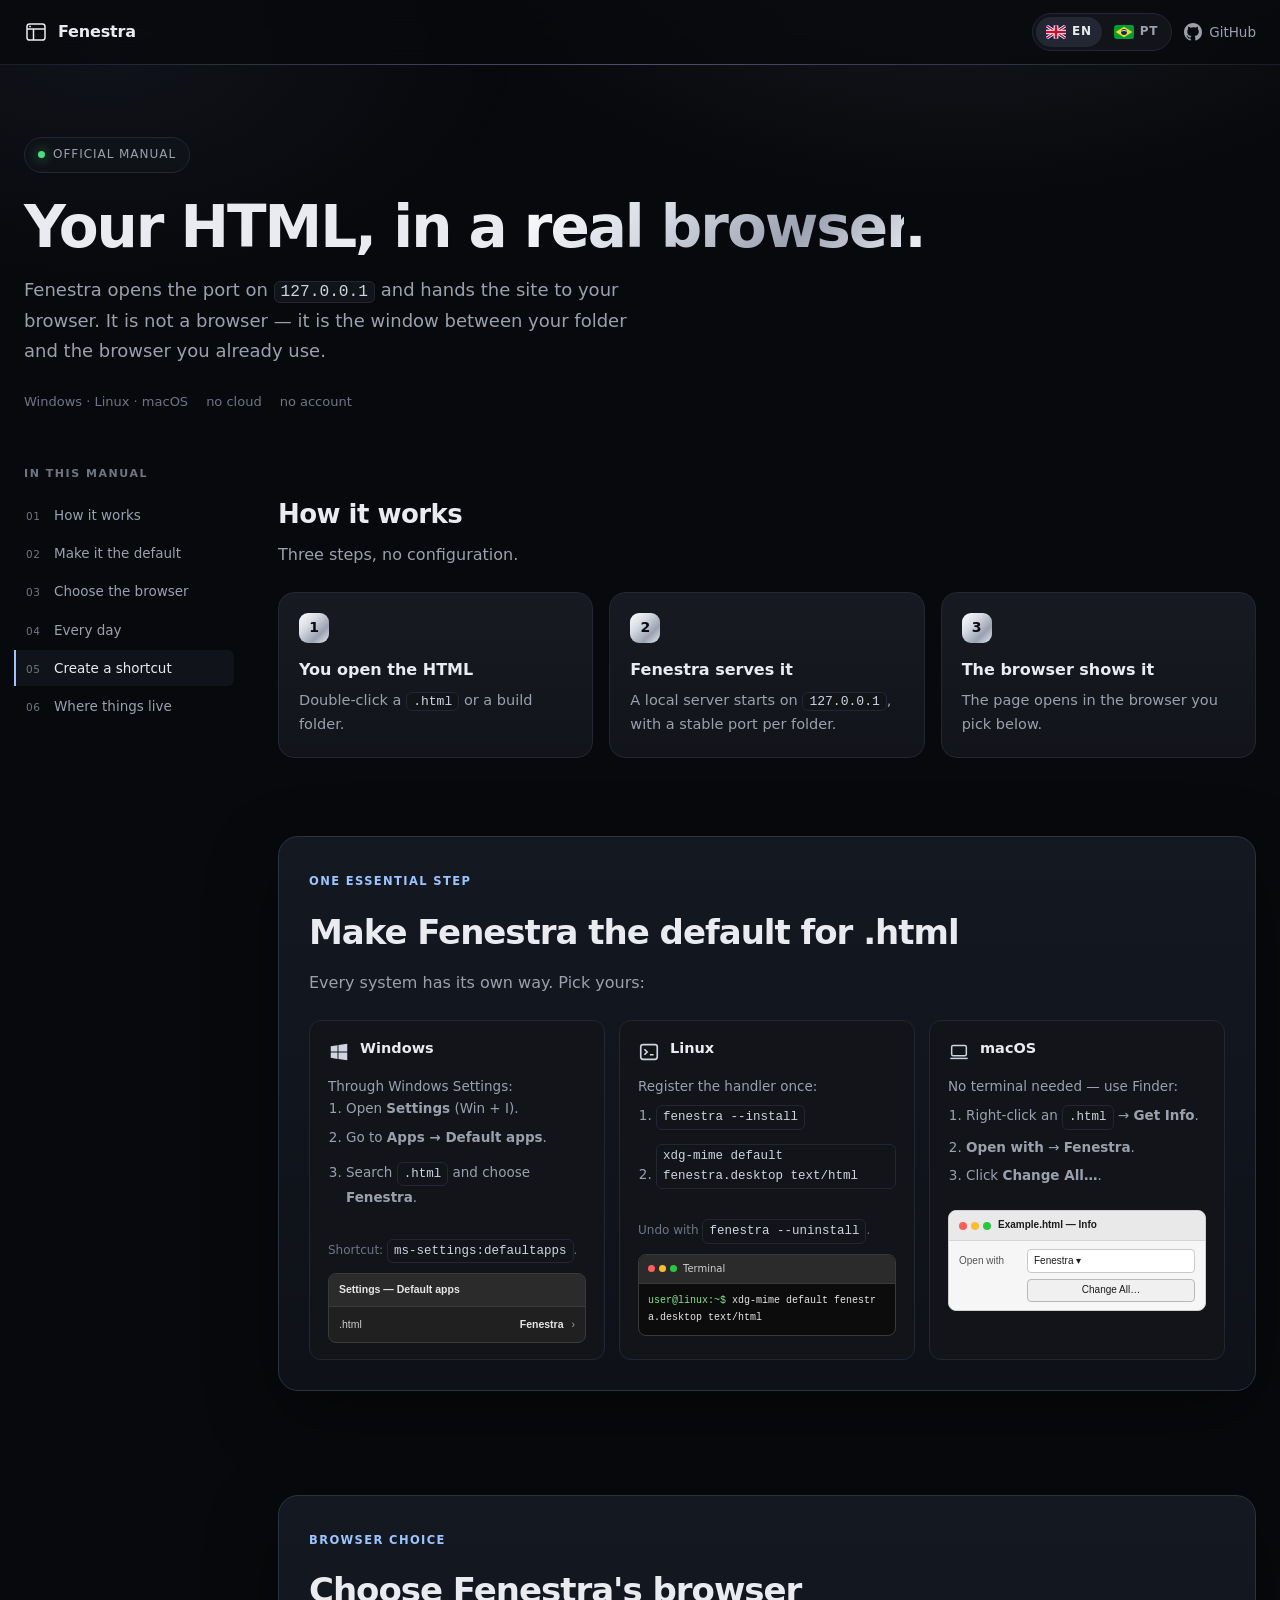
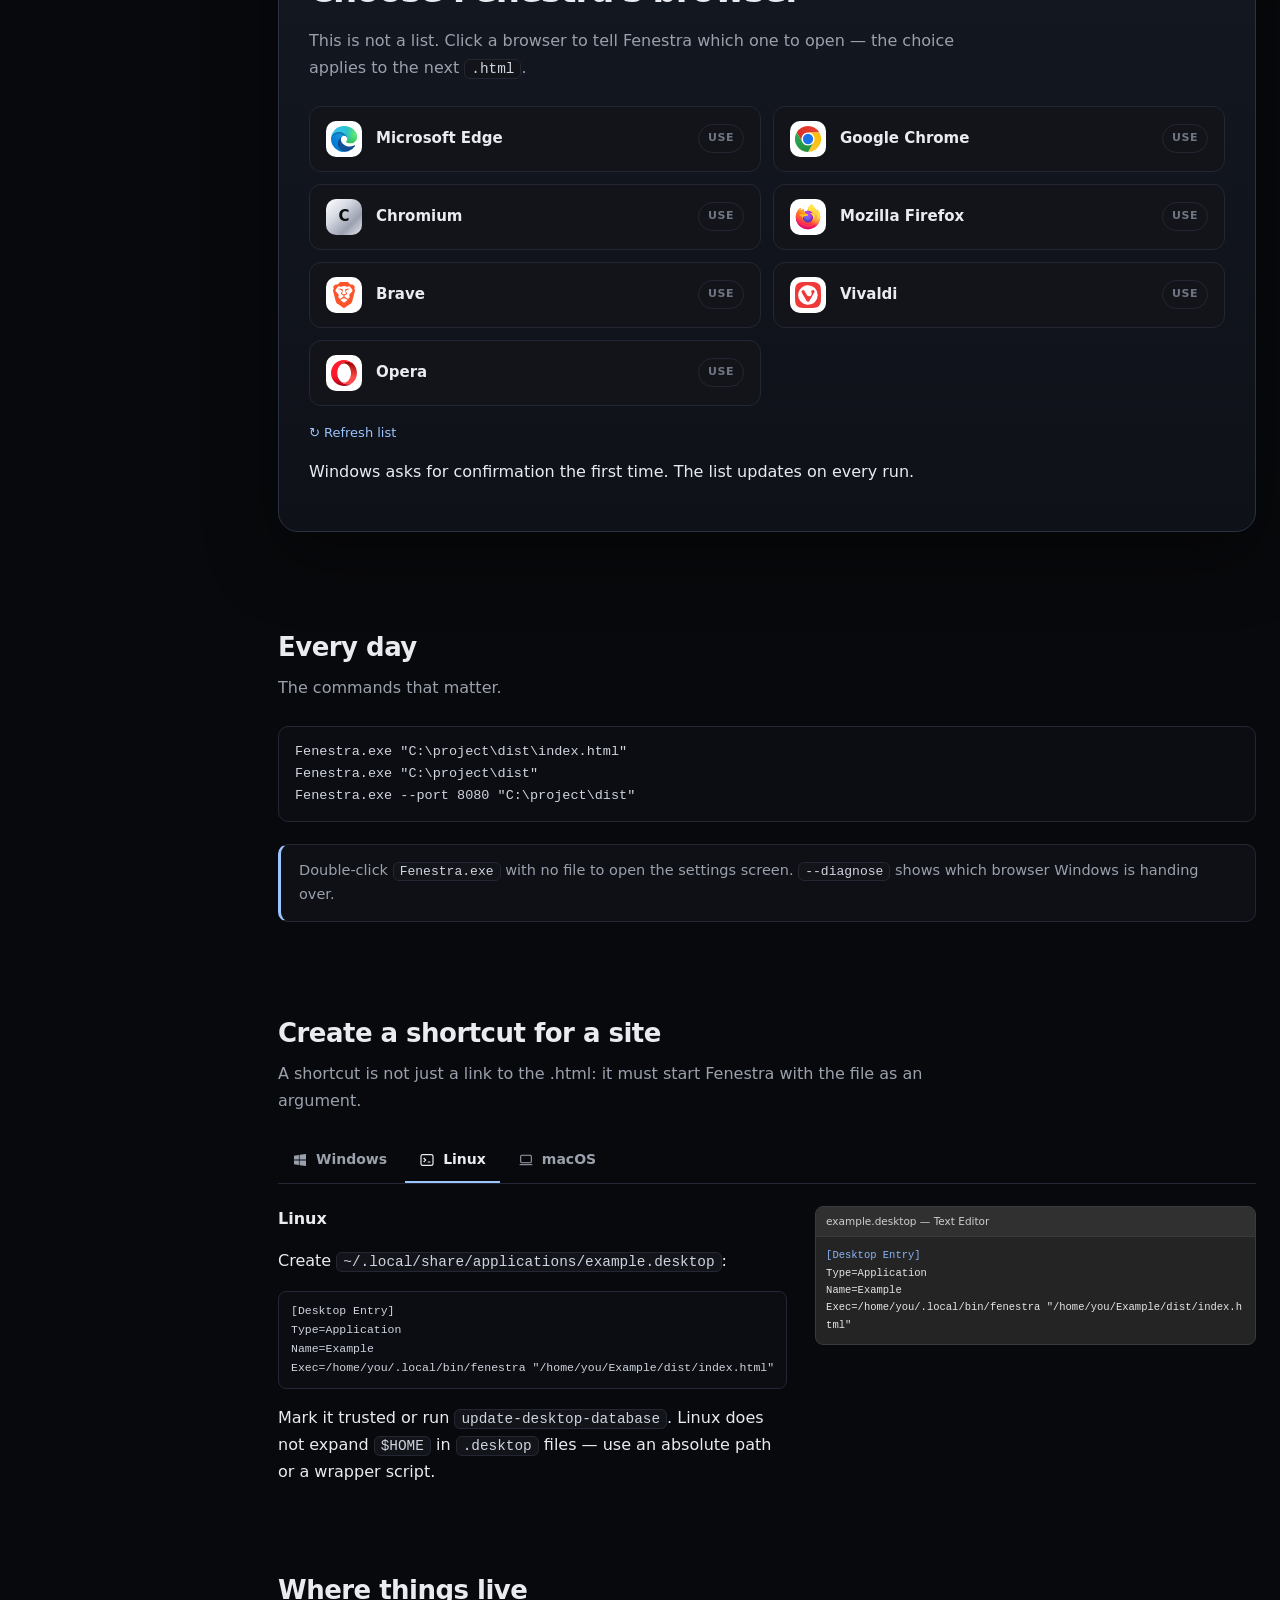
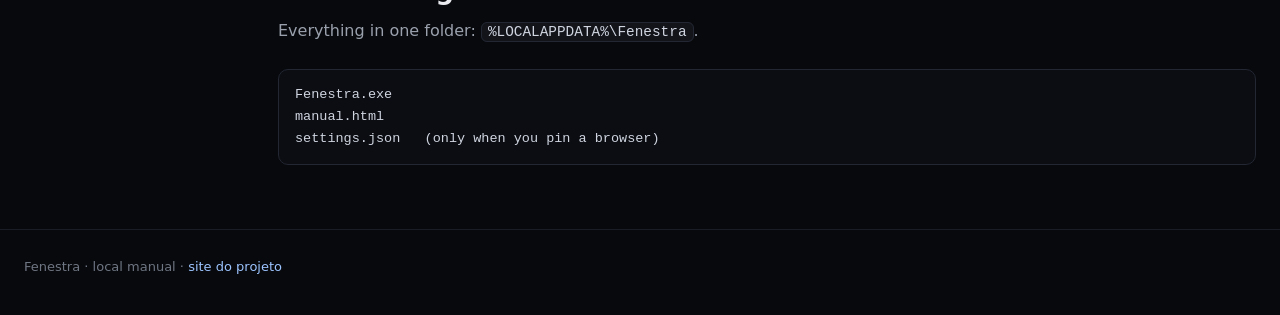
==== docs/manual.html @ c9fac0e8 "Manual: hide index button when the side index is visible" ====
<!doctype html>
<html lang="pt-BR">
<head>
<meta charset="utf-8">
<meta name="viewport" content="width=device-width, initial-scale=1">
<link rel="icon" type="image/svg+xml" href="[data-uri]">
<title>Fenestra — manual</title>
<meta name="description" content="Fenestra manual: a tiny local server that opens your HTML in a real browser.">
<link rel="canonical" href="https://benedetleandro.github.io/fenestra/manual.html">
<style>
  :root {
    --bg: #08090c; --panel: #12141a; --panel-2: #171a22;
    --line: #232733; --line-soft: #1a1d26;
    --text: #e9ebf0; --muted: #9aa1ad; --muted-2: #6f7683;
    --silver: linear-gradient(135deg, #fff 0%, #d7dbe4 35%, #9aa1b0 70%, #e6e9f0 100%);
    --ok: #4ade80; --radius: 16px;
    --sans: -apple-system, BlinkMacSystemFont, "Segoe UI", system-ui, Roboto, Helvetica, Arial, sans-serif;
    --mono: ui-monospace, "Cascadia Mono", Consolas, monospace;
  }
  * { box-sizing: border-box; }
  [hidden] { display: none !important; }
  .progress { position: fixed; top: 0; left: 0; height: 2px; width: 0; background: linear-gradient(90deg, #9db4ff, #c9b8ff); z-index: 200; }
  body {
    margin: 0; background: var(--bg); color: var(--text);
    font-family: var(--sans); font-size: 16px; line-height: 1.65;
    -webkit-font-smoothing: antialiased;
  }
  body::before {
    content: ""; position: fixed; inset: 0; pointer-events: none; z-index: 0;
    background:
      radial-gradient(900px 500px at 75% -10%, rgba(180,196,230,.10), transparent 60%),
      radial-gradient(700px 420px at 8% 5%, rgba(120,140,190,.08), transparent 60%);
  }
  a { color: inherit; text-decoration: none; }
  code { font-family: var(--mono); font-size: .9em; background: var(--panel); border: 1px solid var(--line); padding: 1px 6px; border-radius: 6px; color: #cfd4df; }
  .wrap { width: 100%; max-width: 1320px; margin: 0 auto; padding: 0 24px; position: relative; z-index: 1; }
  header { border-bottom: 1px solid var(--line-soft); background: rgba(8,9,12,.72); backdrop-filter: blur(14px); position: sticky; top: 0; z-index: 10; }
  header::after { content: ""; position: absolute; left: 0; right: 0; bottom: -1px; height: 1px; background: linear-gradient(90deg, transparent, rgba(157,180,255,.35), transparent); }
  .head { display: flex; align-items: center; height: 64px; gap: 12px; }
  .brand { display: flex; align-items: center; gap: 10px; font-weight: 650; letter-spacing: -.01em; }
  .brand svg { width: 24px; height: 24px; }
  .pill { margin-left: auto; font-size: 12px; color: var(--muted); border: 1px solid var(--line); border-radius: 999px; padding: 5px 11px; }
  .lang { display: flex; gap: 2px; padding: 3px; border: 1px solid var(--line); border-radius: 999px; background: var(--panel); }
  .lang button { display: flex; align-items: center; gap: 6px; border: 0; background: transparent; color: var(--muted); font: inherit; font-size: 12px; font-weight: 700; letter-spacing: .06em; padding: 5px 10px; border-radius: 999px; cursor: pointer; }
  .lang button:hover { color: var(--text); }
  .lang button svg { width: 20px; height: 14px; border-radius: 3px; }
  .lang button[aria-pressed="true"] { background: #232733; color: var(--text); }
  .head .lang { margin-left: auto; }
  .gh { display: flex; align-items: center; gap: 7px; color: var(--muted); font-size: 13.5px; flex: none; }
  .gh:hover { color: var(--text); }
  .gh svg { width: 18px; height: 18px; fill: currentColor; flex: none; }
  @media (max-width: 420px) { .gh span { display: none; } }
  .hero { padding: 72px 0 40px; }
  .badge { display: inline-flex; align-items: center; gap: 8px; font-size: 12px; letter-spacing: .08em; text-transform: uppercase; color: var(--muted); border: 1px solid var(--line); background: rgba(18,20,26,.7); padding: 7px 13px; border-radius: 999px; margin-bottom: 24px; }
  .badge .dot { width: 7px; height: 7px; border-radius: 50%; background: var(--ok); box-shadow: 0 0 12px rgba(74,222,128,.7); }
  h1 { font-size: clamp(38px, 5vw, 58px); line-height: 1.04; letter-spacing: -.035em; font-weight: 700; margin: 0 0 18px; }
  h1 .shine { background: var(--silver); -webkit-background-clip: text; background-clip: text; color: transparent; }
  .lead { font-size: 18px; color: var(--muted); max-width: 640px; margin: 0 0 26px; }
  section { padding: 34px 0; }
  h2 { font-size: 26px; letter-spacing: -.02em; margin: 0 0 6px; }
  .section-lead { color: var(--muted); margin: 0 0 24px; max-width: 700px; }
  .toc { display: grid; grid-template-columns: repeat(3, 1fr); gap: 12px; margin: 6px 0 14px; }
  .toc-title { grid-column: 1 / -1; font-size: 13px; letter-spacing: .12em; text-transform: uppercase; color: var(--muted-2); margin: 0 0 12px; font-weight: 700; }
  .toc-item { display: block; border: 1px solid var(--line); border-radius: 12px; padding: 14px 16px; background: var(--panel); transition: border-color .18s, background .18s, transform .18s; }
  .toc-item:hover { border-color: #3a4152; background: var(--panel-2); transform: translateY(-1px); }
  .toc-n { font-size: 11px; color: var(--muted-2); letter-spacing: .12em; }
  .toc-item strong { display: block; margin: 3px 0 2px; font-size: 14.5px; }
  .toc-item small { color: var(--muted); font-size: 12.5px; }
  section[id] { scroll-margin-top: 80px; }
  @media (max-width: 760px) { .toc { grid-template-columns: 1fr; } }
  .layout { display: grid; grid-template-columns: 210px minmax(0, 1fr); gap: 44px; align-items: start; margin-top: 6px; }
  .side-toc { position: sticky; top: 92px; padding-top: 6px; }
  .side-toc.open { display: block; position: fixed; top: 74px; left: 18px; width: 280px; max-height: calc(100vh - 100px); background: var(--panel); border: 1px solid var(--line); border-radius: 12px; padding: 18px; z-index: 130; overflow: auto; box-shadow: 0 24px 80px rgba(0,0,0,.6); }
  .st-title { font-size: 11px; letter-spacing: .14em; text-transform: uppercase; color: var(--muted-2); margin: 0 0 14px; font-weight: 700; }
  .side-toc a { display: flex; gap: 10px; align-items: baseline; padding: 7px 10px; margin: 0 0 2px -10px; border-left: 2px solid transparent; color: var(--muted); font-size: 13.5px; border-radius: 0 6px 6px 0; transition: color .15s, background .15s, border-color .15s; }
  .side-toc a:hover { color: var(--text); background: rgba(255,255,255,.03); }
  .side-toc a.active { color: var(--text); border-left-color: #9cc4ff; background: rgba(156,196,255,.06); }
  .side-toc .n { color: var(--muted-2); font-size: 10.5px; letter-spacing: .06em; min-width: 18px; }
  .idx-btn { display: inline-flex; align-items: center; gap: 7px; height: 34px; padding: 0 12px; border: 1px solid var(--line); border-radius: 999px; background: var(--panel); color: var(--muted); font: inherit; font-size: 12.5px; font-weight: 600; cursor: pointer; flex: none; }
  .idx-btn:hover { color: var(--text); border-color: #333a4a; }
  .idx-label::after { content: "Índice"; }
  html[lang^="en"] .idx-label::after { content: "Contents"; }
  @media (max-width: 420px) { .idx-label { display: none; } }
  @media (min-width: 981px) { .idx-btn { display: none; } }
  @media (max-width: 980px) {
    .layout { display: block; }
    .side-toc { display: none; }
    .side-toc.open { display: block; position: fixed; top: 70px; left: 16px; right: 16px; width: auto; max-height: 70vh; z-index: 80; background: var(--panel); border: 1px solid var(--line); border-radius: 12px; padding: 18px; overflow: auto; box-shadow: 0 24px 80px rgba(0,0,0,.6); }
    .side-toc.open a { font-size: 14px; padding: 9px 10px; }
  }
  .tabs { display: flex; gap: 4px; border-bottom: 1px solid var(--line); margin: 8px 0 22px; }
  .tab { display: inline-flex; align-items: center; gap: 8px; background: transparent; border: 0; border-bottom: 2px solid transparent; color: var(--muted); font: inherit; font-weight: 600; font-size: 14px; padding: 10px 14px; cursor: pointer; }
  .tab svg { width: 16px; height: 16px; }
  .tab:hover { color: var(--text); }
  .tab[aria-selected="true"] { color: var(--text); border-bottom-color: #9cc4ff; }
  .tab-panel { display: none; }
  .tab-panel.active { display: block; }
  .panel-grid { display: grid; grid-template-columns: 1fr 1.15fr; gap: 28px; align-items: start; }
  .panel-grid h3 { margin: 0 0 8px; font-size: 16px; }
  .panel-grid .mock-win, .panel-grid .mock-linux, .panel-grid .mock-mac { max-width: none; margin-top: 0; }
  @media (max-width: 760px) { .panel-grid { grid-template-columns: 1fr; } }
  .sc-grid { display: grid; grid-template-columns: repeat(2, 1fr); gap: 14px; }
  .sc-card.win { grid-column: 1 / -1; }
  .sc-card.win .mock-win { max-width: 640px; margin-top: 6px; }
  .sc-card { border: 1px solid var(--line); border-radius: 14px; padding: 18px; background: var(--panel); }
  .sc-card h3 { margin: 0 0 8px; font-size: 16px; }
  .sc-card ol { margin: 0 0 12px; padding-left: 18px; color: var(--muted); font-size: 13.5px; }
  .sc-card li { margin-bottom: 6px; }
  .mock-settings { background: #202020; border: 1px solid #3a3a3a; border-radius: 8px; overflow: hidden; font-family: "Segoe UI", sans-serif; font-size: 10.5px; color: #e6e6e6; margin-top: 10px; }
  .mock-settings .ms-title { background: #2b2b2b; padding: 7px 10px; border-bottom: 1px solid #3a3a3a; font-weight: 600; }
  .mock-settings .ms-row { display: flex; align-items: center; gap: 8px; padding: 9px 10px; }
  .mock-settings .ms-row .ext { color: #cfcfcf; }
  .mock-settings .ms-row strong { margin-left: auto; }
  .mock-settings .ms-row .chev { color: #9aa1ad; }
  .mock-term { background: #0c0c0c; border: 1px solid #3a3a3a; border-radius: 8px; overflow: hidden; font-family: var(--mono); font-size: 10px; color: #e6e6e6; margin-top: 10px; }
  .mock-term .mt-title { background: #2b2b2b; padding: 6px 9px; font-family: var(--sans); font-size: 10px; color: #cfcfcf; border-bottom: 1px solid #3a3a3a; display: flex; gap: 6px; align-items: center; }
  .mock-term .lights { display: inline-flex; gap: 4px; }
  .mock-term .lights i { width: 7px; height: 7px; border-radius: 50%; display: inline-block; }
  .mock-term .lights i:nth-child(1) { background: #ff5f57; }
  .mock-term .lights i:nth-child(2) { background: #febc2e; }
  .mock-term .lights i:nth-child(3) { background: #28c840; }
  .mock-term pre { margin: 0; padding: 9px; white-space: pre-wrap; word-break: break-all; }
  .mock-term .p { color: #7ee787; }
  .mock-finder { background: #f6f6f6; color: #1b1b1b; border: 1px solid #cfcfcf; border-radius: 8px; overflow: hidden; font-family: "Segoe UI", sans-serif; font-size: 10px; margin-top: 10px; }
  .mock-finder .mf-title { background: #e9e9e9; padding: 6px 10px; border-bottom: 1px solid #d6d6d6; font-weight: 600; display: flex; align-items: center; gap: 7px; }
  .mock-finder .lights { display: inline-flex; gap: 4px; }
  .mock-finder .lights i { width: 8px; height: 8px; border-radius: 50%; display: inline-block; }
  .mock-finder .lights i:nth-child(1) { background: #ff5f57; }
  .mock-finder .lights i:nth-child(2) { background: #febc2e; }
  .mock-finder .lights i:nth-child(3) { background: #28c840; }
  .mock-finder .mf-body { display: grid; grid-template-columns: 62px 1fr; gap: 6px; padding: 8px 10px; align-items: center; }
  .mock-finder .mf-label { color: #555; }
  .mock-finder .mf-select { background: #fff; border: 1px solid #c9c9c9; border-radius: 4px; padding: 3px 6px; }
  .mock-finder .mf-btn { background: #f0f0f0; border: 1px solid #b9b9b9; border-radius: 4px; padding: 2px 8px; text-align: center; }
  .mock-linux { background: #242424; border: 1px solid #3a3a3a; border-radius: 8px; overflow: hidden; font-family: var(--mono); font-size: 10.5px; color: #e6e6e6; margin-top: 6px; }
  .mock-linux .ml-title { background: #303030; padding: 6px 10px; font-family: var(--sans); font-size: 10.5px; color: #cfcfcf; border-bottom: 1px solid #3a3a3a; }
  .mock-linux pre { margin: 0; padding: 10px; white-space: pre-wrap; word-break: break-all; }
  .mock-linux .k { color: #8ab4f8; }
  .mock-mac { background: #1e1e1e; border: 1px solid #3a3a3a; border-radius: 10px; overflow: hidden; font-family: var(--mono); font-size: 10.5px; color: #e6e6e6; margin-top: 6px; }
  .mock-mac .mm-title { background: #2d2d2d; padding: 7px 10px; font-family: var(--sans); font-size: 10.5px; color: #cfcfcf; border-bottom: 1px solid #3a3a3a; display: flex; align-items: center; gap: 7px; }
  .mock-mac .lights { display: inline-flex; gap: 4px; }
  .mock-mac .lights i { width: 8px; height: 8px; border-radius: 50%; display: inline-block; }
  .mock-mac .lights i:nth-child(1) { background: #ff5f57; }
  .mock-mac .lights i:nth-child(2) { background: #febc2e; }
  .mock-mac .lights i:nth-child(3) { background: #28c840; }
  .mock-mac pre { margin: 0; padding: 10px; white-space: pre-wrap; word-break: break-all; }
  .mock-mac .term { border-top: 1px solid #3a3a3a; padding: 8px 10px; color: #9fe870; }
  .mock-win { background: #f3f3f3; color: #1b1b1b; border-radius: 8px; overflow: hidden; font-family: "Segoe UI", sans-serif; font-size: 11px; border: 1px solid #cfcfcf; }
  .mock-title { background: #e9e9e9; padding: 8px 10px; font-weight: 600; font-size: 11px; border-bottom: 1px solid #d6d6d6; }
  .mock-tabs { display: flex; gap: 2px; padding: 4px 6px 0; background: #ececec; border-bottom: 1px solid #d6d6d6; font-size: 9.5px; }
  .mock-tabs span { padding: 4px 6px; border-radius: 4px 4px 0 0; color: #555; }
  .mock-tabs .on { background: #f3f3f3; color: #111; font-weight: 600; }
  .mock-row { display: grid; grid-template-columns: 78px 1fr; gap: 8px; padding: 7px 10px; border-bottom: 1px solid #e2e2e2; align-items: center; }
  .mock-row span { color: #444; }
  .mock-row code { background: #fff; border: 1px solid #c9c9c9; border-radius: 3px; padding: 3px 5px; color: #111; font-size: 10px; white-space: normal; word-break: break-all; display: block; }
  .mock-row b { color: #0b57d0; font-weight: 600; }
  .mock-foot { padding: 8px 10px; text-align: right; background: #ececec; }
  .mock-foot i { display: inline-block; padding: 3px 10px; background: #f7f7f7; border: 1px solid #b9b9b9; border-radius: 3px; font-style: normal; font-size: 9.5px; }
  .cmd { background: #0b0d12; border: 1px solid var(--line); border-radius: 8px; padding: 10px 12px; font-family: var(--mono); font-size: 11.5px; color: #cfd4df; white-space: pre; overflow-x: auto; }
  .os-cards { display: grid; grid-template-columns: repeat(3, 1fr); gap: 14px; margin-top: 24px; }
  .os-card { border: 1px solid var(--line); border-radius: 14px; padding: 18px; background: var(--panel); display: flex; flex-direction: column; }
  .os-head { display: flex; align-items: center; gap: 10px; margin-bottom: 8px; }
  .os-head svg { width: 22px; height: 22px; color: #cfd4df; flex: none; }
  .os-head h3 { margin: 0; font-size: 16px; }
  .os-card p { margin: 0 0 10px; color: var(--muted); font-size: 13.5px; }
  .os-card ol { margin: 0 0 8px; padding-left: 18px; color: var(--muted); font-size: 13.5px; }
  .os-card li { margin-bottom: 6px; }
  .os-card .small { color: var(--muted-2); font-size: 12px; margin: 8px 0 0; }
  .cta-sm { display: inline-flex; align-items: center; gap: 8px; height: 38px; padding: 0 14px; border-radius: 8px; background: var(--silver); color: #0a0b0e; font-weight: 700; font-size: 13.5px; margin: 2px 0 12px; }
  .cta-sm:hover { transform: translateY(-1px); }
  .setup { background: linear-gradient(180deg, #141821, #0e1118); border: 1px solid #2b3242; border-radius: 20px; padding: 30px; margin: 10px 0 26px; box-shadow: 0 24px 70px rgba(0,0,0,.38); }
  .kicker { text-transform: uppercase; letter-spacing: .12em; font-size: 11.5px; font-weight: 700; color: #9cc4ff; }
  .setup h2 { font-size: clamp(26px, 3.4vw, 34px); margin: 10px 0 10px; letter-spacing: -.03em; }
  .lead2 { color: var(--muted); max-width: 660px; margin: 0 0 22px; }
  .cta { display: inline-flex; align-items: center; gap: 10px; height: 50px; padding: 0 24px; border-radius: 11px; background: var(--silver); color: #0a0b0e; font-weight: 700; font-size: 15.5px; box-shadow: 0 10px 34px rgba(200,210,235,.18); transition: transform .15s, box-shadow .15s; }
  .cta:hover { transform: translateY(-1px); box-shadow: 0 14px 42px rgba(200,210,235,.26); }
  .cta-note { display: block; color: var(--muted-2); font-size: 12.5px; margin-top: 10px; }
  .steps3 { display: grid; grid-template-columns: repeat(3, 1fr); gap: 14px; margin: 26px 0 8px; }
  .step3 { background: rgba(255,255,255,.03); border: 1px solid var(--line); border-radius: 12px; padding: 16px; }
  .step3 .n { display: inline-grid; place-items: center; width: 26px; height: 26px; border-radius: 8px; background: var(--silver); color: #0a0b0e; font-weight: 700; font-size: 13px; margin-bottom: 10px; }
  .step3 strong { display: block; font-size: 14.5px; margin-bottom: 4px; }
  .step3 p { margin: 0; color: var(--muted); font-size: 13.5px; }
  .os-grid { display: grid; grid-template-columns: repeat(2, 1fr); gap: 12px; }
  .os-card { border: 1px solid var(--line); border-radius: 12px; padding: 16px 18px; background: var(--panel); }
  .os-card h3 { margin: 0 0 6px; font-size: 14.5px; }
  .os-card p { margin: 0; color: var(--muted); font-size: 13.5px; }
  .os-card code { display: inline-block; margin-top: 8px; font-size: 12.5px; }
  .steps { display: grid; grid-template-columns: repeat(3, 1fr); gap: 16px; }
  .card { background: linear-gradient(180deg, var(--panel-2), var(--panel)); border: 1px solid var(--line); border-radius: var(--radius); padding: 20px; }
  .num { width: 30px; height: 30px; border-radius: 9px; display: grid; place-items: center; font-weight: 700; font-size: 14px; color: #0a0b0e; background: var(--silver); margin-bottom: 14px; }
  .card h3 { margin: 0 0 6px; font-size: 16px; }
  .card p { margin: 0; color: var(--muted); font-size: 14.5px; }
  .browsers { display: grid; grid-template-columns: repeat(2, 1fr); gap: 12px; margin: 24px 0; }
  .b-card { display: flex; align-items: center; gap: 14px; background: var(--panel); border: 1px solid var(--line); border-radius: 12px; padding: 14px 16px; transition: border-color .18s, background .18s, transform .18s; }
  .b-card:hover { border-color: #3a4152; background: var(--panel-2); transform: translateY(-1px); }
  .b-ico { width: 36px; height: 36px; border-radius: 10px; display: grid; place-items: center; font-weight: 700; font-size: 15px; color: #0a0b0e; background: #fff; flex: none; background-size: 26px 26px; background-position: center; background-repeat: no-repeat; }
  .b-ico.chromium { background: var(--silver); }
  .b-ico.edge { background-image: url("[data-uri]"); }
  .b-ico.chrome { background-image: url("[data-uri]"); }
  .b-ico.firefox { background-image: url("[data-uri]"); }
  .b-ico.brave { background-image: url("[data-uri]"); }
  .b-ico.vivaldi { background-image: url("[data-uri]"); }
  .b-ico.opera { background-image: url("[data-uri]"); }
  .b-txt { display: flex; align-items: center; gap: 10px; width: 100%; }
  .b-txt strong { font-size: 15px; }
  .b-use { margin-left: auto; font-size: 11px; letter-spacing: .05em; text-transform: uppercase; font-weight: 700; color: var(--muted-2); border: 1px solid var(--line); padding: 4px 9px; border-radius: 999px; }
  .b-card:hover .b-use { color: #0a0b0e; background: var(--silver); border-color: transparent; }
  html[lang^="pt"] .b-use::after { content: "usar"; }
  html[lang^="en"] .b-use::after { content: "use"; }
  .b-arrow { margin-left: auto; color: var(--muted-2); font-size: 18px; }
  .note { background: rgba(18,20,26,.7); border: 1px solid var(--line); border-left: 3px solid #9cc4ff; border-radius: 10px; padding: 14px 18px; color: var(--muted); margin: 22px 0; font-size: 14.5px; }
  .note strong { color: var(--text); }
  .code { background: #0b0d12; border: 1px solid var(--line); border-radius: 10px; padding: 14px 16px; font-family: var(--mono); font-size: 13.5px; color: #cfd4df; overflow-x: auto; white-space: pre; }
  .refresh { margin: -8px 0 0; font-size: 13px; }
  .refresh a { color: #9cc4ff; }
  .meta { display: flex; gap: 18px; flex-wrap: wrap; color: var(--muted-2); font-size: 13px; margin-top: 18px; }
  footer { border-top: 1px solid var(--line-soft); margin-top: 30px; padding: 26px 0 40px; color: var(--muted-2); font-size: 13px; }
  footer a { color: #9cc4ff; }
  @media (max-width: 760px) {
    .steps, .browsers, .steps3, .os-grid, .os-cards, .sc-grid { grid-template-columns: 1fr; }
    .hero { padding-top: 48px; }
  }
</style>
</head>
<body>

<div class="progress" id="progress"></div>

<header>
  <div class="wrap head">
    <a class="brand" href="#top">
      <svg viewBox="0 0 24 24" fill="none" stroke="currentColor" stroke-width="1.5" stroke-linejoin="round">
        <rect x="3" y="4" width="18" height="16" rx="2.6"/>
        <path d="M3 9h18M9.5 9v11"/>
        <circle cx="6" cy="6.5" r="0.9" fill="currentColor" stroke="none"/>
      </svg>
      <span>Fenestra</span>
    </a>
    <button class="idx-btn" id="tocBtn" type="button" aria-label="Contents">&#9776;<span class="idx-label"></span></button>
    <div class="lang" role="group" aria-label="Language">
      <button type="button" data-set-lang="en" aria-pressed="false">
        <svg viewBox="0 0 60 40" aria-hidden="true"><rect width="60" height="40" fill="#012169"/><path d="M0 0 60 40M60 0 0 40" stroke="#fff" stroke-width="9"/><path d="M0 0 60 40M60 0 0 40" stroke="#C8102E" stroke-width="4.5"/><path d="M30 0v40M0 20h60" stroke="#fff" stroke-width="14"/><path d="M30 0v40M0 20h60" stroke="#C8102E" stroke-width="8"/></svg>
        <span>EN</span>
      </button>
      <button type="button" data-set-lang="pt" aria-pressed="true">
        <svg viewBox="0 0 60 42" aria-hidden="true"><rect width="60" height="42" fill="#009C3B"/><path d="M30 5 55 21 30 37 5 21Z" fill="#FFDF00"/><circle cx="30" cy="21" r="9" fill="#002776"/><path d="M21.5 18.6q8.5-4.6 17 0" stroke="#fff" stroke-width="2.6" fill="none"/></svg>
        <span>PT</span>
      </button>
    </div>
    <a class="gh" href="https://github.com/benedetleandro/fenestra" target="_blank" rel="noopener">
      <svg viewBox="0 0 16 16" aria-hidden="true"><path d="M8 0C3.58 0 0 3.58 0 8c0 3.54 2.29 6.53 5.47 7.59.4.07.55-.17.55-.38 0-.19-.01-.82-.01-1.49-2.01.37-2.53-.49-2.69-.94-.09-.23-.48-.94-.82-1.13-.28-.15-.68-.52-.01-.53.63-.01 1.08.58 1.23.82.72 1.21 1.87.87 2.33.66.07-.52.28-.87.51-1.07-1.78-.2-3.64-.89-3.64-3.95 0-.87.31-1.59.82-2.15-.08-.2-.36-1.02.08-2.12 0 0 .67-.21 2.2.82a7.4 7.4 0 0 1 2-.27c.68 0 1.36.09 2 .27 1.53-1.04 2.2-.82 2.2-.82.44 1.1.16 1.92.08 2.12.51.56.82 1.27.82 2.15 0 3.07-1.87 3.75-3.65 3.95.29.25.54.73.54 1.48 0 1.07-.01 1.93-.01 2.2 0 .21.15.46.55.38A8.01 8.01 0 0 0 16 8c0-4.42-3.58-8-8-8Z"/></svg>
      <span>GitHub</span>
    </a>
  </div>
</header>

<main id="top" class="wrap">

  <div data-block="en" hidden>
    <div class="hero">
      <span class="badge"><span class="dot"></span> official manual</span>
      <h1>Your HTML, in a <span class="shine">real browser</span>.</h1>
      <p class="lead">Fenestra opens the port on <code>127.0.0.1</code> and hands the site to your browser. It is not a browser — it is the window between your folder and the browser you already use.</p>
      <div class="meta"><span>Windows · Linux · macOS</span><span>no cloud</span><span>no account</span></div>
    </div>

    <div class="layout">
      <aside class="side-toc" aria-label="In this manual">
        <p class="st-title">In this manual</p>
        <a href="#how-en"><span class="n">01</span>How it works</a>
        <a href="#default-en"><span class="n">02</span>Make it the default</a>
        <a href="#browser-en"><span class="n">03</span>Choose the browser</a>
        <a href="#usage-en"><span class="n">04</span>Every day</a>
        <a href="#shortcut-en"><span class="n">05</span>Create a shortcut</a>
        <a href="#files-en"><span class="n">06</span>Where things live</a>
      </aside>
      <div class="content">
    <section id="how-en">
      <h2>How it works</h2>
      <p class="section-lead">Three steps, no configuration.</p>
      <div class="steps">
        <div class="card"><div class="num">1</div><h3>You open the HTML</h3><p>Double-click a <code>.html</code> or a build folder.</p></div>
        <div class="card"><div class="num">2</div><h3>Fenestra serves it</h3><p>A local server starts on <code>127.0.0.1</code>, with a stable port per folder.</p></div>
        <div class="card"><div class="num">3</div><h3>The browser shows it</h3><p>The page opens in the browser you pick below.</p></div>
      </div>
    </section>

    <section id="default-en">
      <div class="setup">
        <span class="kicker">one essential step</span>
        <h2>Make Fenestra the default for .html</h2>
        <p class="lead2">Every system has its own way. Pick yours:</p>
        <div class="os-cards">
          <div class="os-card">
            <div class="os-head"><svg viewBox="0 0 24 24" fill="currentColor" aria-hidden="true"><path d="M3 5.6 10.4 4.5v6.9H3zM11.4 4.3 21 3v8.4h-9.6zM3 12.6h7.4v6.9L3 18.4zM11.4 12.6H21V21l-9.6-1.3z"/></svg><h3>Windows</h3></div>
            <p>Through Windows Settings:</p>
            <ol>
              <li>Open <strong>Settings</strong> (Win + I).</li>
              <li>Go to <strong>Apps → Default apps</strong>.</li>
              <li>Search <code>.html</code> and choose <strong>Fenestra</strong>.</li>
            </ol>
            <p class="small">Shortcut: <code>ms-settings:defaultapps</code>.</p>
            <div class="mock-settings">
              <div class="ms-title">Settings — Default apps</div>
              <div class="ms-row"><span class="ext">.html</span><strong>Fenestra</strong><span class="chev">›</span></div>
            </div>
          </div>
          <div class="os-card">
            <div class="os-head"><svg viewBox="0 0 24 24" fill="none" stroke="currentColor" stroke-width="1.8" aria-hidden="true"><rect x="3" y="4" width="18" height="16" rx="2.5"/><path d="m7 9 3 3-3 3M13 15h4"/></svg><h3>Linux</h3></div>
            <p>Register the handler once:</p>
            <ol>
              <li><code>fenestra --install</code></li>
              <li><code>xdg-mime default fenestra.desktop text/html</code></li>
            </ol>
            <p class="small">Undo with <code>fenestra --uninstall</code>.</p>
            <div class="mock-term">
              <div class="mt-title"><span class="lights"><i></i><i></i><i></i></span> Terminal</div>
              <pre><span class="p">user@linux:~$</span> xdg-mime default fenestra.desktop text/html</pre>
            </div>
          </div>
          <div class="os-card">
            <div class="os-head"><svg viewBox="0 0 24 24" fill="none" stroke="currentColor" stroke-width="1.6" aria-hidden="true"><rect x="4" y="5" width="16" height="11" rx="1.6"/><path d="M2.5 19h19"/></svg><h3>macOS</h3></div>
            <p>No terminal needed — use Finder:</p>
            <ol>
              <li>Right-click an <code>.html</code> → <strong>Get Info</strong>.</li>
              <li><strong>Open with</strong> → <strong>Fenestra</strong>.</li>
              <li>Click <strong>Change All…</strong>.</li>
            </ol>
            <div class="mock-finder">
              <div class="mf-title"><span class="lights"><i></i><i></i><i></i></span> Example.html — Info</div>
              <div class="mf-body">
                <div class="mf-label">Open with</div><div class="mf-select">Fenestra ▾</div>
                <div></div><div class="mf-btn">Change All…</div>
              </div>
            </div>
          </div>
        </div>
      </div>
    </section>

    <section id="browser-en">
      <div class="setup picker">
        <span class="kicker">browser choice</span>
        <h2>Choose Fenestra's browser</h2>
        <p class="lead2">This is not a list. Click a browser to tell Fenestra which one to open — the choice applies to the next <code>.html</code>.</p>
        <div class="browsers"><a class="b-card" href="fenestra://browser/edge"><span class="b-ico edge"></span><span class="b-txt"><strong>Microsoft Edge</strong><span class="b-use"></span></span></a><a class="b-card" href="fenestra://browser/chrome"><span class="b-ico chrome"></span><span class="b-txt"><strong>Google Chrome</strong><span class="b-use"></span></span></a><a class="b-card" href="fenestra://browser/chromium"><span class="b-ico chromium">C</span><span class="b-txt"><strong>Chromium</strong><span class="b-use"></span></span></a><a class="b-card" href="fenestra://browser/firefox"><span class="b-ico firefox"></span><span class="b-txt"><strong>Mozilla Firefox</strong><span class="b-use"></span></span></a><a class="b-card" href="fenestra://browser/brave"><span class="b-ico brave"></span><span class="b-txt"><strong>Brave</strong><span class="b-use"></span></span></a><a class="b-card" href="fenestra://browser/vivaldi"><span class="b-ico vivaldi"></span><span class="b-txt"><strong>Vivaldi</strong><span class="b-use"></span></span></a><a class="b-card" href="fenestra://browser/opera"><span class="b-ico opera"></span><span class="b-txt"><strong>Opera</strong><span class="b-use"></span></span></a></div>
        <p class="refresh"><a href="fenestra://manual">&#8635; Refresh list</a></p>
        <p class="small">Windows asks for confirmation the first time. The list updates on every run.</p>
      </div>
    </section>

    <section id="usage-en">
      <h2>Every day</h2>
      <p class="section-lead">The commands that matter.</p>
      <div class="code">Fenestra.exe "C:\project\dist\index.html"
Fenestra.exe "C:\project\dist"
Fenestra.exe --port 8080 "C:\project\dist"</div>
      <div class="note">Double-click <code>Fenestra.exe</code> with no file to open the settings screen. <code>--diagnose</code> shows which browser Windows is handing over.</div>
    </section>

    <section id="shortcut-en">
      <h2>Create a shortcut for a site</h2>
      <p class="section-lead">A shortcut is not just a link to the .html: it must start Fenestra with the file as an argument.</p>
      <div class="tabs" role="tablist"><button class="tab" data-tab="win" role="tab" aria-selected="false"><svg viewBox="0 0 24 24" fill="currentColor" aria-hidden="true"><path d="M3 5.6 10.4 4.5v6.9H3zM11.4 4.3 21 3v8.4h-9.6zM3 12.6h7.4v6.9L3 18.4zM11.4 12.6H21V21l-9.6-1.3z"/></svg>Windows</button><button class="tab" data-tab="linux" role="tab" aria-selected="false"><svg viewBox="0 0 24 24" fill="none" stroke="currentColor" stroke-width="1.8" aria-hidden="true"><rect x="3" y="4" width="18" height="16" rx="2.5"/><path d="m7 9 3 3-3 3M13 15h4"/></svg>Linux</button><button class="tab" data-tab="mac" role="tab" aria-selected="false"><svg viewBox="0 0 24 24" fill="none" stroke="currentColor" stroke-width="1.6" aria-hidden="true"><rect x="4" y="5" width="16" height="11" rx="1.6"/><path d="M2.5 19h19"/></svg>macOS</button></div>
      <div class="tab-panels">
        <div class="tab-panel" data-panel="win" role="tabpanel">
          <div class="panel-grid">
            <div>
              <h3>Windows</h3>
              <ol>
                <li>Right-click the Desktop → <strong>New → Shortcut</strong>.</li>
                <li>In “Type the location of the item”, paste:<br>
                  <code>%LOCALAPPDATA%\Fenestra\Fenestra.exe "%USERPROFILE%\Documents\Example\dist\index.html"</code></li>
                <li>Click <strong>Next</strong>, name it <em>Example</em>, and finish.</li>
                <li>Optional: <strong>Properties → Start in</strong> = the <code>dist</code> folder.</li>
                <li>Double-click it to test.</li>
              </ol>
              <p class="small">Windows expands <code>%LOCALAPPDATA%</code> and <code>%USERPROFILE%</code>. Keep the quotes around the .html path.</p>
            </div>
            <div class="mock-win">
              <div class="mock-title">Example Properties</div>
              <div class="mock-tabs"><span>General</span><span class="on">Shortcut</span><span>Details</span></div>
              <div class="mock-row"><span>Target</span><code>%LOCALAPPDATA%\Fenestra\Fenestra.exe "%USERPROFILE%\Documents\Example\dist\index.html"</code></div>
              <div class="mock-row"><span>Start in</span><code>C:\...\dist</code></div>
              <div class="mock-row"><span>Run</span><code>Normal window</code></div>
              <div class="mock-foot"><i>OK</i></div>
            </div>
          </div>
        </div>
        <div class="tab-panel" data-panel="linux" role="tabpanel">
          <div class="panel-grid">
            <div>
              <h3>Linux</h3>
              <p>Create <code>~/.local/share/applications/example.desktop</code>:</p>
              <div class="cmd">[Desktop Entry]
Type=Application
Name=Example
Exec=/home/you/.local/bin/fenestra "/home/you/Example/dist/index.html"</div>
              <p class="small">Mark it trusted or run <code>update-desktop-database</code>. Linux does not expand <code>$HOME</code> in <code>.desktop</code> files — use an absolute path or a wrapper script.</p>
            </div>
            <div class="mock-linux">
              <div class="ml-title">example.desktop — Text Editor</div>
              <pre><span class="k">[Desktop Entry]</span>
Type=Application
Name=Example
Exec=/home/you/.local/bin/fenestra "/home/you/Example/dist/index.html"</pre>
            </div>
          </div>
        </div>
        <div class="tab-panel" data-panel="mac" role="tabpanel">
          <div class="panel-grid">
            <div>
              <h3>macOS</h3>
              <p>Save <code>Example.command</code>:</p>
              <div class="cmd">#!/bin/sh
exec "$HOME/Applications/fenestra" \
  "$HOME/Example/dist/index.html"</div>
              <p class="small">Run <code>chmod +x Example.command</code> once, then double-click it.</p>
            </div>
            <div class="mock-mac">
              <div class="mm-title"><span class="lights"><i></i><i></i><i></i></span> Example.command</div>
              <pre>#!/bin/sh
exec "$HOME/Applications/fenestra" \
  "$HOME/Example/dist/index.html"</pre>
              <div class="term">$ chmod +x Example.command</div>
            </div>
          </div>
        </div>
      </div>
    </section>

    <section id="files-en">
      <h2>Where things live</h2>
      <p class="section-lead">Everything in one folder: <code>%LOCALAPPDATA%\Fenestra</code>.</p>
      <div class="code">Fenestra.exe
manual.html
settings.json   (only when you pin a browser)</div>
    </section>
      </div>
    </div>
  </div>

  <div data-block="pt">
    <div class="hero">
      <span class="badge"><span class="dot"></span> manual oficial</span>
      <h1>Seu HTML, no <span class="shine">navegador de verdade</span>.</h1>
      <p class="lead">O Fenestra abre a porta em <code>127.0.0.1</code> e entrega o site para o seu navegador. Ele não é um navegador — é a janela entre a sua pasta e o navegador que você já usa.</p>
      <div class="meta"><span>Windows · Linux · macOS</span><span>sem nuvem</span><span>sem conta</span></div>
    </div>

    <div class="layout">
      <aside class="side-toc" aria-label="Neste manual">
        <p class="st-title">Neste manual</p>
        <a href="#how-pt"><span class="n">01</span>Como funciona</a>
        <a href="#default-pt"><span class="n">02</span>Torne o Fenestra o padrão</a>
        <a href="#browser-pt"><span class="n">03</span>Escolha o navegador</a>
        <a href="#usage-pt"><span class="n">04</span>No dia a dia</a>
        <a href="#shortcut-pt"><span class="n">05</span>Crie um atalho</a>
        <a href="#files-pt"><span class="n">06</span>Onde ficam as coisas</a>
      </aside>
      <div class="content">
    <section id="how-pt">
      <h2>Como funciona</h2>
      <p class="section-lead">Três passos, sem configuração.</p>
      <div class="steps">
        <div class="card"><div class="num">1</div><h3>Você abre o HTML</h3><p>Duplo clique em um <code>.html</code> ou em uma pasta de build.</p></div>
        <div class="card"><div class="num">2</div><h3>O Fenestra serve</h3><p>Um servidor local sobe em <code>127.0.0.1</code>, com porta estável por pasta.</p></div>
        <div class="card"><div class="num">3</div><h3>O navegador mostra</h3><p>A página abre no navegador que você escolher aqui embaixo.</p></div>
      </div>
    </section>

    <section id="default-pt">
      <div class="setup">
        <span class="kicker">um passo essencial</span>
        <h2>Torne o Fenestra o padrão para .html</h2>
        <p class="lead2">Cada sistema tem o seu jeito. Escolha o seu:</p>
        <div class="os-cards">
          <div class="os-card">
            <div class="os-head"><svg viewBox="0 0 24 24" fill="currentColor" aria-hidden="true"><path d="M3 5.6 10.4 4.5v6.9H3zM11.4 4.3 21 3v8.4h-9.6zM3 12.6h7.4v6.9L3 18.4zM11.4 12.6H21V21l-9.6-1.3z"/></svg><h3>Windows</h3></div>
            <p>Pelas Configurações do Windows:</p>
            <ol>
              <li>Abra <strong>Configurações</strong> (Win + I).</li>
              <li>Vá em <strong>Aplicativos → Aplicativos padrão</strong>.</li>
              <li>Procure <code>.html</code> e escolha <strong>Fenestra</strong>.</li>
            </ol>
            <p class="small">Atalho: <code>ms-settings:defaultapps</code>.</p>
            <div class="mock-settings">
              <div class="ms-title">Configurações — Aplicativos padrão</div>
              <div class="ms-row"><span class="ext">.html</span><strong>Fenestra</strong><span class="chev">›</span></div>
            </div>
          </div>
          <div class="os-card">
            <div class="os-head"><svg viewBox="0 0 24 24" fill="none" stroke="currentColor" stroke-width="1.8" aria-hidden="true"><rect x="3" y="4" width="18" height="16" rx="2.5"/><path d="m7 9 3 3-3 3M13 15h4"/></svg><h3>Linux</h3></div>
            <p>Registre o handler uma vez:</p>
            <ol>
              <li><code>fenestra --install</code></li>
              <li><code>xdg-mime default fenestra.desktop text/html</code></li>
            </ol>
            <p class="small">Desfaça com <code>fenestra --uninstall</code>.</p>
            <div class="mock-term">
              <div class="mt-title"><span class="lights"><i></i><i></i><i></i></span> Terminal</div>
              <pre><span class="p">voce@linux:~$</span> xdg-mime default fenestra.desktop text/html</pre>
            </div>
          </div>
          <div class="os-card">
            <div class="os-head"><svg viewBox="0 0 24 24" fill="none" stroke="currentColor" stroke-width="1.6" aria-hidden="true"><rect x="4" y="5" width="16" height="11" rx="1.6"/><path d="M2.5 19h19"/></svg><h3>macOS</h3></div>
            <p>Sem terminal — pelo Finder:</p>
            <ol>
              <li>Botão direito no <code>.html</code> → <strong>Obter informações</strong>.</li>
              <li><strong>Abrir com</strong> → <strong>Fenestra</strong>.</li>
              <li>Clique em <strong>Alterar tudo…</strong>.</li>
            </ol>
            <div class="mock-finder">
              <div class="mf-title"><span class="lights"><i></i><i></i><i></i></span> Exemplo.html — Informações</div>
              <div class="mf-body">
                <div class="mf-label">Abrir com</div><div class="mf-select">Fenestra ▾</div>
                <div></div><div class="mf-btn">Alterar tudo…</div>
              </div>
            </div>
          </div>
        </div>
      </div>
    </section>

    <section id="browser-pt">
      <div class="setup picker">
        <span class="kicker">escolha do navegador</span>
        <h2>Escolha o navegador do Fenestra</h2>
        <p class="lead2">Isto não é uma lista. Clique em um navegador para dizer ao Fenestra qual abrir — a escolha vale no próximo <code>.html</code>.</p>
        <div class="browsers"><a class="b-card" href="fenestra://browser/edge"><span class="b-ico edge"></span><span class="b-txt"><strong>Microsoft Edge</strong><span class="b-use"></span></span></a><a class="b-card" href="fenestra://browser/chrome"><span class="b-ico chrome"></span><span class="b-txt"><strong>Google Chrome</strong><span class="b-use"></span></span></a><a class="b-card" href="fenestra://browser/chromium"><span class="b-ico chromium">C</span><span class="b-txt"><strong>Chromium</strong><span class="b-use"></span></span></a><a class="b-card" href="fenestra://browser/firefox"><span class="b-ico firefox"></span><span class="b-txt"><strong>Mozilla Firefox</strong><span class="b-use"></span></span></a><a class="b-card" href="fenestra://browser/brave"><span class="b-ico brave"></span><span class="b-txt"><strong>Brave</strong><span class="b-use"></span></span></a><a class="b-card" href="fenestra://browser/vivaldi"><span class="b-ico vivaldi"></span><span class="b-txt"><strong>Vivaldi</strong><span class="b-use"></span></span></a><a class="b-card" href="fenestra://browser/opera"><span class="b-ico opera"></span><span class="b-txt"><strong>Opera</strong><span class="b-use"></span></span></a></div>
        <p class="refresh"><a href="fenestra://manual">&#8635; Atualizar lista</a></p>
        <p class="small">O Windows pede confirmação na primeira vez. A lista é atualizada a cada execução.</p>
      </div>
    </section>

    <section id="usage-pt">
      <h2>No dia a dia</h2>
      <p class="section-lead">Os comandos que importam.</p>
      <div class="code">Fenestra.exe "C:\projeto\dist\index.html"
Fenestra.exe "C:\projeto\dist"
Fenestra.exe --port 8080 "C:\projeto\dist"</div>
      <div class="note">Duplo clique no <code>Fenestra.exe</code> sem arquivo abre a tela de configuração. O <code>--diagnose</code> mostra qual navegador o Windows está entregando.</div>
    </section>

    <section id="shortcut-pt">
      <h2>Crie um atalho para um site</h2>
      <p class="section-lead">Atalho não é só um link para o .html: ele precisa iniciar o Fenestra com o arquivo como argumento.</p>
      <div class="tabs" role="tablist"><button class="tab" data-tab="win" role="tab" aria-selected="false"><svg viewBox="0 0 24 24" fill="currentColor" aria-hidden="true"><path d="M3 5.6 10.4 4.5v6.9H3zM11.4 4.3 21 3v8.4h-9.6zM3 12.6h7.4v6.9L3 18.4zM11.4 12.6H21V21l-9.6-1.3z"/></svg>Windows</button><button class="tab" data-tab="linux" role="tab" aria-selected="false"><svg viewBox="0 0 24 24" fill="none" stroke="currentColor" stroke-width="1.8" aria-hidden="true"><rect x="3" y="4" width="18" height="16" rx="2.5"/><path d="m7 9 3 3-3 3M13 15h4"/></svg>Linux</button><button class="tab" data-tab="mac" role="tab" aria-selected="false"><svg viewBox="0 0 24 24" fill="none" stroke="currentColor" stroke-width="1.6" aria-hidden="true"><rect x="4" y="5" width="16" height="11" rx="1.6"/><path d="M2.5 19h19"/></svg>macOS</button></div>
      <div class="tab-panels">
        <div class="tab-panel" data-panel="win" role="tabpanel">
          <div class="panel-grid">
            <div>
              <h3>Windows</h3>
              <ol>
                <li>Botão direito na Área de Trabalho → <strong>Novo → Atalho</strong>.</li>
                <li>Em “Digite o local do item”, cole:<br>
                  <code>%LOCALAPPDATA%\Fenestra\Fenestra.exe "%USERPROFILE%\Documents\Exemplo\dist\index.html"</code></li>
                <li>Clique em <strong>Avançar</strong>, dê o nome <em>Exemplo</em> e conclua.</li>
                <li>Opcional: <strong>Propriedades → Executar em</strong> = a pasta <code>dist</code>.</li>
                <li>Dê duplo clique para testar.</li>
              </ol>
              <p class="small">O Windows expande <code>%LOCALAPPDATA%</code> e <code>%USERPROFILE%</code>. Mantenha as aspas no caminho do .html.</p>
            </div>
            <div class="mock-win">
              <div class="mock-title">Propriedades de Exemplo</div>
              <div class="mock-tabs"><span>Geral</span><span class="on">Atalho</span><span>Detalhes</span></div>
              <div class="mock-row"><span>Destino</span><code>%LOCALAPPDATA%\Fenestra\Fenestra.exe "%USERPROFILE%\Documents\Exemplo\dist\index.html"</code></div>
              <div class="mock-row"><span>Executar em</span><code>C:\...\dist</code></div>
              <div class="mock-row"><span>Executar</span><code>Janela normal</code></div>
              <div class="mock-foot"><i>OK</i></div>
            </div>
          </div>
        </div>
        <div class="tab-panel" data-panel="linux" role="tabpanel">
          <div class="panel-grid">
            <div>
              <h3>Linux</h3>
              <p>Crie <code>~/.local/share/applications/exemplo.desktop</code>:</p>
              <div class="cmd">[Desktop Entry]
Type=Application
Name=Exemplo
Exec=/home/voce/.local/bin/fenestra "/home/voce/Exemplo/dist/index.html"</div>
              <p class="small">Marque como confiável ou rode <code>update-desktop-database</code>. O Linux não expande <code>$HOME</code> em <code>.desktop</code> — use caminho absoluto ou um script wrapper.</p>
            </div>
            <div class="mock-linux">
              <div class="ml-title">exemplo.desktop — Text Editor</div>
              <pre><span class="k">[Desktop Entry]</span>
Type=Application
Name=Exemplo
Exec=/home/voce/.local/bin/fenestra "/home/voce/Exemplo/dist/index.html"</pre>
            </div>
          </div>
        </div>
        <div class="tab-panel" data-panel="mac" role="tabpanel">
          <div class="panel-grid">
            <div>
              <h3>macOS</h3>
              <p>Salve <code>Exemplo.command</code>:</p>
              <div class="cmd">#!/bin/sh
exec "$HOME/Applications/fenestra" \
  "$HOME/Exemplo/dist/index.html"</div>
              <p class="small">Rode <code>chmod +x Exemplo.command</code> uma vez e dê duplo clique.</p>
            </div>
            <div class="mock-mac">
              <div class="mm-title"><span class="lights"><i></i><i></i><i></i></span> Exemplo.command</div>
              <pre>#!/bin/sh
exec "$HOME/Applications/fenestra" \
  "$HOME/Exemplo/dist/index.html"</pre>
              <div class="term">$ chmod +x Exemplo.command</div>
            </div>
          </div>
        </div>
      </div>
    </section>

    <section id="files-pt">
      <h2>Onde ficam as coisas</h2>
      <p class="section-lead">Tudo em uma pasta só: <code>%LOCALAPPDATA%\Fenestra</code>.</p>
      <div class="code">Fenestra.exe
manual.html
settings.json   (só quando você fixa um navegador)</div>
    </section>
      </div>
    </div>
  </div>

</main>

<footer>
  <div class="wrap">
    Fenestra · <span id="foot">manual local</span> · <a href="https://benedetleandro.github.io/fenestra/">site do projeto</a>
  </div>
</footer>

<script>
(function () {
  var params = new URLSearchParams(location.search);
  var saved = null;
  try { saved = localStorage.getItem("fenestra-manual-lang"); } catch (e) {}
  var lang = params.get("lang") || saved ||
    ((navigator.language || "en").toLowerCase().indexOf("pt") === 0 ? "pt" : "en");

  function apply(l) {
    document.documentElement.lang = l === "pt" ? "pt-BR" : "en";
    var blocks = document.querySelectorAll("[data-block]");
    for (var i = 0; i < blocks.length; i++) {
      blocks[i].hidden = blocks[i].getAttribute("data-block") !== l;
    }
    var buttons = document.querySelectorAll("[data-set-lang]");
    for (var j = 0; j < buttons.length; j++) {
      buttons[j].setAttribute("aria-pressed", buttons[j].getAttribute("data-set-lang") === l ? "true" : "false");
    }
    document.getElementById("foot").textContent = l === "pt" ? "manual local" : "local manual";
    try { localStorage.setItem("fenestra-manual-lang", l); } catch (e) {}
  }

  var buttons = document.querySelectorAll("[data-set-lang]");
  for (var k = 0; k < buttons.length; k++) {
    buttons[k].addEventListener("click", function () { apply(this.getAttribute("data-set-lang")); });
  }
  apply(lang);
})();
</script>

<script>
(function () {
  var tabs = document.querySelectorAll(".tabs");
  for (var t = 0; t < tabs.length; t++) {
    (function (bar) {
      var section = bar.parentElement;
      var buttons = bar.querySelectorAll(".tab");
      var panels = section.querySelectorAll(".tab-panel");
      function select(name) {
        for (var i = 0; i < buttons.length; i++) {
          buttons[i].setAttribute("aria-selected", buttons[i].getAttribute("data-tab") === name ? "true" : "false");
        }
        for (var j = 0; j < panels.length; j++) {
          panels[j].className = "tab-panel" + (panels[j].getAttribute("data-panel") === name ? " active" : "");
        }
      }
      for (var b = 0; b < buttons.length; b++) {
        buttons[b].addEventListener("click", function () { select(this.getAttribute("data-tab")); });
      }
      var ua = navigator.userAgent;
      select(/Mac/i.test(ua) ? "mac" : /Linux/i.test(ua) ? "linux" : "win");
    })(tabs[t]);
  }
})();
</script>
<script>
(function () {
  var tocs = document.querySelectorAll(".side-toc");
  for (var t = 0; t < tocs.length; t++) {
    (function (toc) {
      var links = toc.querySelectorAll("a");
      var map = {};
      for (var i = 0; i < links.length; i++) {
        var id = links[i].getAttribute("href").slice(1);
        var sec = document.getElementById(id);
        if (sec) map[id] = links[i];
      }
      if ("IntersectionObserver" in window) {
        var obs = new IntersectionObserver(function (entries) {
          for (var e = 0; e < entries.length; e++) {
            if (!entries[e].isIntersecting) continue;
            for (var l = 0; l < links.length; l++) links[l].classList.remove("active");
            var a = map[entries[e].target.id];
            if (a) a.classList.add("active");
          }
        }, { rootMargin: "-15% 0px -70% 0px", threshold: 0 });
        for (var id in map) obs.observe(document.getElementById(id));
        if (!toc.querySelector("a.active") && links.length) links[0].classList.add("active");
      }
      for (var k = 0; k < links.length; k++) {
        links[k].addEventListener("click", function () { toc.classList.remove("open"); });
      }
    })(tocs[t]);
  }
  var btn = document.getElementById("tocBtn");
  function visibleToc() {
    var block = document.querySelector("[data-block]:not([hidden])");
    return block && block.querySelector(".side-toc");
  }
  if (btn) {
    btn.addEventListener("click", function (e) {
      e.stopPropagation();
      var toc = visibleToc();
      if (toc) toc.classList.toggle("open");
    });
    document.addEventListener("click", function (e) {
      var toc = visibleToc();
      if (toc && !toc.contains(e.target) && e.target !== btn) toc.classList.remove("open");
    });
    document.addEventListener("keydown", function (e) {
      if (e.key === "Escape") {
        var toc = visibleToc();
        if (toc) toc.classList.remove("open");
      }
    });
    window.addEventListener("resize", function () {
      if (window.innerWidth > 980) {
        var toc = visibleToc();
        if (toc) toc.classList.remove("open");
      }
    });
  }
})();
</script>
<script>
(function () {
  var bar = document.getElementById("progress");
  function paint() {
    var doc = document.documentElement;
    var max = doc.scrollHeight - doc.clientHeight;
    var ratio = max > 0 ? doc.scrollTop / max : 0;
    if (bar) bar.style.width = (ratio * 100).toFixed(2) + "%";
  }
  window.addEventListener("scroll", paint, { passive: true });
  window.addEventListener("resize", paint);
  paint();
})();
</script>
</body>
</html>
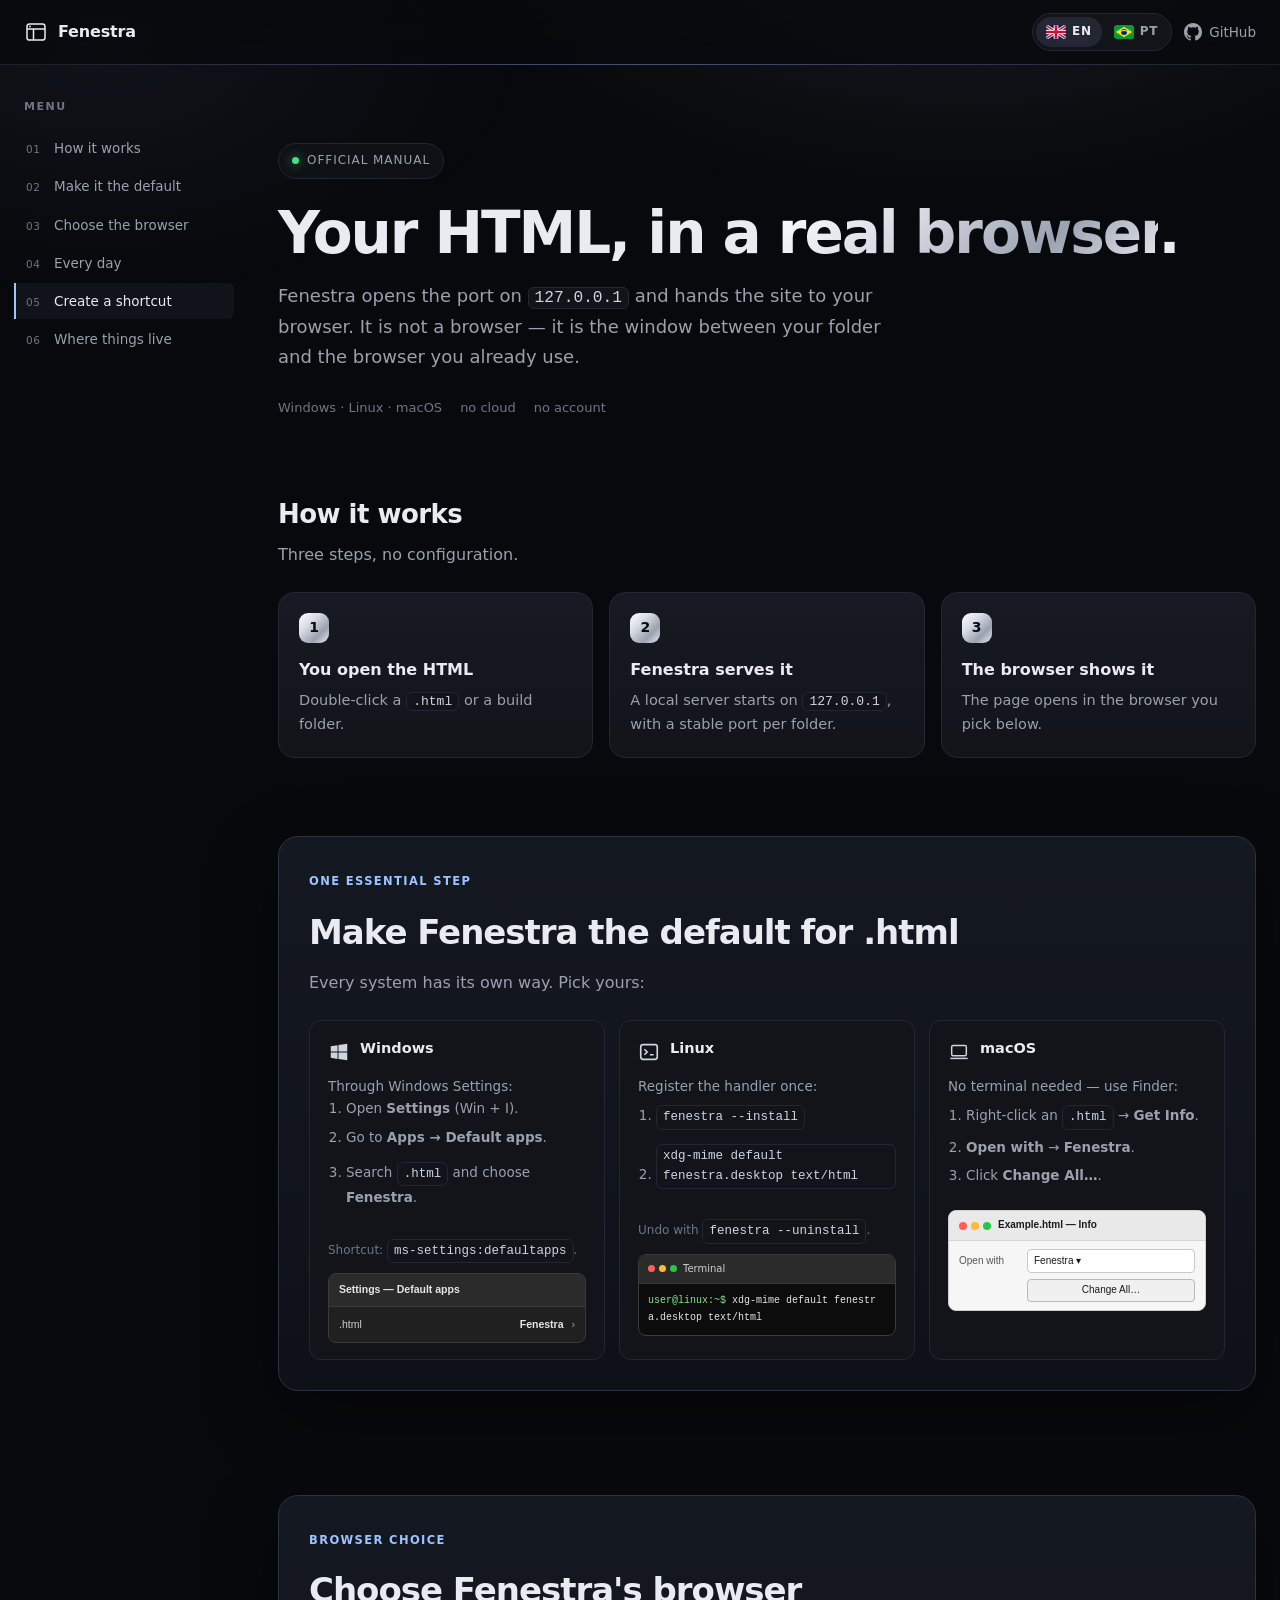
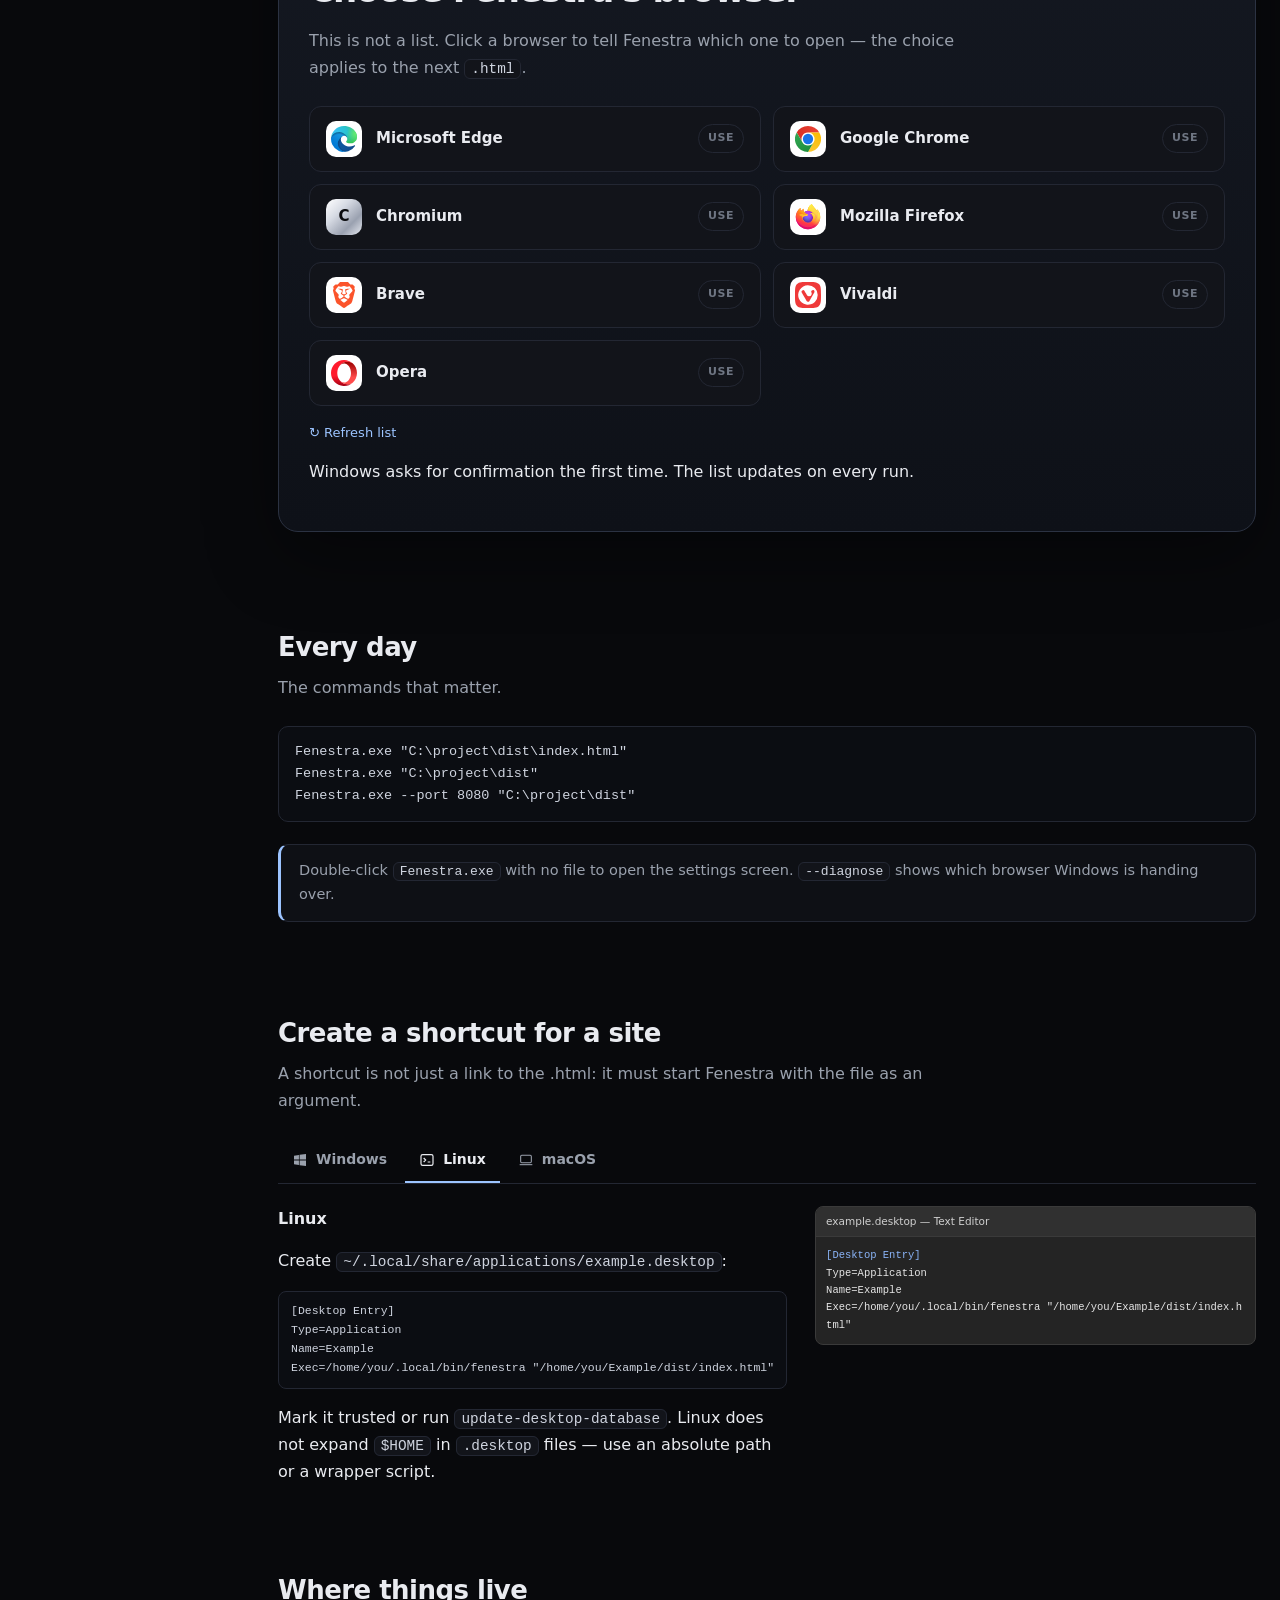
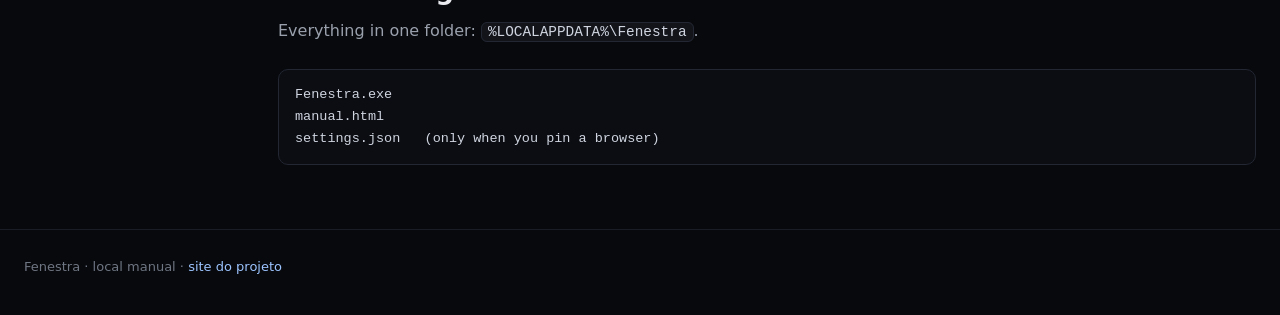
==== commit 61c75f32: "Manual: menu starts at the top; rename Index to Menu" ====
--- a/docs/manual.html
+++ b/docs/manual.html
@@ -78,8 +78,8 @@
   .side-toc .n { color: var(--muted-2); font-size: 10.5px; letter-spacing: .06em; min-width: 18px; }
   .idx-btn { display: inline-flex; align-items: center; gap: 7px; height: 34px; padding: 0 12px; border: 1px solid var(--line); border-radius: 999px; background: var(--panel); color: var(--muted); font: inherit; font-size: 12.5px; font-weight: 600; cursor: pointer; flex: none; }
   .idx-btn:hover { color: var(--text); border-color: #333a4a; }
-  .idx-label::after { content: "Índice"; }
-  html[lang^="en"] .idx-label::after { content: "Contents"; }
+  .idx-label::after { content: "Menu"; }
+  html[lang^="en"] .idx-label::after { content: "Menu"; }
   @media (max-width: 420px) { .idx-label { display: none; } }
   @media (min-width: 981px) { .idx-btn { display: none; } }
   @media (max-width: 980px) {
@@ -257,16 +257,11 @@
 <main id="top" class="wrap">
 
   <div data-block="en" hidden>
-    <div class="hero">
-      <span class="badge"><span class="dot"></span> official manual</span>
-      <h1>Your HTML, in a <span class="shine">real browser</span>.</h1>
-      <p class="lead">Fenestra opens the port on <code>127.0.0.1</code> and hands the site to your browser. It is not a browser — it is the window between your folder and the browser you already use.</p>
-      <div class="meta"><span>Windows · Linux · macOS</span><span>no cloud</span><span>no account</span></div>
-    </div>
+    
 
     <div class="layout">
       <aside class="side-toc" aria-label="In this manual">
-        <p class="st-title">In this manual</p>
+        <p class="st-title">Menu</p>
         <a href="#how-en"><span class="n">01</span>How it works</a>
         <a href="#default-en"><span class="n">02</span>Make it the default</a>
         <a href="#browser-en"><span class="n">03</span>Choose the browser</a>
@@ -275,6 +270,12 @@
         <a href="#files-en"><span class="n">06</span>Where things live</a>
       </aside>
       <div class="content">
+      <div class="hero">
+      <span class="badge"><span class="dot"></span> official manual</span>
+      <h1>Your HTML, in a <span class="shine">real browser</span>.</h1>
+      <p class="lead">Fenestra opens the port on <code>127.0.0.1</code> and hands the site to your browser. It is not a browser — it is the window between your folder and the browser you already use.</p>
+      <div class="meta"><span>Windows · Linux · macOS</span><span>no cloud</span><span>no account</span></div>
+    </div>
     <section id="how-en">
       <h2>How it works</h2>
       <p class="section-lead">Three steps, no configuration.</p>
@@ -441,16 +442,11 @@
   </div>
 
   <div data-block="pt">
-    <div class="hero">
-      <span class="badge"><span class="dot"></span> manual oficial</span>
-      <h1>Seu HTML, no <span class="shine">navegador de verdade</span>.</h1>
-      <p class="lead">O Fenestra abre a porta em <code>127.0.0.1</code> e entrega o site para o seu navegador. Ele não é um navegador — é a janela entre a sua pasta e o navegador que você já usa.</p>
-      <div class="meta"><span>Windows · Linux · macOS</span><span>sem nuvem</span><span>sem conta</span></div>
-    </div>
+    
 
     <div class="layout">
       <aside class="side-toc" aria-label="Neste manual">
-        <p class="st-title">Neste manual</p>
+        <p class="st-title">Menu</p>
         <a href="#how-pt"><span class="n">01</span>Como funciona</a>
         <a href="#default-pt"><span class="n">02</span>Torne o Fenestra o padrão</a>
         <a href="#browser-pt"><span class="n">03</span>Escolha o navegador</a>
@@ -459,6 +455,12 @@
         <a href="#files-pt"><span class="n">06</span>Onde ficam as coisas</a>
       </aside>
       <div class="content">
+      <div class="hero">
+      <span class="badge"><span class="dot"></span> manual oficial</span>
+      <h1>Seu HTML, no <span class="shine">navegador de verdade</span>.</h1>
+      <p class="lead">O Fenestra abre a porta em <code>127.0.0.1</code> e entrega o site para o seu navegador. Ele não é um navegador — é a janela entre a sua pasta e o navegador que você já usa.</p>
+      <div class="meta"><span>Windows · Linux · macOS</span><span>sem nuvem</span><span>sem conta</span></div>
+    </div>
     <section id="how-pt">
       <h2>Como funciona</h2>
       <p class="section-lead">Três passos, sem configuração.</p>
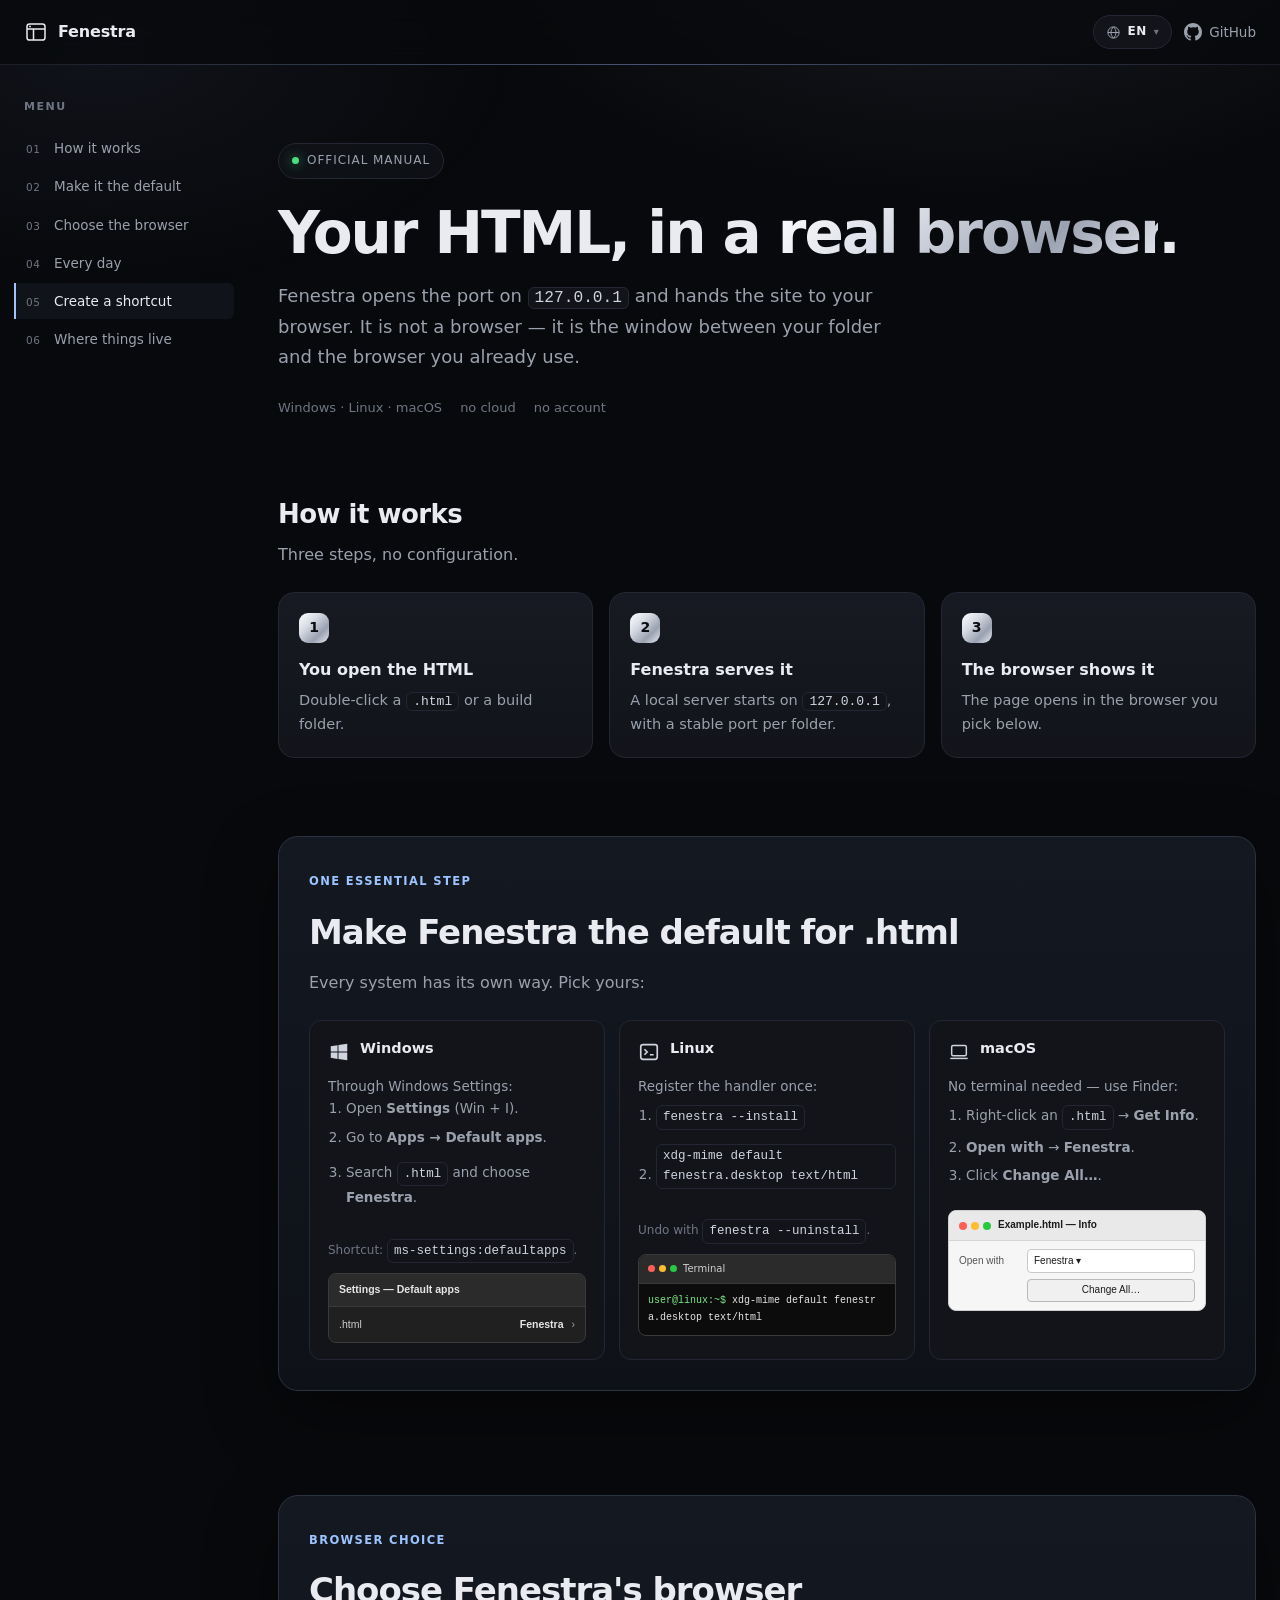
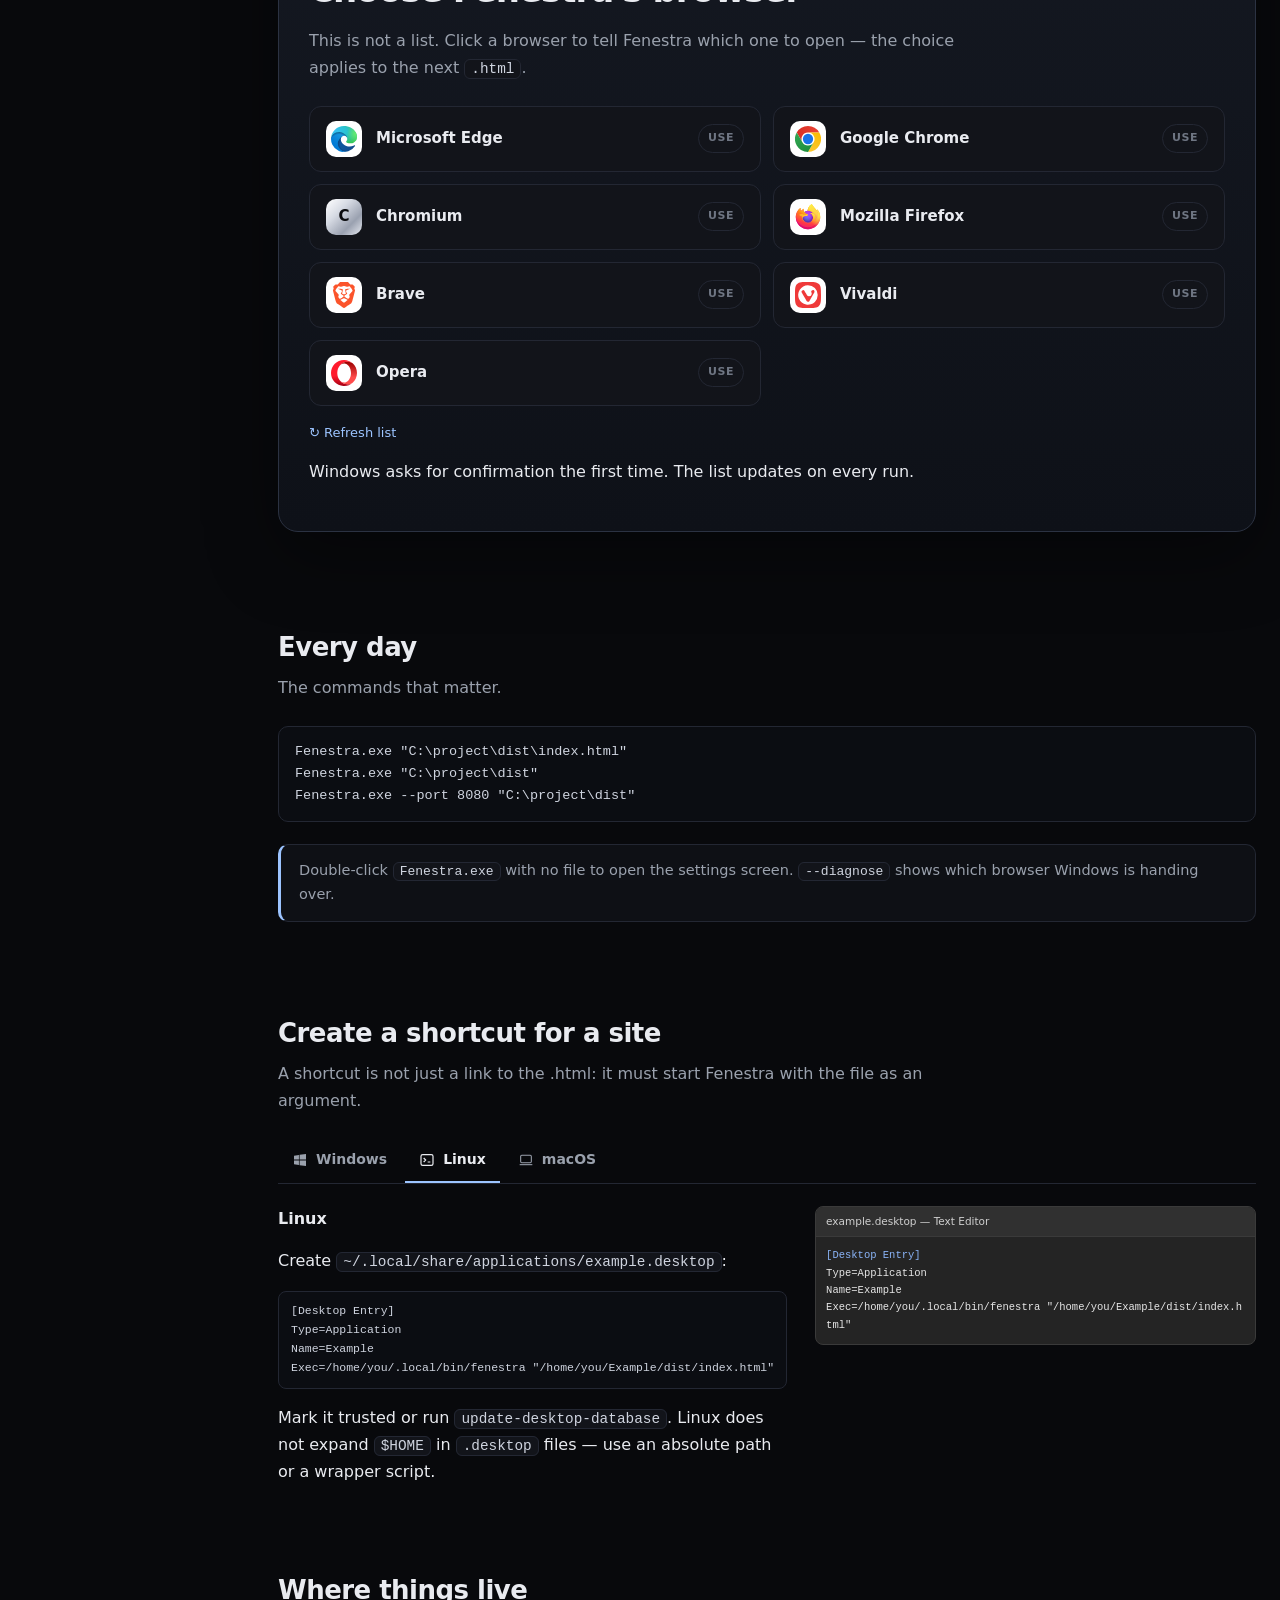
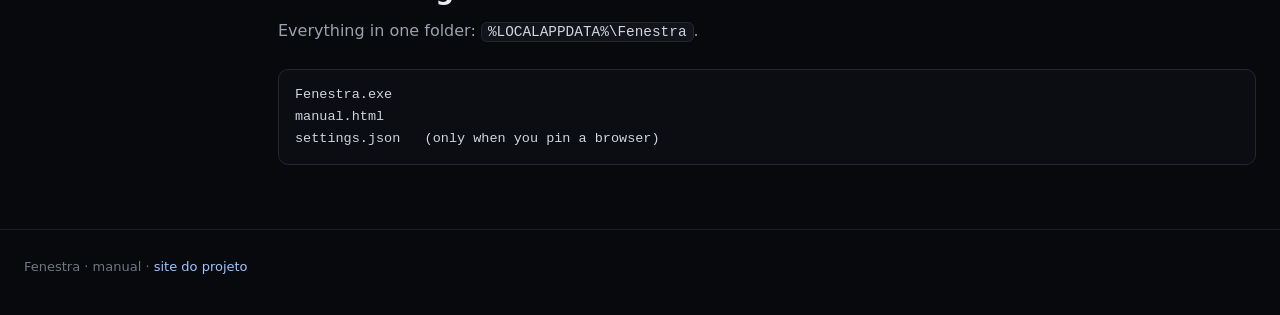
==== commit 40d928c2: "Manual: ES/FR/DE/IT/NL translations and compact language menu" ====
--- a/docs/manual.html
+++ b/docs/manual.html
@@ -50,6 +50,19 @@
   .gh:hover { color: var(--text); }
   .gh svg { width: 18px; height: 18px; fill: currentColor; flex: none; }
   @media (max-width: 420px) { .gh span { display: none; } }
+
+  .head .lang-menu { margin-left: auto; }
+  .lang-menu { position: relative; }
+  .lang-btn { display: inline-flex; align-items: center; gap: 7px; height: 34px; padding: 0 12px; border: 1px solid var(--line); border-radius: 999px; background: var(--panel); color: var(--text); font: inherit; font-size: 12px; font-weight: 700; letter-spacing: .04em; cursor: pointer; }
+  .lang-btn:hover { border-color: #333a4a; }
+  .lang-btn .globe { width: 15px; height: 15px; color: var(--muted); }
+  .lang-chev { color: var(--muted-2); font-size: 10px; }
+  .lang-pop { display: none; position: absolute; top: 42px; right: 0; min-width: 168px; padding: 6px; background: var(--panel); border: 1px solid var(--line); border-radius: 10px; box-shadow: 0 18px 50px rgba(0,0,0,.55); z-index: 140; }
+  .lang-pop.open { display: block; }
+  .lang-pop button { display: block; width: 100%; text-align: left; padding: 8px 10px; border: 0; border-radius: 6px; background: transparent; color: var(--muted); font: inherit; font-size: 13.5px; cursor: pointer; }
+  .lang-pop button:hover { color: var(--text); background: rgba(255,255,255,.05); }
+  .lang-pop button[aria-selected="true"] { color: var(--text); background: rgba(156,196,255,.08); }
+  @media (max-width: 560px) { .lang-pop { right: auto; left: 0; } }
   .hero { padding: 72px 0 40px; }
   .badge { display: inline-flex; align-items: center; gap: 8px; font-size: 12px; letter-spacing: .08em; text-transform: uppercase; color: var(--muted); border: 1px solid var(--line); background: rgba(18,20,26,.7); padding: 7px 13px; border-radius: 999px; margin-bottom: 24px; }
   .badge .dot { width: 7px; height: 7px; border-radius: 50%; background: var(--ok); box-shadow: 0 0 12px rgba(74,222,128,.7); }
@@ -237,15 +250,21 @@
       <span>Fenestra</span>
     </a>
     <button class="idx-btn" id="tocBtn" type="button" aria-label="Contents">&#9776;<span class="idx-label"></span></button>
-    <div class="lang" role="group" aria-label="Language">
-      <button type="button" data-set-lang="en" aria-pressed="false">
-        <svg viewBox="0 0 60 40" aria-hidden="true"><rect width="60" height="40" fill="#012169"/><path d="M0 0 60 40M60 0 0 40" stroke="#fff" stroke-width="9"/><path d="M0 0 60 40M60 0 0 40" stroke="#C8102E" stroke-width="4.5"/><path d="M30 0v40M0 20h60" stroke="#fff" stroke-width="14"/><path d="M30 0v40M0 20h60" stroke="#C8102E" stroke-width="8"/></svg>
-        <span>EN</span>
+    <div class="lang-menu">
+      <button class="lang-btn" id="langBtn" type="button" aria-haspopup="listbox" aria-expanded="false" aria-label="Language">
+        <svg class="globe" viewBox="0 0 24 24" fill="none" stroke="currentColor" stroke-width="1.6" aria-hidden="true"><circle cx="12" cy="12" r="9"/><path d="M3 12h18M12 3c2.6 2.4 4 5.7 4 9s-1.4 6.6-4 9c-2.6-2.4-4-5.7-4-9s1.4-6.6 4-9Z"/></svg>
+        <span id="langCode">PT</span>
+        <span class="lang-chev">&#9662;</span>
       </button>
-      <button type="button" data-set-lang="pt" aria-pressed="true">
-        <svg viewBox="0 0 60 42" aria-hidden="true"><rect width="60" height="42" fill="#009C3B"/><path d="M30 5 55 21 30 37 5 21Z" fill="#FFDF00"/><circle cx="30" cy="21" r="9" fill="#002776"/><path d="M21.5 18.6q8.5-4.6 17 0" stroke="#fff" stroke-width="2.6" fill="none"/></svg>
-        <span>PT</span>
-      </button>
+      <div class="lang-pop" id="langPop" role="listbox" aria-label="Language">
+        <button type="button" data-set-lang="en">English</button>
+        <button type="button" data-set-lang="pt">Português</button>
+        <button type="button" data-set-lang="es">Español</button>
+        <button type="button" data-set-lang="fr">Français</button>
+        <button type="button" data-set-lang="de">Deutsch</button>
+        <button type="button" data-set-lang="it">Italiano</button>
+        <button type="button" data-set-lang="nl">Nederlands</button>
+      </div>
     </div>
     <a class="gh" href="https://github.com/benedetleandro/fenestra" target="_blank" rel="noopener">
       <svg viewBox="0 0 16 16" aria-hidden="true"><path d="M8 0C3.58 0 0 3.58 0 8c0 3.54 2.29 6.53 5.47 7.59.4.07.55-.17.55-.38 0-.19-.01-.82-.01-1.49-2.01.37-2.53-.49-2.69-.94-.09-.23-.48-.94-.82-1.13-.28-.15-.68-.52-.01-.53.63-.01 1.08.58 1.23.82.72 1.21 1.87.87 2.33.66.07-.52.28-.87.51-1.07-1.78-.2-3.64-.89-3.64-3.95 0-.87.31-1.59.82-2.15-.08-.2-.36-1.02.08-2.12 0 0 .67-.21 2.2.82a7.4 7.4 0 0 1 2-.27c.68 0 1.36.09 2 .27 1.53-1.04 2.2-.82 2.2-.82.44 1.1.16 1.92.08 2.12.51.56.82 1.27.82 2.15 0 3.07-1.87 3.75-3.65 3.95.29.25.54.73.54 1.48 0 1.07-.01 1.93-.01 2.2 0 .21.15.46.55.38A8.01 8.01 0 0 0 16 8c0-4.42-3.58-8-8-8Z"/></svg>
@@ -626,6 +645,931 @@
     </div>
   </div>
 
+  <div data-block="es" hidden>
+    
+
+    <div class="layout">
+      <aside class="side-toc" aria-label="En este manual">
+        <p class="st-title">Menú</p>
+        <a href="#how-es"><span class="n">01</span>Cómo funciona</a>
+        <a href="#default-es"><span class="n">02</span>Hazlo predeterminado</a>
+        <a href="#browser-es"><span class="n">03</span>Elige el navegador</a>
+        <a href="#usage-es"><span class="n">04</span>El día a día</a>
+        <a href="#shortcut-es"><span class="n">05</span>Crea un acceso directo</a>
+        <a href="#files-es"><span class="n">06</span>Dónde se guarda todo</a>
+      </aside>
+      <div class="content">
+      <div class="hero">
+      <span class="badge"><span class="dot"></span> manual oficial</span>
+      <h1>Tu HTML, en un <span class="shine">navegador de verdad</span>.</h1>
+      <p class="lead">Fenestra abre el puerto en <code>127.0.0.1</code> y le pasa el sitio a tu navegador. No es un navegador: es la ventana entre tu carpeta y el navegador que ya usas.</p>
+      <div class="meta"><span>Windows · Linux · macOS</span><span>sin nube</span><span>sin cuenta</span></div>
+    </div>
+    <section id="how-es">
+      <h2>Cómo funciona</h2>
+      <p class="section-lead">Tres pasos, sin configuración.</p>
+      <div class="steps">
+        <div class="card"><div class="num">1</div><h3>Tú abres el HTML</h3><p>Haz doble clic en un <code>.html</code> o en una carpeta de compilación.</p></div>
+        <div class="card"><div class="num">2</div><h3>Fenestra lo sirve</h3><p>Se inicia un servidor local en <code>127.0.0.1</code>, con un puerto estable para cada carpeta.</p></div>
+        <div class="card"><div class="num">3</div><h3>El navegador lo muestra</h3><p>La página se abre en el navegador que elijas más abajo.</p></div>
+      </div>
+    </section>
+
+    <section id="default-es">
+      <div class="setup">
+        <span class="kicker">un paso imprescindible</span>
+        <h2>Haz que Fenestra sea el predeterminado para .html</h2>
+        <p class="lead2">Cada sistema tiene su propio método. Elige el tuyo:</p>
+        <div class="os-cards">
+          <div class="os-card">
+            <div class="os-head"><svg viewBox="0 0 24 24" fill="currentColor" aria-hidden="true"><path d="M3 5.6 10.4 4.5v6.9H3zM11.4 4.3 21 3v8.4h-9.6zM3 12.6h7.4v6.9L3 18.4zM11.4 12.6H21V21l-9.6-1.3z"/></svg><h3>Windows</h3></div>
+            <p>Desde la configuración de Windows:</p>
+            <ol>
+              <li>Abre <strong>Configuración</strong> (Win + I).</li>
+              <li>Ve a <strong>Aplicaciones → Aplicaciones predeterminadas</strong>.</li>
+              <li>Busca <code>.html</code> y elige <strong>Fenestra</strong>.</li>
+            </ol>
+            <p class="small">Atajo: <code>ms-settings:defaultapps</code>.</p>
+            <div class="mock-settings">
+              <div class="ms-title">Configuración — Aplicaciones predeterminadas</div>
+              <div class="ms-row"><span class="ext">.html</span><strong>Fenestra</strong><span class="chev">›</span></div>
+            </div>
+          </div>
+          <div class="os-card">
+            <div class="os-head"><svg viewBox="0 0 24 24" fill="none" stroke="currentColor" stroke-width="1.8" aria-hidden="true"><rect x="3" y="4" width="18" height="16" rx="2.5"/><path d="m7 9 3 3-3 3M13 15h4"/></svg><h3>Linux</h3></div>
+            <p>Registra el controlador una sola vez:</p>
+            <ol>
+              <li><code>fenestra --install</code></li>
+              <li><code>xdg-mime default fenestra.desktop text/html</code></li>
+            </ol>
+            <p class="small">Deshazlo con <code>fenestra --uninstall</code>.</p>
+            <div class="mock-term">
+              <div class="mt-title"><span class="lights"><i></i><i></i><i></i></span> Terminal</div>
+              <pre><span class="p">user@linux:~$</span> xdg-mime default fenestra.desktop text/html</pre>
+            </div>
+          </div>
+          <div class="os-card">
+            <div class="os-head"><svg viewBox="0 0 24 24" fill="none" stroke="currentColor" stroke-width="1.6" aria-hidden="true"><rect x="4" y="5" width="16" height="11" rx="1.6"/><path d="M2.5 19h19"/></svg><h3>macOS</h3></div>
+            <p>No hace falta la terminal; usa Finder:</p>
+            <ol>
+              <li>Haz clic derecho en un <code>.html</code> → <strong>Obtener información</strong>.</li>
+              <li><strong>Abrir con</strong> → <strong>Fenestra</strong>.</li>
+              <li>Haz clic en <strong>Cambiar todo…</strong>.</li>
+            </ol>
+            <div class="mock-finder">
+              <div class="mf-title"><span class="lights"><i></i><i></i><i></i></span> Example.html — Información</div>
+              <div class="mf-body">
+                <div class="mf-label">Abrir con</div><div class="mf-select">Fenestra ▾</div>
+                <div></div><div class="mf-btn">Cambiar todo…</div>
+              </div>
+            </div>
+          </div>
+        </div>
+      </div>
+    </section>
+
+    <section id="browser-es">
+      <div class="setup picker">
+        <span class="kicker">elección de navegador</span>
+        <h2>Elige el navegador de Fenestra</h2>
+        <p class="lead2">Esto no es una lista. Haz clic en un navegador para indicarle a Fenestra cuál debe abrir: la elección se aplica al siguiente <code>.html</code>.</p>
+        <div class="browsers"><a class="b-card" href="fenestra://browser/edge"><span class="b-ico edge"></span><span class="b-txt"><strong>Microsoft Edge</strong><span class="b-use"></span></span></a><a class="b-card" href="fenestra://browser/chrome"><span class="b-ico chrome"></span><span class="b-txt"><strong>Google Chrome</strong><span class="b-use"></span></span></a><a class="b-card" href="fenestra://browser/chromium"><span class="b-ico chromium">C</span><span class="b-txt"><strong>Chromium</strong><span class="b-use"></span></span></a><a class="b-card" href="fenestra://browser/firefox"><span class="b-ico firefox"></span><span class="b-txt"><strong>Mozilla Firefox</strong><span class="b-use"></span></span></a><a class="b-card" href="fenestra://browser/brave"><span class="b-ico brave"></span><span class="b-txt"><strong>Brave</strong><span class="b-use"></span></span></a><a class="b-card" href="fenestra://browser/vivaldi"><span class="b-ico vivaldi"></span><span class="b-txt"><strong>Vivaldi</strong><span class="b-use"></span></span></a><a class="b-card" href="fenestra://browser/opera"><span class="b-ico opera"></span><span class="b-txt"><strong>Opera</strong><span class="b-use"></span></span></a></div>
+        <p class="refresh"><a href="fenestra://manual">&#8635; Actualizar la lista</a></p>
+        <p class="small">Windows pide confirmación la primera vez. La lista se actualiza en cada ejecución.</p>
+      </div>
+    </section>
+
+    <section id="usage-es">
+      <h2>El día a día</h2>
+      <p class="section-lead">Los comandos que importan.</p>
+      <div class="code">Fenestra.exe "C:\project\dist\index.html"
+Fenestra.exe "C:\project\dist"
+Fenestra.exe --port 8080 "C:\project\dist"</div>
+      <div class="note">Haz doble clic en <code>Fenestra.exe</code> sin ningún archivo para abrir la pantalla de ajustes. <code>--diagnose</code> muestra a qué navegador está pasando Windows el archivo.</div>
+    </section>
+
+    <section id="shortcut-es">
+      <h2>Crea un acceso directo para un sitio</h2>
+      <p class="section-lead">Un acceso directo no es solo un enlace al .html: debe iniciar Fenestra con el archivo como argumento.</p>
+      <div class="tabs" role="tablist"><button class="tab" data-tab="win" role="tab" aria-selected="false"><svg viewBox="0 0 24 24" fill="currentColor" aria-hidden="true"><path d="M3 5.6 10.4 4.5v6.9H3zM11.4 4.3 21 3v8.4h-9.6zM3 12.6h7.4v6.9L3 18.4zM11.4 12.6H21V21l-9.6-1.3z"/></svg>Windows</button><button class="tab" data-tab="linux" role="tab" aria-selected="false"><svg viewBox="0 0 24 24" fill="none" stroke="currentColor" stroke-width="1.8" aria-hidden="true"><rect x="3" y="4" width="18" height="16" rx="2.5"/><path d="m7 9 3 3-3 3M13 15h4"/></svg>Linux</button><button class="tab" data-tab="mac" role="tab" aria-selected="false"><svg viewBox="0 0 24 24" fill="none" stroke="currentColor" stroke-width="1.6" aria-hidden="true"><rect x="4" y="5" width="16" height="11" rx="1.6"/><path d="M2.5 19h19"/></svg>macOS</button></div>
+      <div class="tab-panels">
+        <div class="tab-panel" data-panel="win" role="tabpanel">
+          <div class="panel-grid">
+            <div>
+              <h3>Windows</h3>
+              <ol>
+                <li>Haz clic derecho en el escritorio → <strong>Nuevo → Acceso directo</strong>.</li>
+                <li>En «Escribe la ubicación del elemento», pega:<br>
+                  <code>%LOCALAPPDATA%\Fenestra\Fenestra.exe "%USERPROFILE%\Documents\Example\dist\index.html"</code></li>
+                <li>Haz clic en <strong>Siguiente</strong>, ponle el nombre <em>Example</em> y termina.</li>
+                <li>Opcional: <strong>Propiedades → Iniciar en</strong> = la carpeta <code>dist</code>.</li>
+                <li>Haz doble clic para probarlo.</li>
+              </ol>
+              <p class="small">Windows expande <code>%LOCALAPPDATA%</code> y <code>%USERPROFILE%</code>. Mantén las comillas alrededor de la ruta del .html.</p>
+            </div>
+            <div class="mock-win">
+              <div class="mock-title">Propiedades de Example</div>
+              <div class="mock-tabs"><span>General</span><span class="on">Acceso directo</span><span>Detalles</span></div>
+              <div class="mock-row"><span>Destino</span><code>%LOCALAPPDATA%\Fenestra\Fenestra.exe "%USERPROFILE%\Documents\Example\dist\index.html"</code></div>
+              <div class="mock-row"><span>Iniciar en</span><code>C:\...\dist</code></div>
+              <div class="mock-row"><span>Ejecutar</span><code>Ventana normal</code></div>
+              <div class="mock-foot"><i>Aceptar</i></div>
+            </div>
+          </div>
+        </div>
+        <div class="tab-panel" data-panel="linux" role="tabpanel">
+          <div class="panel-grid">
+            <div>
+              <h3>Linux</h3>
+              <p>Crea <code>~/.local/share/applications/example.desktop</code>:</p>
+              <div class="cmd">[Desktop Entry]
+Type=Application
+Name=Example
+Exec=/home/you/.local/bin/fenestra "/home/you/Example/dist/index.html"</div>
+              <p class="small">Márcalo como de confianza o ejecuta <code>update-desktop-database</code>. Linux no expande <code>$HOME</code> en los archivos <code>.desktop</code>: usa una ruta absoluta o un script envoltorio.</p>
+            </div>
+            <div class="mock-linux">
+              <div class="ml-title">example.desktop — Editor de texto</div>
+              <pre><span class="k">[Desktop Entry]</span>
+Type=Application
+Name=Example
+Exec=/home/you/.local/bin/fenestra "/home/you/Example/dist/index.html"</pre>
+            </div>
+          </div>
+        </div>
+        <div class="tab-panel" data-panel="mac" role="tabpanel">
+          <div class="panel-grid">
+            <div>
+              <h3>macOS</h3>
+              <p>Guarda <code>Example.command</code>:</p>
+              <div class="cmd">#!/bin/sh
+exec "$HOME/Applications/fenestra" \
+  "$HOME/Example/dist/index.html"</div>
+              <p class="small">Ejecuta <code>chmod +x Example.command</code> una vez y luego haz doble clic en él.</p>
+            </div>
+            <div class="mock-mac">
+              <div class="mm-title"><span class="lights"><i></i><i></i><i></i></span> Example.command</div>
+              <pre>#!/bin/sh
+exec "$HOME/Applications/fenestra" \
+  "$HOME/Example/dist/index.html"</pre>
+              <div class="term">$ chmod +x Example.command</div>
+            </div>
+          </div>
+        </div>
+      </div>
+    </section>
+
+    <section id="files-es">
+      <h2>Dónde se guarda todo</h2>
+      <p class="section-lead">Todo en una sola carpeta: <code>%LOCALAPPDATA%\Fenestra</code>.</p>
+      <div class="code">Fenestra.exe
+manual.html
+settings.json   (solo cuando fijas un navegador)</div>
+    </section>
+      </div>
+    </div>
+  </div>
+
+  <div data-block="fr" hidden>
+    
+
+    <div class="layout">
+      <aside class="side-toc" aria-label="Dans ce manuel">
+        <p class="st-title">Menu</p>
+        <a href="#how-fr"><span class="n">01</span>Comment ça marche</a>
+        <a href="#default-fr"><span class="n">02</span>En faire le navigateur par défaut</a>
+        <a href="#browser-fr"><span class="n">03</span>Choisir le navigateur</a>
+        <a href="#usage-fr"><span class="n">04</span>Au quotidien</a>
+        <a href="#shortcut-fr"><span class="n">05</span>Créer un raccourci</a>
+        <a href="#files-fr"><span class="n">06</span>Où vivent les fichiers</a>
+      </aside>
+      <div class="content">
+      <div class="hero">
+      <span class="badge"><span class="dot"></span> manuel officiel</span>
+      <h1>Votre HTML, dans un <span class="shine">vrai navigateur</span>.</h1>
+      <p class="lead">Fenestra ouvre le port sur <code>127.0.0.1</code> et confie le site à votre navigateur. Ce n'est pas un navigateur — c'est la fenêtre entre votre dossier et le navigateur que vous utilisez déjà.</p>
+      <div class="meta"><span>Windows · Linux · macOS</span><span>sans cloud</span><span>sans compte</span></div>
+    </div>
+    <section id="how-fr">
+      <h2>Comment ça marche</h2>
+      <p class="section-lead">Trois étapes, aucune configuration.</p>
+      <div class="steps">
+        <div class="card"><div class="num">1</div><h3>Vous ouvrez le HTML</h3><p>Double-cliquez sur un <code>.html</code> ou sur un dossier de build.</p></div>
+        <div class="card"><div class="num">2</div><h3>Fenestra le sert</h3><p>Un serveur local démarre sur <code>127.0.0.1</code>, avec un port stable par dossier.</p></div>
+        <div class="card"><div class="num">3</div><h3>Le navigateur l'affiche</h3><p>La page s'ouvre dans le navigateur que vous choisissez ci-dessous.</p></div>
+      </div>
+    </section>
+
+    <section id="default-fr">
+      <div class="setup">
+        <span class="kicker">une étape essentielle</span>
+        <h2>Faire de Fenestra le programme par défaut pour .html</h2>
+        <p class="lead2">Chaque système a sa propre méthode. Choisissez la vôtre :</p>
+        <div class="os-cards">
+          <div class="os-card">
+            <div class="os-head"><svg viewBox="0 0 24 24" fill="currentColor" aria-hidden="true"><path d="M3 5.6 10.4 4.5v6.9H3zM11.4 4.3 21 3v8.4h-9.6zM3 12.6h7.4v6.9L3 18.4zM11.4 12.6H21V21l-9.6-1.3z"/></svg><h3>Windows</h3></div>
+            <p>Via les paramètres de Windows :</p>
+            <ol>
+              <li>Ouvrez <strong>Paramètres</strong> (Win + I).</li>
+              <li>Allez dans <strong>Applications → Applications par défaut</strong>.</li>
+              <li>Recherchez <code>.html</code> et choisissez <strong>Fenestra</strong>.</li>
+            </ol>
+            <p class="small">Raccourci : <code>ms-settings:defaultapps</code>.</p>
+            <div class="mock-settings">
+              <div class="ms-title">Paramètres — Applications par défaut</div>
+              <div class="ms-row"><span class="ext">.html</span><strong>Fenestra</strong><span class="chev">›</span></div>
+            </div>
+          </div>
+          <div class="os-card">
+            <div class="os-head"><svg viewBox="0 0 24 24" fill="none" stroke="currentColor" stroke-width="1.8" aria-hidden="true"><rect x="3" y="4" width="18" height="16" rx="2.5"/><path d="m7 9 3 3-3 3M13 15h4"/></svg><h3>Linux</h3></div>
+            <p>Enregistrez le gestionnaire une seule fois :</p>
+            <ol>
+              <li><code>fenestra --install</code></li>
+              <li><code>xdg-mime default fenestra.desktop text/html</code></li>
+            </ol>
+            <p class="small">Annulez avec <code>fenestra --uninstall</code>.</p>
+            <div class="mock-term">
+              <div class="mt-title"><span class="lights"><i></i><i></i><i></i></span> Terminal</div>
+              <pre><span class="p">user@linux:~$</span> xdg-mime default fenestra.desktop text/html</pre>
+            </div>
+          </div>
+          <div class="os-card">
+            <div class="os-head"><svg viewBox="0 0 24 24" fill="none" stroke="currentColor" stroke-width="1.6" aria-hidden="true"><rect x="4" y="5" width="16" height="11" rx="1.6"/><path d="M2.5 19h19"/></svg><h3>macOS</h3></div>
+            <p>Aucun terminal nécessaire — passez par le Finder :</p>
+            <ol>
+              <li>Clic droit sur un <code>.html</code> → <strong>Lire les informations</strong>.</li>
+              <li><strong>Ouvrir avec</strong> → <strong>Fenestra</strong>.</li>
+              <li>Cliquez sur <strong>Tout modifier…</strong>.</li>
+            </ol>
+            <div class="mock-finder">
+              <div class="mf-title"><span class="lights"><i></i><i></i><i></i></span> Example.html — Informations</div>
+              <div class="mf-body">
+                <div class="mf-label">Ouvrir avec</div><div class="mf-select">Fenestra ▾</div>
+                <div></div><div class="mf-btn">Tout modifier…</div>
+              </div>
+            </div>
+          </div>
+        </div>
+      </div>
+    </section>
+
+    <section id="browser-fr">
+      <div class="setup picker">
+        <span class="kicker">choix du navigateur</span>
+        <h2>Choisir le navigateur de Fenestra</h2>
+        <p class="lead2">Ce n'est pas une liste. Cliquez sur un navigateur pour indiquer à Fenestra lequel ouvrir — le choix s'applique au prochain <code>.html</code>.</p>
+        <div class="browsers"><a class="b-card" href="fenestra://browser/edge"><span class="b-ico edge"></span><span class="b-txt"><strong>Microsoft Edge</strong><span class="b-use"></span></span></a><a class="b-card" href="fenestra://browser/chrome"><span class="b-ico chrome"></span><span class="b-txt"><strong>Google Chrome</strong><span class="b-use"></span></span></a><a class="b-card" href="fenestra://browser/chromium"><span class="b-ico chromium">C</span><span class="b-txt"><strong>Chromium</strong><span class="b-use"></span></span></a><a class="b-card" href="fenestra://browser/firefox"><span class="b-ico firefox"></span><span class="b-txt"><strong>Mozilla Firefox</strong><span class="b-use"></span></span></a><a class="b-card" href="fenestra://browser/brave"><span class="b-ico brave"></span><span class="b-txt"><strong>Brave</strong><span class="b-use"></span></span></a><a class="b-card" href="fenestra://browser/vivaldi"><span class="b-ico vivaldi"></span><span class="b-txt"><strong>Vivaldi</strong><span class="b-use"></span></span></a><a class="b-card" href="fenestra://browser/opera"><span class="b-ico opera"></span><span class="b-txt"><strong>Opera</strong><span class="b-use"></span></span></a></div>
+        <p class="refresh"><a href="fenestra://manual">&#8635; Actualiser la liste</a></p>
+        <p class="small">Windows demande une confirmation la première fois. La liste est mise à jour à chaque exécution.</p>
+      </div>
+    </section>
+
+    <section id="usage-fr">
+      <h2>Au quotidien</h2>
+      <p class="section-lead">Les commandes qui comptent.</p>
+      <div class="code">Fenestra.exe "C:\project\dist\index.html"
+Fenestra.exe "C:\project\dist"
+Fenestra.exe --port 8080 "C:\project\dist"</div>
+      <div class="note">Double-cliquez sur <code>Fenestra.exe</code> sans fichier pour ouvrir l'écran des paramètres. <code>--diagnose</code> indique à quel navigateur Windows transmet la page.</div>
+    </section>
+
+    <section id="shortcut-fr">
+      <h2>Créer un raccourci pour un site</h2>
+      <p class="section-lead">Un raccourci n'est pas un simple lien vers le .html : il doit lancer Fenestra avec le fichier en argument.</p>
+      <div class="tabs" role="tablist"><button class="tab" data-tab="win" role="tab" aria-selected="false"><svg viewBox="0 0 24 24" fill="currentColor" aria-hidden="true"><path d="M3 5.6 10.4 4.5v6.9H3zM11.4 4.3 21 3v8.4h-9.6zM3 12.6h7.4v6.9L3 18.4zM11.4 12.6H21V21l-9.6-1.3z"/></svg>Windows</button><button class="tab" data-tab="linux" role="tab" aria-selected="false"><svg viewBox="0 0 24 24" fill="none" stroke="currentColor" stroke-width="1.8" aria-hidden="true"><rect x="3" y="4" width="18" height="16" rx="2.5"/><path d="m7 9 3 3-3 3M13 15h4"/></svg>Linux</button><button class="tab" data-tab="mac" role="tab" aria-selected="false"><svg viewBox="0 0 24 24" fill="none" stroke="currentColor" stroke-width="1.6" aria-hidden="true"><rect x="4" y="5" width="16" height="11" rx="1.6"/><path d="M2.5 19h19"/></svg>macOS</button></div>
+      <div class="tab-panels">
+        <div class="tab-panel" data-panel="win" role="tabpanel">
+          <div class="panel-grid">
+            <div>
+              <h3>Windows</h3>
+              <ol>
+                <li>Clic droit sur le Bureau → <strong>Nouveau → Raccourci</strong>.</li>
+                <li>Dans « Entrez l'emplacement de l'élément », collez :<br>
+                  <code>%LOCALAPPDATA%\Fenestra\Fenestra.exe "%USERPROFILE%\Documents\Example\dist\index.html"</code></li>
+                <li>Cliquez sur <strong>Suivant</strong>, nommez-le <em>Example</em>, puis terminez.</li>
+                <li>Facultatif : <strong>Propriétés → Démarrer dans</strong> = le dossier <code>dist</code>.</li>
+                <li>Double-cliquez dessus pour tester.</li>
+              </ol>
+              <p class="small">Windows développe <code>%LOCALAPPDATA%</code> et <code>%USERPROFILE%</code>. Conservez les guillemets autour du chemin du .html.</p>
+            </div>
+            <div class="mock-win">
+              <div class="mock-title">Propriétés de Example</div>
+              <div class="mock-tabs"><span>Général</span><span class="on">Raccourci</span><span>Détails</span></div>
+              <div class="mock-row"><span>Cible</span><code>%LOCALAPPDATA%\Fenestra\Fenestra.exe "%USERPROFILE%\Documents\Example\dist\index.html"</code></div>
+              <div class="mock-row"><span>Démarrer dans</span><code>C:\...\dist</code></div>
+              <div class="mock-row"><span>Exécuter</span><code>Fenêtre normale</code></div>
+              <div class="mock-foot"><i>OK</i></div>
+            </div>
+          </div>
+        </div>
+        <div class="tab-panel" data-panel="linux" role="tabpanel">
+          <div class="panel-grid">
+            <div>
+              <h3>Linux</h3>
+              <p>Créez <code>~/.local/share/applications/example.desktop</code> :</p>
+              <div class="cmd">[Desktop Entry]
+Type=Application
+Name=Example
+Exec=/home/you/.local/bin/fenestra "/home/you/Example/dist/index.html"</div>
+              <p class="small">Marquez-le comme fiable ou exécutez <code>update-desktop-database</code>. Linux ne développe pas <code>$HOME</code> dans les fichiers <code>.desktop</code> — utilisez un chemin absolu ou un script d'enveloppe.</p>
+            </div>
+            <div class="mock-linux">
+              <div class="ml-title">example.desktop — Éditeur de texte</div>
+              <pre><span class="k">[Desktop Entry]</span>
+Type=Application
+Name=Example
+Exec=/home/you/.local/bin/fenestra "/home/you/Example/dist/index.html"</pre>
+            </div>
+          </div>
+        </div>
+        <div class="tab-panel" data-panel="mac" role="tabpanel">
+          <div class="panel-grid">
+            <div>
+              <h3>macOS</h3>
+              <p>Enregistrez <code>Example.command</code> :</p>
+              <div class="cmd">#!/bin/sh
+exec "$HOME/Applications/fenestra" \
+  "$HOME/Example/dist/index.html"</div>
+              <p class="small">Exécutez <code>chmod +x Example.command</code> une fois, puis double-cliquez dessus.</p>
+            </div>
+            <div class="mock-mac">
+              <div class="mm-title"><span class="lights"><i></i><i></i><i></i></span> Example.command</div>
+              <pre>#!/bin/sh
+exec "$HOME/Applications/fenestra" \
+  "$HOME/Example/dist/index.html"</pre>
+              <div class="term">$ chmod +x Example.command</div>
+            </div>
+          </div>
+        </div>
+      </div>
+    </section>
+
+    <section id="files-fr">
+      <h2>Où vivent les fichiers</h2>
+      <p class="section-lead">Tout dans un seul dossier : <code>%LOCALAPPDATA%\Fenestra</code>.</p>
+      <div class="code">Fenestra.exe
+manual.html
+settings.json   (only when you pin a browser)</div>
+    </section>
+      </div>
+    </div>
+  </div>
+
+  <div data-block="de" hidden>
+    
+
+    <div class="layout">
+      <aside class="side-toc" aria-label="In diesem Handbuch">
+        <p class="st-title">Menü</p>
+        <a href="#how-de"><span class="n">01</span>So funktioniert es</a>
+        <a href="#default-de"><span class="n">02</span>Zum Standard machen</a>
+        <a href="#browser-de"><span class="n">03</span>Browser auswählen</a>
+        <a href="#usage-de"><span class="n">04</span>Im Alltag</a>
+        <a href="#shortcut-de"><span class="n">05</span>Verknüpfung erstellen</a>
+        <a href="#files-de"><span class="n">06</span>Speicherorte</a>
+      </aside>
+      <div class="content">
+      <div class="hero">
+      <span class="badge"><span class="dot"></span> offizielles Handbuch</span>
+      <h1>Ihr HTML, in einem <span class="shine">echten Browser</span>.</h1>
+      <p class="lead">Fenestra öffnet den Port auf <code>127.0.0.1</code> und übergibt die Seite an Ihren Browser. Es ist kein Browser — es ist das Fenster zwischen Ihrem Ordner und dem Browser, den Sie bereits verwenden.</p>
+      <div class="meta"><span>Windows · Linux · macOS</span><span>keine Cloud</span><span>kein Konto</span></div>
+    </div>
+    <section id="how-de">
+      <h2>So funktioniert es</h2>
+      <p class="section-lead">Drei Schritte, keine Konfiguration.</p>
+      <div class="steps">
+        <div class="card"><div class="num">1</div><h3>Sie öffnen das HTML</h3><p>Doppelklicken Sie auf eine <code>.html</code> oder einen Build-Ordner.</p></div>
+        <div class="card"><div class="num">2</div><h3>Fenestra stellt es bereit</h3><p>Ein lokaler Server startet auf <code>127.0.0.1</code>, mit einem festen Port pro Ordner.</p></div>
+        <div class="card"><div class="num">3</div><h3>Der Browser zeigt es an</h3><p>Die Seite öffnet sich in dem Browser, den Sie unten auswählen.</p></div>
+      </div>
+    </section>
+
+    <section id="default-de">
+      <div class="setup">
+        <span class="kicker">ein wesentlicher Schritt</span>
+        <h2>Fenestra zum Standard für .html machen</h2>
+        <p class="lead2">Jedes System hat seinen eigenen Weg. Wählen Sie Ihren:</p>
+        <div class="os-cards">
+          <div class="os-card">
+            <div class="os-head"><svg viewBox="0 0 24 24" fill="currentColor" aria-hidden="true"><path d="M3 5.6 10.4 4.5v6.9H3zM11.4 4.3 21 3v8.4h-9.6zM3 12.6h7.4v6.9L3 18.4zM11.4 12.6H21V21l-9.6-1.3z"/></svg><h3>Windows</h3></div>
+            <p>Über die Windows-Einstellungen:</p>
+            <ol>
+              <li>Öffnen Sie <strong>Einstellungen</strong> (Win + I).</li>
+              <li>Gehen Sie zu <strong>Apps → Standard-Apps</strong>.</li>
+              <li>Suchen Sie nach <code>.html</code> und wählen Sie <strong>Fenestra</strong>.</li>
+            </ol>
+            <p class="small">Abkürzung: <code>ms-settings:defaultapps</code>.</p>
+            <div class="mock-settings">
+              <div class="ms-title">Einstellungen — Standard-Apps</div>
+              <div class="ms-row"><span class="ext">.html</span><strong>Fenestra</strong><span class="chev">›</span></div>
+            </div>
+          </div>
+          <div class="os-card">
+            <div class="os-head"><svg viewBox="0 0 24 24" fill="none" stroke="currentColor" stroke-width="1.8" aria-hidden="true"><rect x="3" y="4" width="18" height="16" rx="2.5"/><path d="m7 9 3 3-3 3M13 15h4"/></svg><h3>Linux</h3></div>
+            <p>Registrieren Sie den Handler einmalig:</p>
+            <ol>
+              <li><code>fenestra --install</code></li>
+              <li><code>xdg-mime default fenestra.desktop text/html</code></li>
+            </ol>
+            <p class="small">Rückgängig machen mit <code>fenestra --uninstall</code>.</p>
+            <div class="mock-term">
+              <div class="mt-title"><span class="lights"><i></i><i></i><i></i></span> Terminal</div>
+              <pre><span class="p">user@linux:~$</span> xdg-mime default fenestra.desktop text/html</pre>
+            </div>
+          </div>
+          <div class="os-card">
+            <div class="os-head"><svg viewBox="0 0 24 24" fill="none" stroke="currentColor" stroke-width="1.6" aria-hidden="true"><rect x="4" y="5" width="16" height="11" rx="1.6"/><path d="M2.5 19h19"/></svg><h3>macOS</h3></div>
+            <p>Kein Terminal nötig — verwenden Sie den Finder:</p>
+            <ol>
+              <li>Klicken Sie mit der rechten Maustaste auf eine <code>.html</code> → <strong>Informationen</strong>.</li>
+              <li><strong>Öffnen mit</strong> → <strong>Fenestra</strong>.</li>
+              <li>Klicken Sie auf <strong>Alle ändern …</strong>.</li>
+            </ol>
+            <div class="mock-finder">
+              <div class="mf-title"><span class="lights"><i></i><i></i><i></i></span> Example.html — Informationen</div>
+              <div class="mf-body">
+                <div class="mf-label">Öffnen mit</div><div class="mf-select">Fenestra ▾</div>
+                <div></div><div class="mf-btn">Alle ändern …</div>
+              </div>
+            </div>
+          </div>
+        </div>
+      </div>
+    </section>
+
+    <section id="browser-de">
+      <div class="setup picker">
+        <span class="kicker">Browser-Auswahl</span>
+        <h2>Fenestras Browser auswählen</h2>
+        <p class="lead2">Dies ist keine Liste. Klicken Sie auf einen Browser, um festzulegen, welchen Fenestra öffnen soll — die Auswahl gilt für die nächste <code>.html</code>.</p>
+        <div class="browsers"><a class="b-card" href="fenestra://browser/edge"><span class="b-ico edge"></span><span class="b-txt"><strong>Microsoft Edge</strong><span class="b-use"></span></span></a><a class="b-card" href="fenestra://browser/chrome"><span class="b-ico chrome"></span><span class="b-txt"><strong>Google Chrome</strong><span class="b-use"></span></span></a><a class="b-card" href="fenestra://browser/chromium"><span class="b-ico chromium">C</span><span class="b-txt"><strong>Chromium</strong><span class="b-use"></span></span></a><a class="b-card" href="fenestra://browser/firefox"><span class="b-ico firefox"></span><span class="b-txt"><strong>Mozilla Firefox</strong><span class="b-use"></span></span></a><a class="b-card" href="fenestra://browser/brave"><span class="b-ico brave"></span><span class="b-txt"><strong>Brave</strong><span class="b-use"></span></span></a><a class="b-card" href="fenestra://browser/vivaldi"><span class="b-ico vivaldi"></span><span class="b-txt"><strong>Vivaldi</strong><span class="b-use"></span></span></a><a class="b-card" href="fenestra://browser/opera"><span class="b-ico opera"></span><span class="b-txt"><strong>Opera</strong><span class="b-use"></span></span></a></div>
+        <p class="refresh"><a href="fenestra://manual">&#8635; Liste aktualisieren</a></p>
+        <p class="small">Windows fragt beim ersten Mal nach einer Bestätigung. Die Liste wird bei jedem Start aktualisiert.</p>
+      </div>
+    </section>
+
+    <section id="usage-de">
+      <h2>Im Alltag</h2>
+      <p class="section-lead">Die Befehle, auf die es ankommt.</p>
+      <div class="code">Fenestra.exe "C:\project\dist\index.html"
+Fenestra.exe "C:\project\dist"
+Fenestra.exe --port 8080 "C:\project\dist"</div>
+      <div class="note">Doppelklicken Sie <code>Fenestra.exe</code> ohne Datei, um den Einstellungsbildschirm zu öffnen. <code>--diagnose</code> zeigt, welchen Browser Windows übergibt.</div>
+    </section>
+
+    <section id="shortcut-de">
+      <h2>Eine Verknüpfung für eine Website erstellen</h2>
+      <p class="section-lead">Eine Verknüpfung ist nicht nur ein Link zur .html: Sie muss Fenestra mit der Datei als Argument starten.</p>
+      <div class="tabs" role="tablist"><button class="tab" data-tab="win" role="tab" aria-selected="false"><svg viewBox="0 0 24 24" fill="currentColor" aria-hidden="true"><path d="M3 5.6 10.4 4.5v6.9H3zM11.4 4.3 21 3v8.4h-9.6zM3 12.6h7.4v6.9L3 18.4zM11.4 12.6H21V21l-9.6-1.3z"/></svg>Windows</button><button class="tab" data-tab="linux" role="tab" aria-selected="false"><svg viewBox="0 0 24 24" fill="none" stroke="currentColor" stroke-width="1.8" aria-hidden="true"><rect x="3" y="4" width="18" height="16" rx="2.5"/><path d="m7 9 3 3-3 3M13 15h4"/></svg>Linux</button><button class="tab" data-tab="mac" role="tab" aria-selected="false"><svg viewBox="0 0 24 24" fill="none" stroke="currentColor" stroke-width="1.6" aria-hidden="true"><rect x="4" y="5" width="16" height="11" rx="1.6"/><path d="M2.5 19h19"/></svg>macOS</button></div>
+      <div class="tab-panels">
+        <div class="tab-panel" data-panel="win" role="tabpanel">
+          <div class="panel-grid">
+            <div>
+              <h3>Windows</h3>
+              <ol>
+                <li>Klicken Sie mit der rechten Maustaste auf den Desktop → <strong>Neu → Verknüpfung</strong>.</li>
+                <li>Fügen Sie unter „Geben Sie den Speicherort des Elements ein“ Folgendes ein:<br>
+                  <code>%LOCALAPPDATA%\Fenestra\Fenestra.exe "%USERPROFILE%\Documents\Example\dist\index.html"</code></li>
+                <li>Klicken Sie auf <strong>Weiter</strong>, geben Sie <em>Example</em> als Namen ein und schließen Sie ab.</li>
+                <li>Optional: <strong>Eigenschaften → Ausführen in</strong> = der Ordner <code>dist</code>.</li>
+                <li>Doppelklicken Sie zum Testen darauf.</li>
+              </ol>
+              <p class="small">Windows erweitert <code>%LOCALAPPDATA%</code> und <code>%USERPROFILE%</code>. Behalten Sie die Anführungszeichen um den .html-Pfad bei.</p>
+            </div>
+            <div class="mock-win">
+              <div class="mock-title">Eigenschaften von Example</div>
+              <div class="mock-tabs"><span>Allgemein</span><span class="on">Verknüpfung</span><span>Details</span></div>
+              <div class="mock-row"><span>Ziel</span><code>%LOCALAPPDATA%\Fenestra\Fenestra.exe "%USERPROFILE%\Documents\Example\dist\index.html"</code></div>
+              <div class="mock-row"><span>Ausführen in</span><code>C:\...\dist</code></div>
+              <div class="mock-row"><span>Ausführen</span><code>Normales Fenster</code></div>
+              <div class="mock-foot"><i>OK</i></div>
+            </div>
+          </div>
+        </div>
+        <div class="tab-panel" data-panel="linux" role="tabpanel">
+          <div class="panel-grid">
+            <div>
+              <h3>Linux</h3>
+              <p>Erstellen Sie <code>~/.local/share/applications/example.desktop</code>:</p>
+              <div class="cmd">[Desktop Entry]
+Type=Application
+Name=Example
+Exec=/home/you/.local/bin/fenestra "/home/you/Example/dist/index.html"</div>
+              <p class="small">Markieren Sie die Datei als vertrauenswürdig oder führen Sie <code>update-desktop-database</code> aus. Linux erweitert <code>$HOME</code> in <code>.desktop</code>-Dateien nicht — verwenden Sie einen absoluten Pfad oder ein Wrapper-Skript.</p>
+            </div>
+            <div class="mock-linux">
+              <div class="ml-title">example.desktop — Texteditor</div>
+              <pre><span class="k">[Desktop Entry]</span>
+Type=Application
+Name=Example
+Exec=/home/you/.local/bin/fenestra "/home/you/Example/dist/index.html"</pre>
+            </div>
+          </div>
+        </div>
+        <div class="tab-panel" data-panel="mac" role="tabpanel">
+          <div class="panel-grid">
+            <div>
+              <h3>macOS</h3>
+              <p>Speichern Sie <code>Example.command</code>:</p>
+              <div class="cmd">#!/bin/sh
+exec "$HOME/Applications/fenestra" \
+  "$HOME/Example/dist/index.html"</div>
+              <p class="small">Führen Sie <code>chmod +x Example.command</code> einmal aus und doppelklicken Sie dann darauf.</p>
+            </div>
+            <div class="mock-mac">
+              <div class="mm-title"><span class="lights"><i></i><i></i><i></i></span> Example.command</div>
+              <pre>#!/bin/sh
+exec "$HOME/Applications/fenestra" \
+  "$HOME/Example/dist/index.html"</pre>
+              <div class="term">$ chmod +x Example.command</div>
+            </div>
+          </div>
+        </div>
+      </div>
+    </section>
+
+    <section id="files-de">
+      <h2>Speicherorte</h2>
+      <p class="section-lead">Alles in einem Ordner: <code>%LOCALAPPDATA%\Fenestra</code>.</p>
+      <div class="code">Fenestra.exe
+manual.html
+settings.json   (nur wenn Sie einen Browser festlegen)</div>
+    </section>
+      </div>
+    </div>
+  </div>
+
+  <div data-block="it" hidden>
+    
+
+    <div class="layout">
+      <aside class="side-toc" aria-label="In questo manuale">
+        <p class="st-title">Menu</p>
+        <a href="#how-it"><span class="n">01</span>Come funziona</a>
+        <a href="#default-it"><span class="n">02</span>Rendilo predefinito</a>
+        <a href="#browser-it"><span class="n">03</span>Scegli il browser</a>
+        <a href="#usage-it"><span class="n">04</span>Ogni giorno</a>
+        <a href="#shortcut-it"><span class="n">05</span>Crea una scorciatoia</a>
+        <a href="#files-it"><span class="n">06</span>Dove si trovano i file</a>
+      </aside>
+      <div class="content">
+      <div class="hero">
+      <span class="badge"><span class="dot"></span> manuale ufficiale</span>
+      <h1>Il tuo HTML, in un <span class="shine">browser vero</span>.</h1>
+      <p class="lead">Fenestra apre la porta su <code>127.0.0.1</code> e consegna il sito al tuo browser. Non è un browser — è la finestra tra la tua cartella e il browser che usi già.</p>
+      <div class="meta"><span>Windows · Linux · macOS</span><span>nessun cloud</span><span>nessun account</span></div>
+    </div>
+    <section id="how-it">
+      <h2>Come funziona</h2>
+      <p class="section-lead">Tre passaggi, nessuna configurazione.</p>
+      <div class="steps">
+        <div class="card"><div class="num">1</div><h3>Apri l'HTML</h3><p>Fai doppio clic su un file <code>.html</code> o su una cartella di build.</p></div>
+        <div class="card"><div class="num">2</div><h3>Fenestra lo serve</h3><p>Un server locale si avvia su <code>127.0.0.1</code>, con una porta stabile per ogni cartella.</p></div>
+        <div class="card"><div class="num">3</div><h3>Il browser lo mostra</h3><p>La pagina si apre nel browser che scegli qui sotto.</p></div>
+      </div>
+    </section>
+
+    <section id="default-it">
+      <div class="setup">
+        <span class="kicker">un passaggio essenziale</span>
+        <h2>Rendi Fenestra il predefinito per .html</h2>
+        <p class="lead2">Ogni sistema ha il suo modo. Scegli il tuo:</p>
+        <div class="os-cards">
+          <div class="os-card">
+            <div class="os-head"><svg viewBox="0 0 24 24" fill="currentColor" aria-hidden="true"><path d="M3 5.6 10.4 4.5v6.9H3zM11.4 4.3 21 3v8.4h-9.6zM3 12.6h7.4v6.9L3 18.4zM11.4 12.6H21V21l-9.6-1.3z"/></svg><h3>Windows</h3></div>
+            <p>Dalle Impostazioni di Windows:</p>
+            <ol>
+              <li>Apri <strong>Impostazioni</strong> (Win + I).</li>
+              <li>Vai su <strong>App → App predefinite</strong>.</li>
+              <li>Cerca <code>.html</code> e scegli <strong>Fenestra</strong>.</li>
+            </ol>
+            <p class="small">Scorciatoia: <code>ms-settings:defaultapps</code>.</p>
+            <div class="mock-settings">
+              <div class="ms-title">Impostazioni — App predefinite</div>
+              <div class="ms-row"><span class="ext">.html</span><strong>Fenestra</strong><span class="chev">›</span></div>
+            </div>
+          </div>
+          <div class="os-card">
+            <div class="os-head"><svg viewBox="0 0 24 24" fill="none" stroke="currentColor" stroke-width="1.8" aria-hidden="true"><rect x="3" y="4" width="18" height="16" rx="2.5"/><path d="m7 9 3 3-3 3M13 15h4"/></svg><h3>Linux</h3></div>
+            <p>Registra il gestore una sola volta:</p>
+            <ol>
+              <li><code>fenestra --install</code></li>
+              <li><code>xdg-mime default fenestra.desktop text/html</code></li>
+            </ol>
+            <p class="small">Annulla con <code>fenestra --uninstall</code>.</p>
+            <div class="mock-term">
+              <div class="mt-title"><span class="lights"><i></i><i></i><i></i></span> Terminale</div>
+              <pre><span class="p">user@linux:~$</span> xdg-mime default fenestra.desktop text/html</pre>
+            </div>
+          </div>
+          <div class="os-card">
+            <div class="os-head"><svg viewBox="0 0 24 24" fill="none" stroke="currentColor" stroke-width="1.6" aria-hidden="true"><rect x="4" y="5" width="16" height="11" rx="1.6"/><path d="M2.5 19h19"/></svg><h3>macOS</h3></div>
+            <p>Nessun terminale necessario — usa Finder:</p>
+            <ol>
+              <li>Fai clic destro su un <code>.html</code> → <strong>Ottieni informazioni</strong>.</li>
+              <li><strong>Apri con</strong> → <strong>Fenestra</strong>.</li>
+              <li>Fai clic su <strong>Cambia tutto…</strong>.</li>
+            </ol>
+            <div class="mock-finder">
+              <div class="mf-title"><span class="lights"><i></i><i></i><i></i></span> Example.html — Informazioni</div>
+              <div class="mf-body">
+                <div class="mf-label">Apri con</div><div class="mf-select">Fenestra ▾</div>
+                <div></div><div class="mf-btn">Cambia tutto…</div>
+              </div>
+            </div>
+          </div>
+        </div>
+      </div>
+    </section>
+
+    <section id="browser-it">
+      <div class="setup picker">
+        <span class="kicker">scelta del browser</span>
+        <h2>Scegli il browser di Fenestra</h2>
+        <p class="lead2">Questa non è una lista. Fai clic su un browser per dire a Fenestra quale aprire — la scelta vale per il prossimo <code>.html</code>.</p>
+        <div class="browsers"><a class="b-card" href="fenestra://browser/edge"><span class="b-ico edge"></span><span class="b-txt"><strong>Microsoft Edge</strong><span class="b-use"></span></span></a><a class="b-card" href="fenestra://browser/chrome"><span class="b-ico chrome"></span><span class="b-txt"><strong>Google Chrome</strong><span class="b-use"></span></span></a><a class="b-card" href="fenestra://browser/chromium"><span class="b-ico chromium">C</span><span class="b-txt"><strong>Chromium</strong><span class="b-use"></span></span></a><a class="b-card" href="fenestra://browser/firefox"><span class="b-ico firefox"></span><span class="b-txt"><strong>Mozilla Firefox</strong><span class="b-use"></span></span></a><a class="b-card" href="fenestra://browser/brave"><span class="b-ico brave"></span><span class="b-txt"><strong>Brave</strong><span class="b-use"></span></span></a><a class="b-card" href="fenestra://browser/vivaldi"><span class="b-ico vivaldi"></span><span class="b-txt"><strong>Vivaldi</strong><span class="b-use"></span></span></a><a class="b-card" href="fenestra://browser/opera"><span class="b-ico opera"></span><span class="b-txt"><strong>Opera</strong><span class="b-use"></span></span></a></div>
+        <p class="refresh"><a href="fenestra://manual">&#8635; Aggiorna l'elenco</a></p>
+        <p class="small">Windows chiede conferma la prima volta. L'elenco si aggiorna a ogni avvio.</p>
+      </div>
+    </section>
+
+    <section id="usage-it">
+      <h2>Ogni giorno</h2>
+      <p class="section-lead">I comandi che contano.</p>
+      <div class="code">Fenestra.exe "C:\project\dist\index.html"
+Fenestra.exe "C:\project\dist"
+Fenestra.exe --port 8080 "C:\project\dist"</div>
+      <div class="note">Fai doppio clic su <code>Fenestra.exe</code> senza file per aprire la schermata delle impostazioni. <code>--diagnose</code> mostra a quale browser Windows sta passando il file.</div>
+    </section>
+
+    <section id="shortcut-it">
+      <h2>Crea una scorciatoia per un sito</h2>
+      <p class="section-lead">Una scorciatoia non è solo un collegamento all'.html: deve avviare Fenestra con il file come argomento.</p>
+      <div class="tabs" role="tablist"><button class="tab" data-tab="win" role="tab" aria-selected="false"><svg viewBox="0 0 24 24" fill="currentColor" aria-hidden="true"><path d="M3 5.6 10.4 4.5v6.9H3zM11.4 4.3 21 3v8.4h-9.6zM3 12.6h7.4v6.9L3 18.4zM11.4 12.6H21V21l-9.6-1.3z"/></svg>Windows</button><button class="tab" data-tab="linux" role="tab" aria-selected="false"><svg viewBox="0 0 24 24" fill="none" stroke="currentColor" stroke-width="1.8" aria-hidden="true"><rect x="3" y="4" width="18" height="16" rx="2.5"/><path d="m7 9 3 3-3 3M13 15h4"/></svg>Linux</button><button class="tab" data-tab="mac" role="tab" aria-selected="false"><svg viewBox="0 0 24 24" fill="none" stroke="currentColor" stroke-width="1.6" aria-hidden="true"><rect x="4" y="5" width="16" height="11" rx="1.6"/><path d="M2.5 19h19"/></svg>macOS</button></div>
+      <div class="tab-panels">
+        <div class="tab-panel" data-panel="win" role="tabpanel">
+          <div class="panel-grid">
+            <div>
+              <h3>Windows</h3>
+              <ol>
+                <li>Fai clic destro sul desktop → <strong>Nuovo → Collegamento</strong>.</li>
+                <li>In “Digita il percorso dell'elemento”, incolla:<br>
+                  <code>%LOCALAPPDATA%\Fenestra\Fenestra.exe "%USERPROFILE%\Documents\Example\dist\index.html"</code></li>
+                <li>Fai clic su <strong>Avanti</strong>, chiamala <em>Example</em> e completa.</li>
+                <li>Facoltativo: <strong>Proprietà → Esegui in</strong> = la cartella <code>dist</code>.</li>
+                <li>Fai doppio clic per provarla.</li>
+              </ol>
+              <p class="small">Windows espande <code>%LOCALAPPDATA%</code> e <code>%USERPROFILE%</code>. Mantieni le virgolette attorno al percorso dell'.html.</p>
+            </div>
+            <div class="mock-win">
+              <div class="mock-title">Proprietà di Example</div>
+              <div class="mock-tabs"><span>Generale</span><span class="on">Collegamento</span><span>Dettagli</span></div>
+              <div class="mock-row"><span>Destinazione</span><code>%LOCALAPPDATA%\Fenestra\Fenestra.exe "%USERPROFILE%\Documents\Example\dist\index.html"</code></div>
+              <div class="mock-row"><span>Esegui in</span><code>C:\...\dist</code></div>
+              <div class="mock-row"><span>Esegui</span><code>Finestra normale</code></div>
+              <div class="mock-foot"><i>OK</i></div>
+            </div>
+          </div>
+        </div>
+        <div class="tab-panel" data-panel="linux" role="tabpanel">
+          <div class="panel-grid">
+            <div>
+              <h3>Linux</h3>
+              <p>Crea <code>~/.local/share/applications/example.desktop</code>:</p>
+              <div class="cmd">[Desktop Entry]
+Type=Application
+Name=Example
+Exec=/home/you/.local/bin/fenestra "/home/you/Example/dist/index.html"</div>
+              <p class="small">Rendilo attendibile o esegui <code>update-desktop-database</code>. Linux non espande <code>$HOME</code> nei file <code>.desktop</code> — usa un percorso assoluto o uno script wrapper.</p>
+            </div>
+            <div class="mock-linux">
+              <div class="ml-title">example.desktop — Editor di testo</div>
+              <pre><span class="k">[Desktop Entry]</span>
+Type=Application
+Name=Example
+Exec=/home/you/.local/bin/fenestra "/home/you/Example/dist/index.html"</pre>
+            </div>
+          </div>
+        </div>
+        <div class="tab-panel" data-panel="mac" role="tabpanel">
+          <div class="panel-grid">
+            <div>
+              <h3>macOS</h3>
+              <p>Salva <code>Example.command</code>:</p>
+              <div class="cmd">#!/bin/sh
+exec "$HOME/Applications/fenestra" \
+  "$HOME/Example/dist/index.html"</div>
+              <p class="small">Esegui <code>chmod +x Example.command</code> una volta, poi fai doppio clic.</p>
+            </div>
+            <div class="mock-mac">
+              <div class="mm-title"><span class="lights"><i></i><i></i><i></i></span> Example.command</div>
+              <pre>#!/bin/sh
+exec "$HOME/Applications/fenestra" \
+  "$HOME/Example/dist/index.html"</pre>
+              <div class="term">$ chmod +x Example.command</div>
+            </div>
+          </div>
+        </div>
+      </div>
+    </section>
+
+    <section id="files-it">
+      <h2>Dove si trovano i file</h2>
+      <p class="section-lead">Tutto in una cartella: <code>%LOCALAPPDATA%\Fenestra</code>.</p>
+      <div class="code">Fenestra.exe
+manual.html
+settings.json   (solo quando fissi un browser)</div>
+    </section>
+      </div>
+    </div>
+  </div>
+
+  <div data-block="nl" hidden>
+    
+
+    <div class="layout">
+      <aside class="side-toc" aria-label="In deze handleiding">
+        <p class="st-title">Menu</p>
+        <a href="#how-nl"><span class="n">01</span>Hoe het werkt</a>
+        <a href="#default-nl"><span class="n">02</span>Maak het de standaard</a>
+        <a href="#browser-nl"><span class="n">03</span>Kies de browser</a>
+        <a href="#usage-nl"><span class="n">04</span>Elke dag</a>
+        <a href="#shortcut-nl"><span class="n">05</span>Maak een snelkoppeling</a>
+        <a href="#files-nl"><span class="n">06</span>Waar alles staat</a>
+      </aside>
+      <div class="content">
+      <div class="hero">
+      <span class="badge"><span class="dot"></span> officiële handleiding</span>
+      <h1>Je HTML, in een <span class="shine">echte browser</span>.</h1>
+      <p class="lead">Fenestra opent de poort op <code>127.0.0.1</code> en geeft de site aan je browser. Het is geen browser — het is het venster tussen je map en de browser die je al gebruikt.</p>
+      <div class="meta"><span>Windows · Linux · macOS</span><span>geen cloud</span><span>geen account</span></div>
+    </div>
+    <section id="how-nl">
+      <h2>Hoe het werkt</h2>
+      <p class="section-lead">Drie stappen, geen configuratie.</p>
+      <div class="steps">
+        <div class="card"><div class="num">1</div><h3>Je opent de HTML</h3><p>Dubbelklik op een <code>.html</code> of een buildmap.</p></div>
+        <div class="card"><div class="num">2</div><h3>Fenestra serveert het</h3><p>Een lokale server start op <code>127.0.0.1</code>, met een vaste poort per map.</p></div>
+        <div class="card"><div class="num">3</div><h3>De browser toont het</h3><p>De pagina opent in de browser die je hieronder kiest.</p></div>
+      </div>
+    </section>
+
+    <section id="default-nl">
+      <div class="setup">
+        <span class="kicker">één essentiële stap</span>
+        <h2>Maak Fenestra de standaard voor .html</h2>
+        <p class="lead2">Elk systeem heeft zijn eigen aanpak. Kies de jouwe:</p>
+        <div class="os-cards">
+          <div class="os-card">
+            <div class="os-head"><svg viewBox="0 0 24 24" fill="currentColor" aria-hidden="true"><path d="M3 5.6 10.4 4.5v6.9H3zM11.4 4.3 21 3v8.4h-9.6zM3 12.6h7.4v6.9L3 18.4zM11.4 12.6H21V21l-9.6-1.3z"/></svg><h3>Windows</h3></div>
+            <p>Via de Instellingen van Windows:</p>
+            <ol>
+              <li>Open <strong>Instellingen</strong> (Win + I).</li>
+              <li>Ga naar <strong>Apps → Standaard-apps</strong>.</li>
+              <li>Zoek <code>.html</code> en kies <strong>Fenestra</strong>.</li>
+            </ol>
+            <p class="small">Snelkoppeling: <code>ms-settings:defaultapps</code>.</p>
+            <div class="mock-settings">
+              <div class="ms-title">Instellingen — Standaard-apps</div>
+              <div class="ms-row"><span class="ext">.html</span><strong>Fenestra</strong><span class="chev">›</span></div>
+            </div>
+          </div>
+          <div class="os-card">
+            <div class="os-head"><svg viewBox="0 0 24 24" fill="none" stroke="currentColor" stroke-width="1.8" aria-hidden="true"><rect x="3" y="4" width="18" height="16" rx="2.5"/><path d="m7 9 3 3-3 3M13 15h4"/></svg><h3>Linux</h3></div>
+            <p>Registreer de handler één keer:</p>
+            <ol>
+              <li><code>fenestra --install</code></li>
+              <li><code>xdg-mime default fenestra.desktop text/html</code></li>
+            </ol>
+            <p class="small">Ongedaan maken met <code>fenestra --uninstall</code>.</p>
+            <div class="mock-term">
+              <div class="mt-title"><span class="lights"><i></i><i></i><i></i></span> Terminal</div>
+              <pre><span class="p">user@linux:~$</span> xdg-mime default fenestra.desktop text/html</pre>
+            </div>
+          </div>
+          <div class="os-card">
+            <div class="os-head"><svg viewBox="0 0 24 24" fill="none" stroke="currentColor" stroke-width="1.6" aria-hidden="true"><rect x="4" y="5" width="16" height="11" rx="1.6"/><path d="M2.5 19h19"/></svg><h3>macOS</h3></div>
+            <p>Geen terminal nodig — gebruik Finder:</p>
+            <ol>
+              <li>Rechtsklik op een <code>.html</code> → <strong>Toon info</strong>.</li>
+              <li><strong>Open met</strong> → <strong>Fenestra</strong>.</li>
+              <li>Klik op <strong>Wijzig alles…</strong>.</li>
+            </ol>
+            <div class="mock-finder">
+              <div class="mf-title"><span class="lights"><i></i><i></i><i></i></span> Example.html — Info</div>
+              <div class="mf-body">
+                <div class="mf-label">Open met</div><div class="mf-select">Fenestra ▾</div>
+                <div></div><div class="mf-btn">Wijzig alles…</div>
+              </div>
+            </div>
+          </div>
+        </div>
+      </div>
+    </section>
+
+    <section id="browser-nl">
+      <div class="setup picker">
+        <span class="kicker">browserkeuze</span>
+        <h2>Kies de browser van Fenestra</h2>
+        <p class="lead2">Dit is geen lijst. Klik op een browser om Fenestra te laten weten welke hij moet openen — de keuze geldt voor de volgende <code>.html</code>.</p>
+        <div class="browsers"><a class="b-card" href="fenestra://browser/edge"><span class="b-ico edge"></span><span class="b-txt"><strong>Microsoft Edge</strong><span class="b-use"></span></span></a><a class="b-card" href="fenestra://browser/chrome"><span class="b-ico chrome"></span><span class="b-txt"><strong>Google Chrome</strong><span class="b-use"></span></span></a><a class="b-card" href="fenestra://browser/chromium"><span class="b-ico chromium">C</span><span class="b-txt"><strong>Chromium</strong><span class="b-use"></span></span></a><a class="b-card" href="fenestra://browser/firefox"><span class="b-ico firefox"></span><span class="b-txt"><strong>Mozilla Firefox</strong><span class="b-use"></span></span></a><a class="b-card" href="fenestra://browser/brave"><span class="b-ico brave"></span><span class="b-txt"><strong>Brave</strong><span class="b-use"></span></span></a><a class="b-card" href="fenestra://browser/vivaldi"><span class="b-ico vivaldi"></span><span class="b-txt"><strong>Vivaldi</strong><span class="b-use"></span></span></a><a class="b-card" href="fenestra://browser/opera"><span class="b-ico opera"></span><span class="b-txt"><strong>Opera</strong><span class="b-use"></span></span></a></div>
+        <p class="refresh"><a href="fenestra://manual">&#8635; Lijst vernieuwen</a></p>
+        <p class="small">Windows vraagt de eerste keer om bevestiging. De lijst wordt bij elke uitvoering bijgewerkt.</p>
+      </div>
+    </section>
+
+    <section id="usage-nl">
+      <h2>Elke dag</h2>
+      <p class="section-lead">De commando's die ertoe doen.</p>
+      <div class="code">Fenestra.exe "C:\project\dist\index.html"
+Fenestra.exe "C:\project\dist"
+Fenestra.exe --port 8080 "C:\project\dist"</div>
+      <div class="note">Dubbelklik op <code>Fenestra.exe</code> zonder bestand om het instellingenscherm te openen. <code>--diagnose</code> laat zien welke browser Windows doorgeeft.</div>
+    </section>
+
+    <section id="shortcut-nl">
+      <h2>Maak een snelkoppeling voor een site</h2>
+      <p class="section-lead">Een snelkoppeling is niet zomaar een link naar de .html: hij moet Fenestra starten met het bestand als argument.</p>
+      <div class="tabs" role="tablist"><button class="tab" data-tab="win" role="tab" aria-selected="false"><svg viewBox="0 0 24 24" fill="currentColor" aria-hidden="true"><path d="M3 5.6 10.4 4.5v6.9H3zM11.4 4.3 21 3v8.4h-9.6zM3 12.6h7.4v6.9L3 18.4zM11.4 12.6H21V21l-9.6-1.3z"/></svg>Windows</button><button class="tab" data-tab="linux" role="tab" aria-selected="false"><svg viewBox="0 0 24 24" fill="none" stroke="currentColor" stroke-width="1.8" aria-hidden="true"><rect x="3" y="4" width="18" height="16" rx="2.5"/><path d="m7 9 3 3-3 3M13 15h4"/></svg>Linux</button><button class="tab" data-tab="mac" role="tab" aria-selected="false"><svg viewBox="0 0 24 24" fill="none" stroke="currentColor" stroke-width="1.6" aria-hidden="true"><rect x="4" y="5" width="16" height="11" rx="1.6"/><path d="M2.5 19h19"/></svg>macOS</button></div>
+      <div class="tab-panels">
+        <div class="tab-panel" data-panel="win" role="tabpanel">
+          <div class="panel-grid">
+            <div>
+              <h3>Windows</h3>
+              <ol>
+                <li>Rechtsklik op het bureaublad → <strong>Nieuw → Snelkoppeling</strong>.</li>
+                <li>Plak bij “Typ de locatie van het item” het volgende:<br>
+                  <code>%LOCALAPPDATA%\Fenestra\Fenestra.exe "%USERPROFILE%\Documents\Example\dist\index.html"</code></li>
+                <li>Klik op <strong>Volgende</strong>, noem het <em>Example</em> en rond af.</li>
+                <li>Optioneel: <strong>Eigenschappen → Uitvoeren in</strong> = de map <code>dist</code>.</li>
+                <li>Dubbelklik erop om te testen.</li>
+              </ol>
+              <p class="small">Windows vult <code>%LOCALAPPDATA%</code> en <code>%USERPROFILE%</code> in. Houd de aanhalingstekens rond het pad naar de .html.</p>
+            </div>
+            <div class="mock-win">
+              <div class="mock-title">Eigenschappen van Example</div>
+              <div class="mock-tabs"><span>Algemeen</span><span class="on">Snelkoppeling</span><span>Details</span></div>
+              <div class="mock-row"><span>Doel</span><code>%LOCALAPPDATA%\Fenestra\Fenestra.exe "%USERPROFILE%\Documents\Example\dist\index.html"</code></div>
+              <div class="mock-row"><span>Uitvoeren in</span><code>C:\...\dist</code></div>
+              <div class="mock-row"><span>Uitvoeren</span><code>Normaal venster</code></div>
+              <div class="mock-foot"><i>OK</i></div>
+            </div>
+          </div>
+        </div>
+        <div class="tab-panel" data-panel="linux" role="tabpanel">
+          <div class="panel-grid">
+            <div>
+              <h3>Linux</h3>
+              <p>Maak <code>~/.local/share/applications/example.desktop</code> aan:</p>
+              <div class="cmd">[Desktop Entry]
+Type=Application
+Name=Example
+Exec=/home/you/.local/bin/fenestra "/home/you/Example/dist/index.html"</div>
+              <p class="small">Markeer het als vertrouwd of voer <code>update-desktop-database</code> uit. Linux vult <code>$HOME</code> niet in bij <code>.desktop</code>-bestanden — gebruik een absoluut pad of een wrapper-script.</p>
+            </div>
+            <div class="mock-linux">
+              <div class="ml-title">example.desktop — Teksteditor</div>
+              <pre><span class="k">[Desktop Entry]</span>
+Type=Application
+Name=Example
+Exec=/home/you/.local/bin/fenestra "/home/you/Example/dist/index.html"</pre>
+            </div>
+          </div>
+        </div>
+        <div class="tab-panel" data-panel="mac" role="tabpanel">
+          <div class="panel-grid">
+            <div>
+              <h3>macOS</h3>
+              <p>Sla <code>Example.command</code> op:</p>
+              <div class="cmd">#!/bin/sh
+exec "$HOME/Applications/fenestra" \
+  "$HOME/Example/dist/index.html"</div>
+              <p class="small">Voer <code>chmod +x Example.command</code> één keer uit en dubbelklik er daarna op.</p>
+            </div>
+            <div class="mock-mac">
+              <div class="mm-title"><span class="lights"><i></i><i></i><i></i></span> Example.command</div>
+              <pre>#!/bin/sh
+exec "$HOME/Applications/fenestra" \
+  "$HOME/Example/dist/index.html"</pre>
+              <div class="term">$ chmod +x Example.command</div>
+            </div>
+          </div>
+        </div>
+      </div>
+    </section>
+
+    <section id="files-nl">
+      <h2>Waar alles staat</h2>
+      <p class="section-lead">Alles in één map: <code>%LOCALAPPDATA%\Fenestra</code>.</p>
+      <div class="code">Fenestra.exe
+manual.html
+settings.json   (alleen wanneer je een browser vastzet)</div>
+    </section>
+      </div>
+    </div>
+  </div>
+
 </main>
 
 <footer>
@@ -639,26 +1583,59 @@
   var params = new URLSearchParams(location.search);
   var saved = null;
   try { saved = localStorage.getItem("fenestra-manual-lang"); } catch (e) {}
-  var lang = params.get("lang") || saved ||
-    ((navigator.language || "en").toLowerCase().indexOf("pt") === 0 ? "pt" : "en");
+  var SUPPORTED = ["en", "pt", "es", "fr", "de", "it", "nl"];
+  var TAGS = { en: "en", pt: "pt-BR", es: "es", fr: "fr", de: "de", it: "it", nl: "nl" };
+  var nav = ((navigator.language || "en").toLowerCase().split("-")[0]);
+  var lang = params.get("lang");
+  if (!lang || SUPPORTED.indexOf(lang) < 0) {
+    lang = (saved && SUPPORTED.indexOf(saved) >= 0) ? saved
+      : (SUPPORTED.indexOf(nav) >= 0 ? nav : "en");
+  }
 
   function apply(l) {
-    document.documentElement.lang = l === "pt" ? "pt-BR" : "en";
+    document.documentElement.lang = TAGS[l] || l;
     var blocks = document.querySelectorAll("[data-block]");
     for (var i = 0; i < blocks.length; i++) {
       blocks[i].hidden = blocks[i].getAttribute("data-block") !== l;
     }
-    var buttons = document.querySelectorAll("[data-set-lang]");
+    var buttons = document.querySelectorAll("#langPop [data-set-lang]");
     for (var j = 0; j < buttons.length; j++) {
-      buttons[j].setAttribute("aria-pressed", buttons[j].getAttribute("data-set-lang") === l ? "true" : "false");
+      buttons[j].setAttribute("aria-selected", buttons[j].getAttribute("data-set-lang") === l ? "true" : "false");
     }
-    document.getElementById("foot").textContent = l === "pt" ? "manual local" : "local manual";
+    var code = document.getElementById("langCode");
+    if (code) code.textContent = l.toUpperCase();
+    var foot = document.getElementById("foot");
+    if (foot) foot.textContent = "manual";
     try { localStorage.setItem("fenestra-manual-lang", l); } catch (e) {}
   }
 
-  var buttons = document.querySelectorAll("[data-set-lang]");
-  for (var k = 0; k < buttons.length; k++) {
-    buttons[k].addEventListener("click", function () { apply(this.getAttribute("data-set-lang")); });
+  var langBtn = document.getElementById("langBtn");
+  var langPop = document.getElementById("langPop");
+  if (langBtn && langPop) {
+    langBtn.addEventListener("click", function (e) {
+      e.stopPropagation();
+      langPop.classList.toggle("open");
+      langBtn.setAttribute("aria-expanded", langPop.classList.contains("open") ? "true" : "false");
+    });
+    langPop.querySelectorAll("[data-set-lang]").forEach(function (btn) {
+      btn.addEventListener("click", function () {
+        apply(btn.getAttribute("data-set-lang"));
+        langPop.classList.remove("open");
+        langBtn.setAttribute("aria-expanded", "false");
+      });
+    });
+    document.addEventListener("click", function (e) {
+      if (!langPop.contains(e.target) && e.target !== langBtn) {
+        langPop.classList.remove("open");
+        langBtn.setAttribute("aria-expanded", "false");
+      }
+    });
+    document.addEventListener("keydown", function (e) {
+      if (e.key === "Escape") {
+        langPop.classList.remove("open");
+        langBtn.setAttribute("aria-expanded", "false");
+      }
+    });
   }
   apply(lang);
 })();
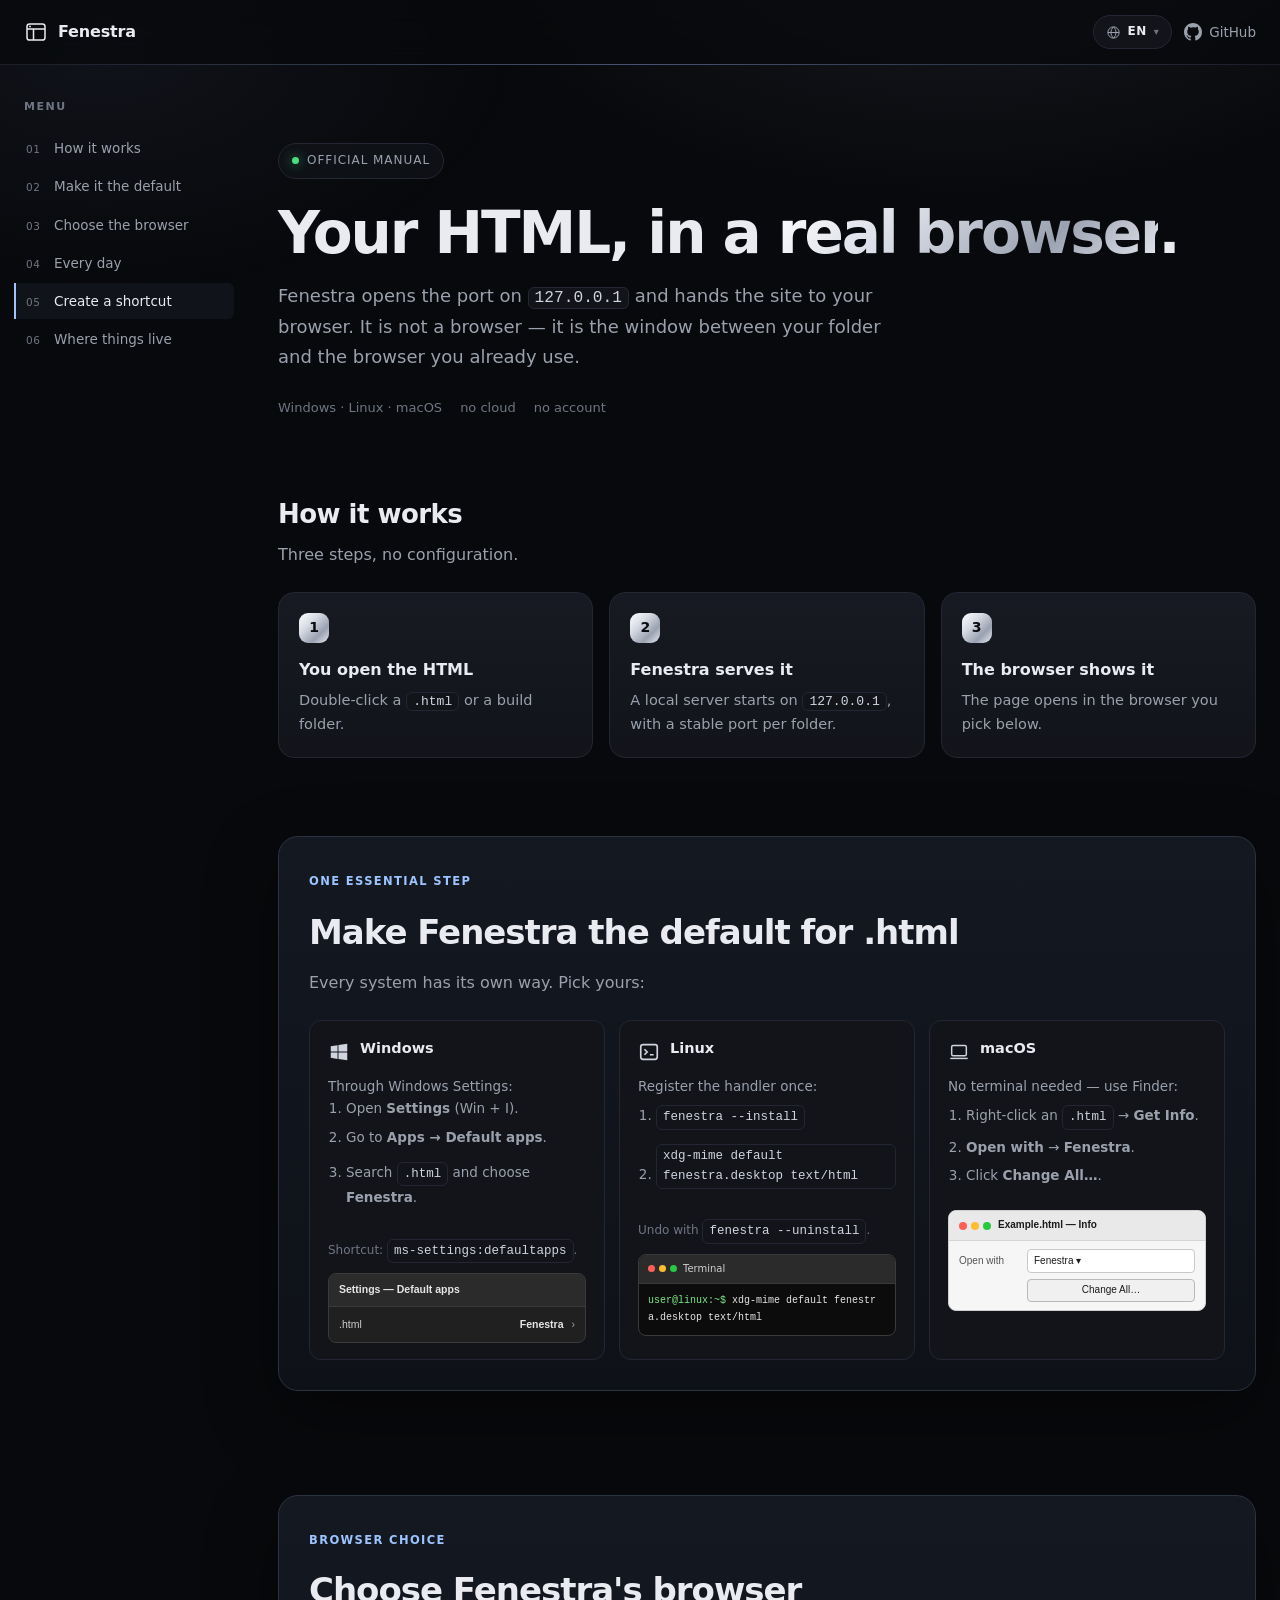
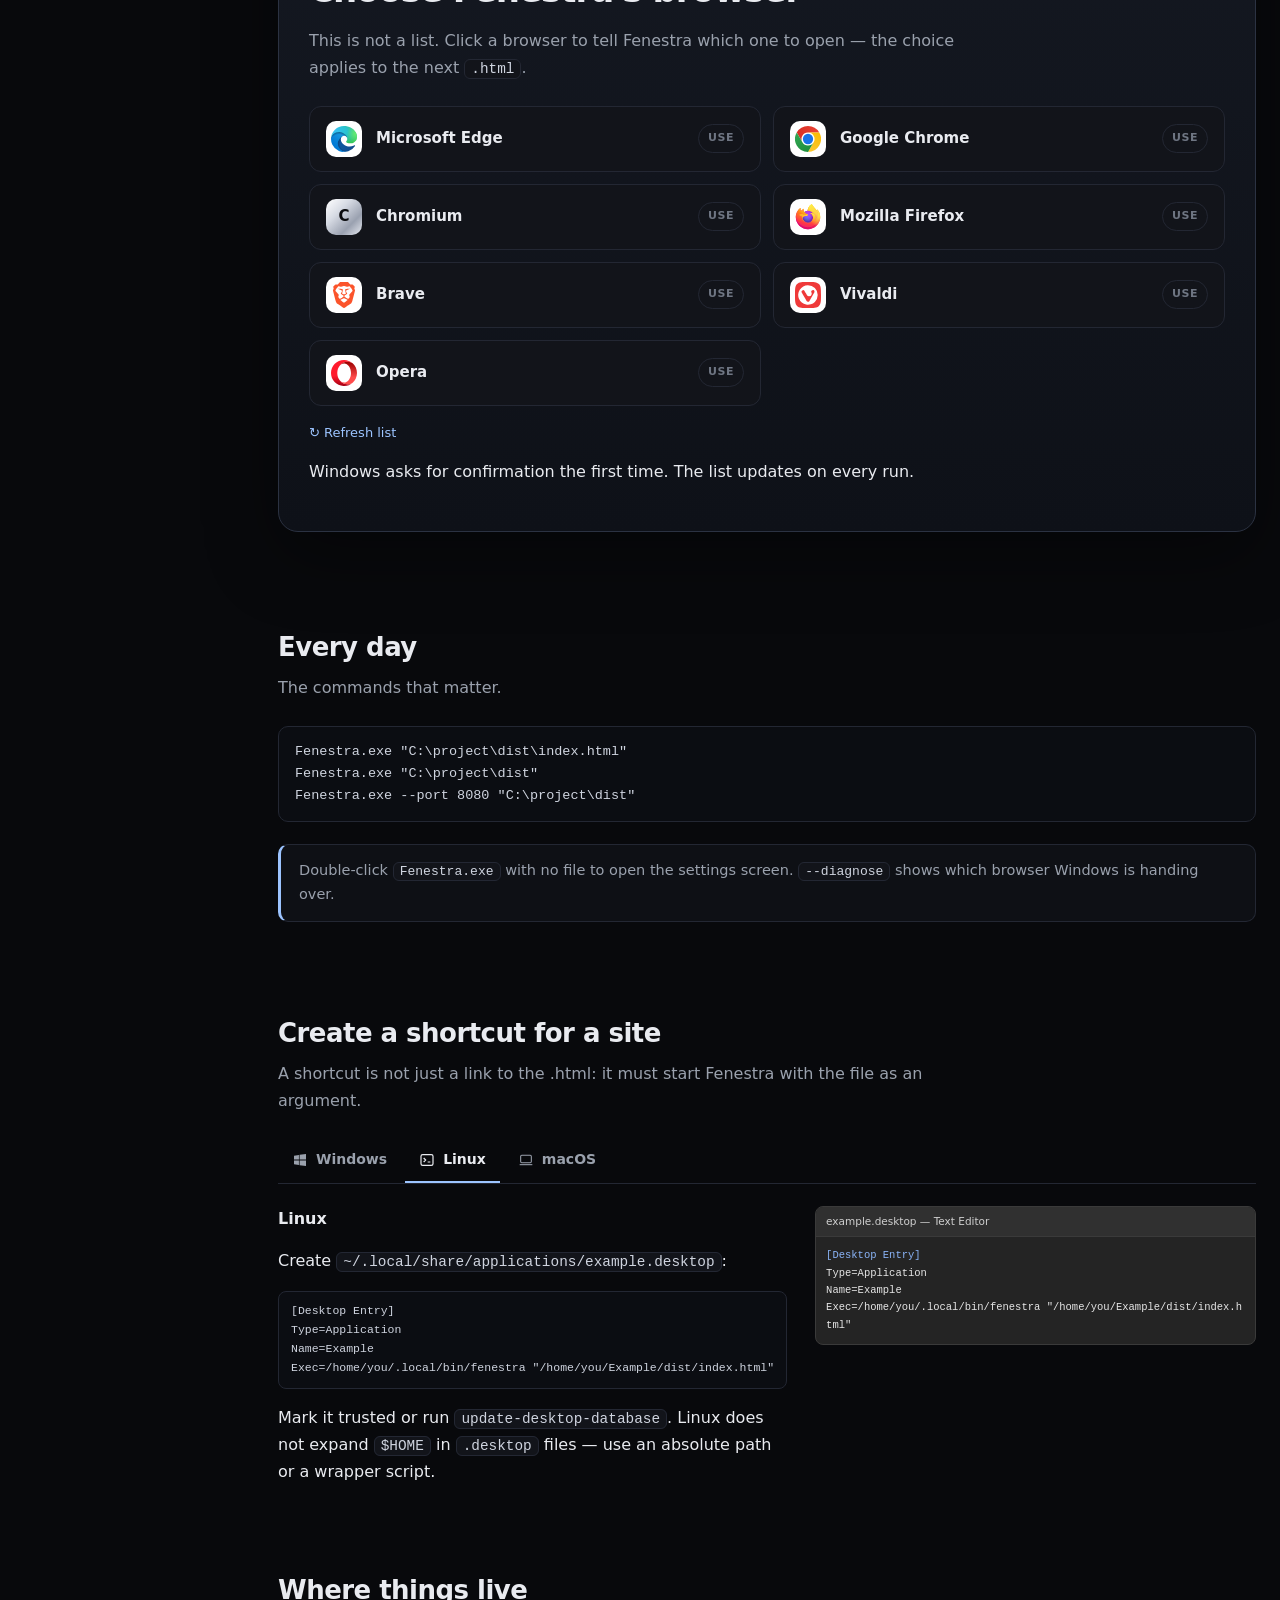
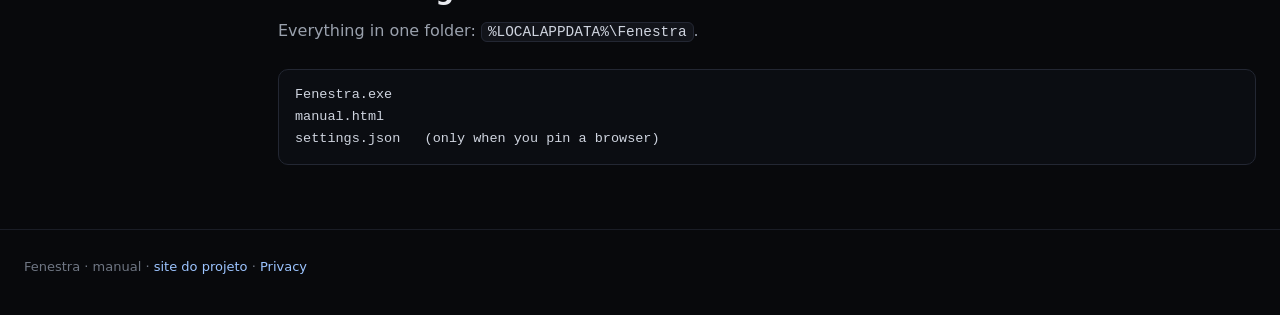
==== commit 2b7337da: "Privacy: add privacy page in 7 languages and first-visit notice" ====
--- a/docs/manual.html
+++ b/docs/manual.html
@@ -1,7 +1,11 @@
 <!doctype html>
-<html lang="pt-BR">
+<html lang="pt-BR" class="i18n-pending">
 <head>
 <meta charset="utf-8">
+  <style>html.i18n-pending body { visibility: hidden; } html { background: #08090c; }</style>
+  <noscript><style>html.i18n-pending body { visibility: visible; }</style></noscript>
+  <script>setTimeout(function () { document.documentElement.classList.remove("i18n-pending"); }, 3000);</script>
+
 <meta name="viewport" content="width=device-width, initial-scale=1">
 <link rel="icon" type="image/svg+xml" href="[data-uri]">
 <title>Fenestra — manual</title>
@@ -1574,7 +1578,7 @@
 
 <footer>
   <div class="wrap">
-    Fenestra · <span id="foot">manual local</span> · <a href="https://benedetleandro.github.io/fenestra/">site do projeto</a>
+    Fenestra · <span id="foot">manual local</span> · <a href="https://benedetleandro.github.io/fenestra/">site do projeto</a> · <a href="https://benedetleandro.github.io/fenestra/privacy.html" target="_blank" rel="noopener">Privacy</a>
   </div>
 </footer>
 
@@ -1592,7 +1596,7 @@
       : (SUPPORTED.indexOf(nav) >= 0 ? nav : "en");
   }
 
-  function apply(l) {
+  function apply(l, persist) {
     document.documentElement.lang = TAGS[l] || l;
     var blocks = document.querySelectorAll("[data-block]");
     for (var i = 0; i < blocks.length; i++) {
@@ -1606,7 +1610,7 @@
     if (code) code.textContent = l.toUpperCase();
     var foot = document.getElementById("foot");
     if (foot) foot.textContent = "manual";
-    try { localStorage.setItem("fenestra-manual-lang", l); } catch (e) {}
+    if (persist) { try { localStorage.setItem("fenestra-manual-lang", l); } catch (e) {} }
   }
 
   var langBtn = document.getElementById("langBtn");
@@ -1619,7 +1623,7 @@
     });
     langPop.querySelectorAll("[data-set-lang]").forEach(function (btn) {
       btn.addEventListener("click", function () {
-        apply(btn.getAttribute("data-set-lang"));
+        apply(btn.getAttribute("data-set-lang"), true);
         langPop.classList.remove("open");
         langBtn.setAttribute("aria-expanded", "false");
       });
@@ -1637,7 +1641,8 @@
       }
     });
   }
-  apply(lang);
+  apply(lang, false);
+  document.documentElement.classList.remove("i18n-pending");
 })();
 </script>
 
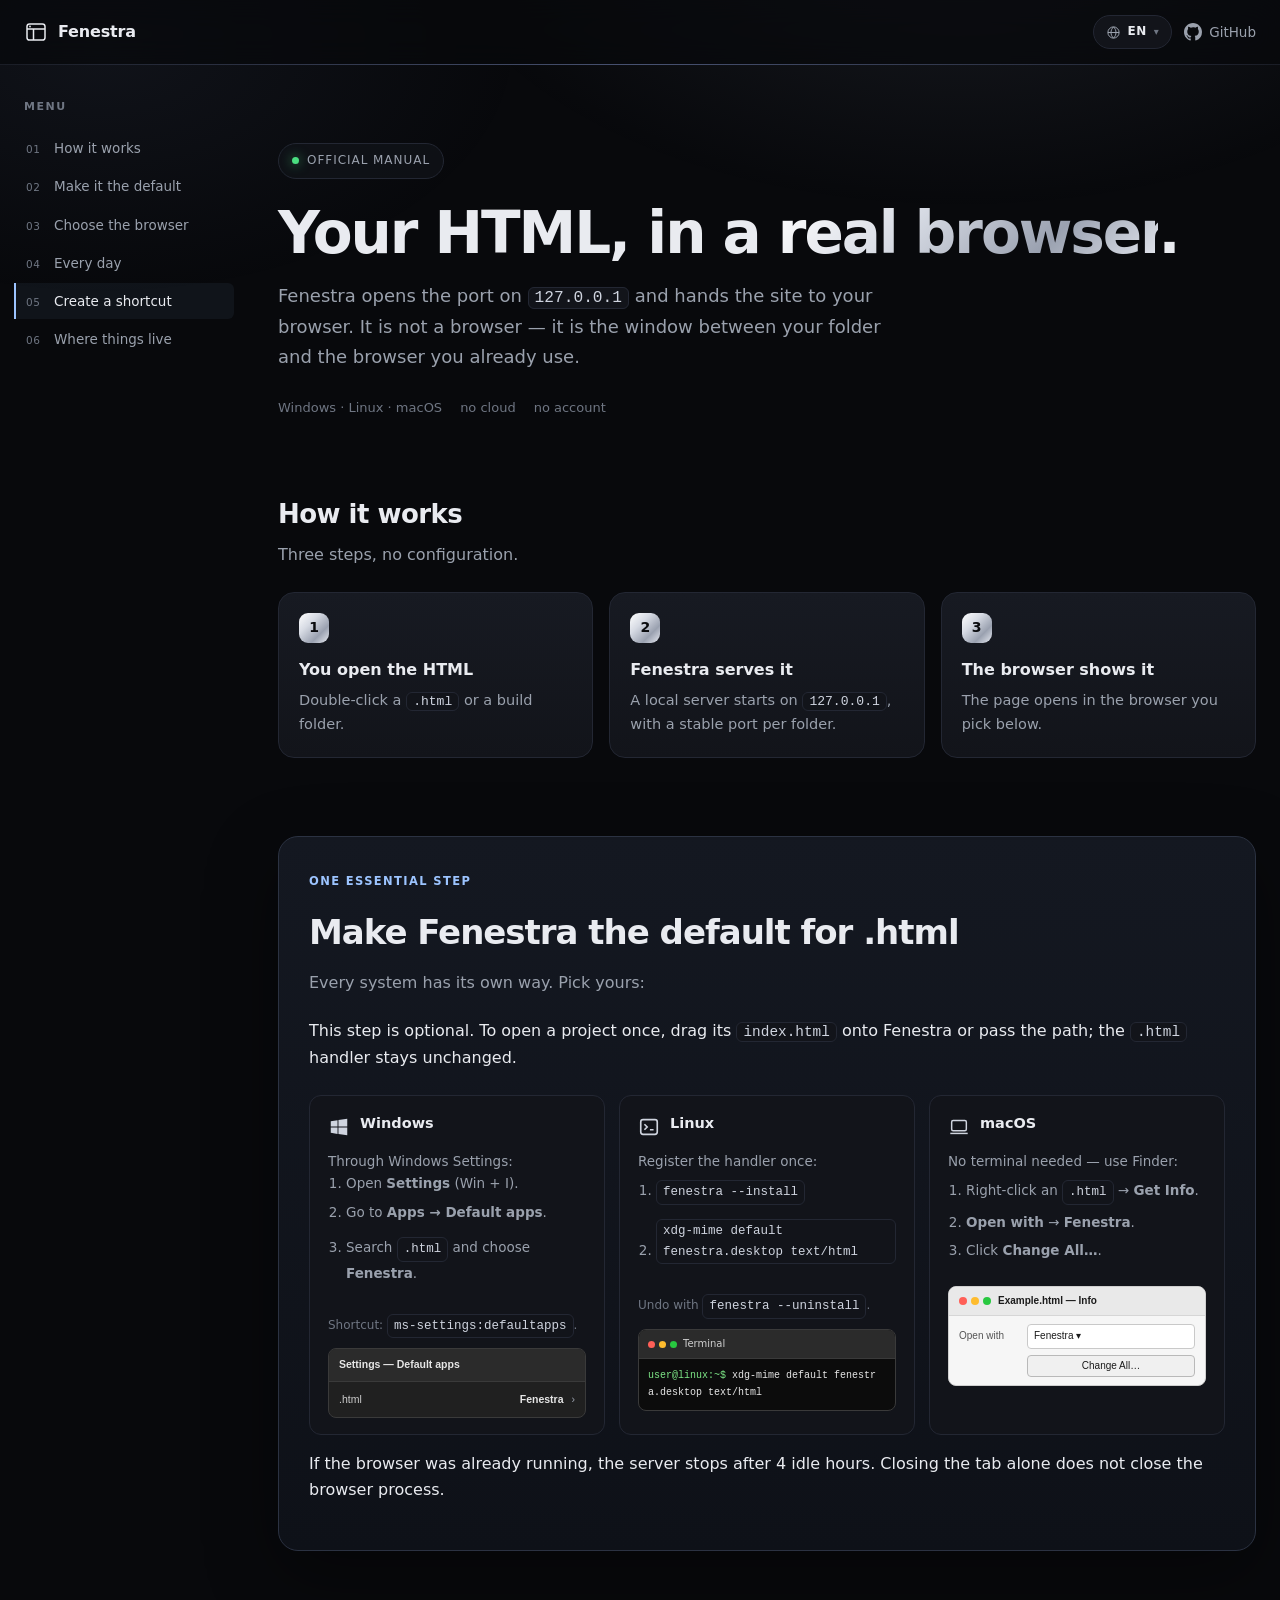
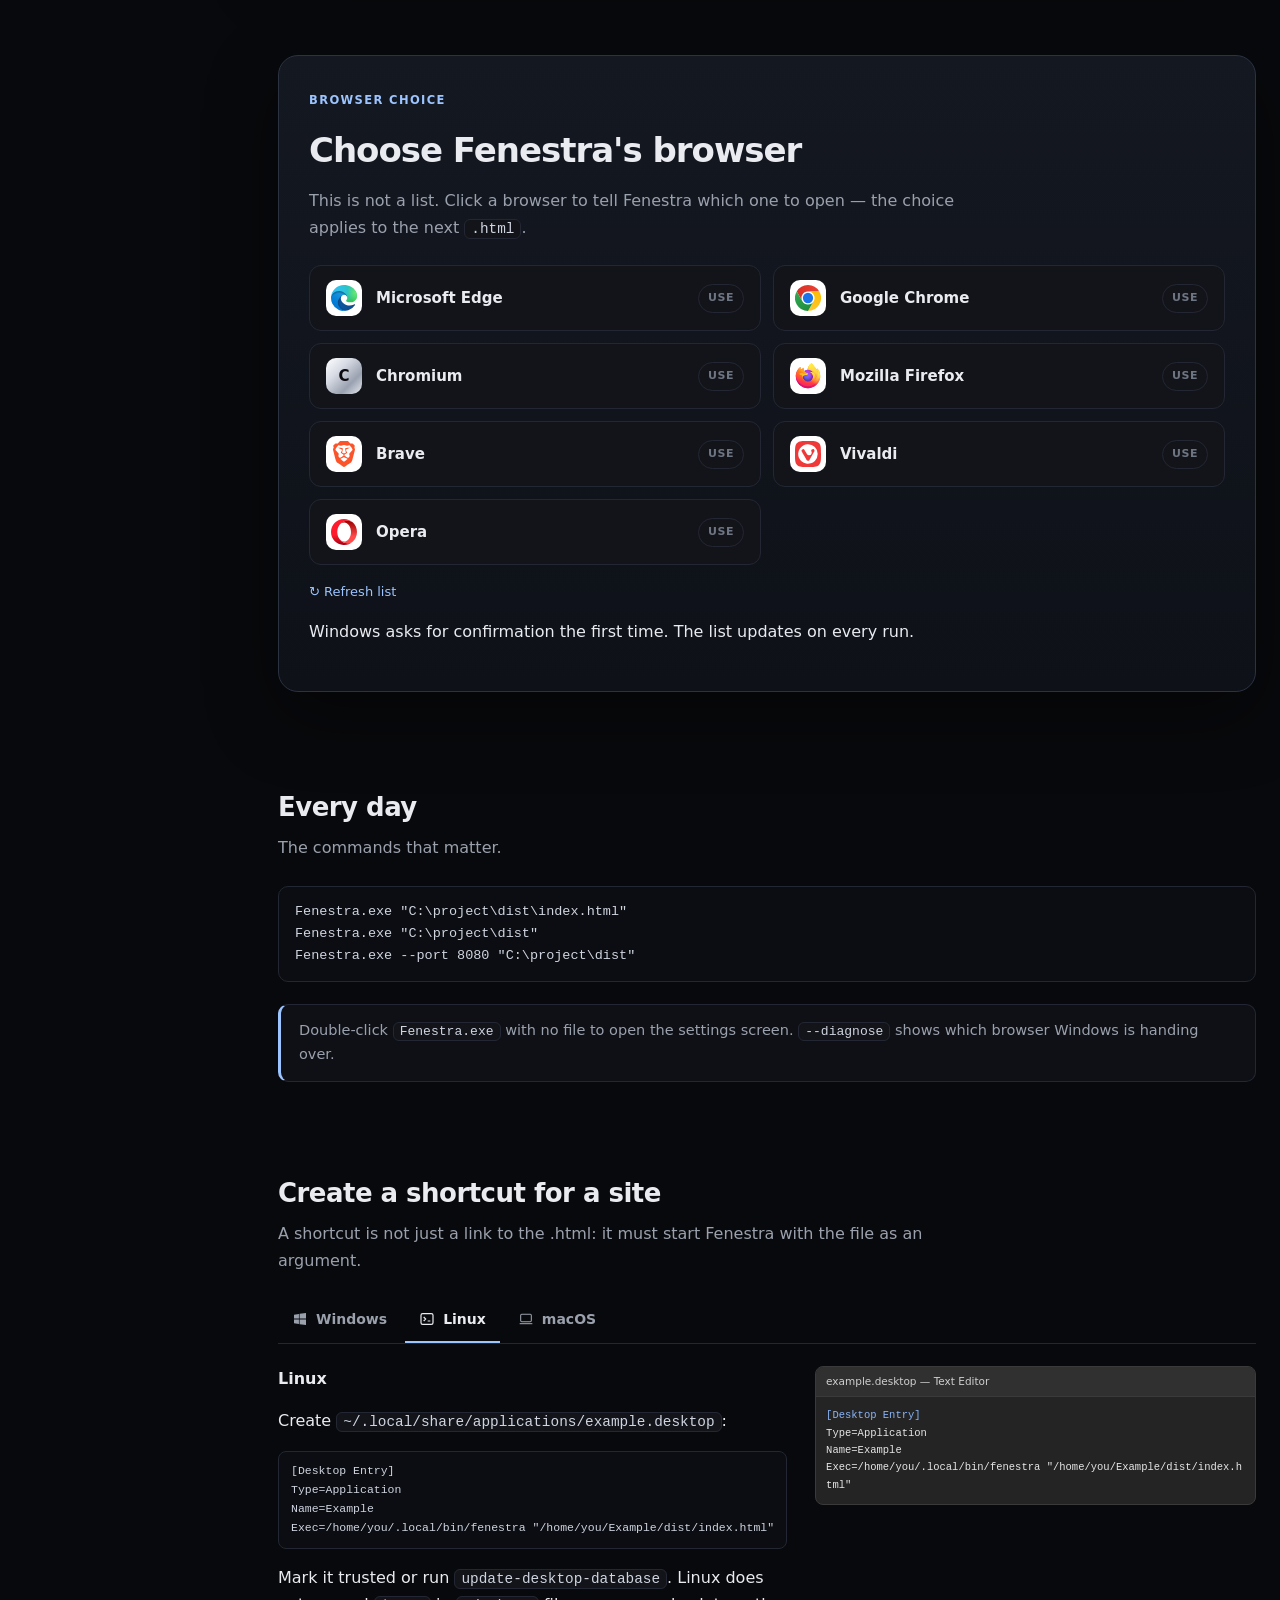
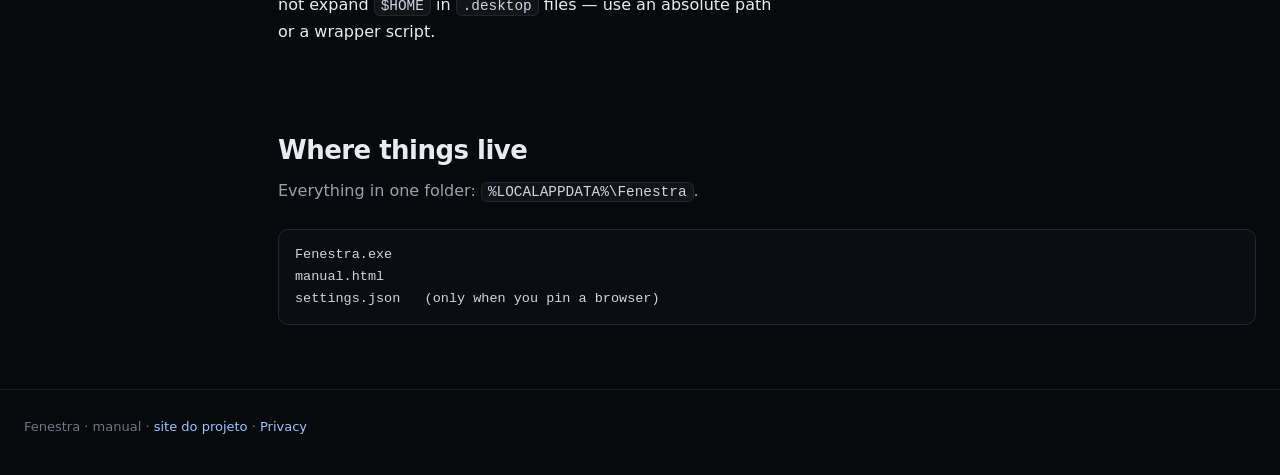
==== commit 6d88e234: "Manual: clarify that setting as default is optional" ====
--- a/docs/manual.html
+++ b/docs/manual.html
@@ -314,6 +314,7 @@
         <span class="kicker">one essential step</span>
         <h2>Make Fenestra the default for .html</h2>
         <p class="lead2">Every system has its own way. Pick yours:</p>
+        <p class="side-note">This step is optional. To open a project once, drag its <code>index.html</code> onto Fenestra or pass the path; the <code>.html</code> handler stays unchanged.</p>
         <div class="os-cards">
           <div class="os-card">
             <div class="os-head"><svg viewBox="0 0 24 24" fill="currentColor" aria-hidden="true"><path d="M3 5.6 10.4 4.5v6.9H3zM11.4 4.3 21 3v8.4h-9.6zM3 12.6h7.4v6.9L3 18.4zM11.4 12.6H21V21l-9.6-1.3z"/></svg><h3>Windows</h3></div>
@@ -359,6 +360,7 @@
             </div>
           </div>
         </div>
+              <p class="side-note">If the browser was already running, the server stops after 4 idle hours. Closing the tab alone does not close the browser process.</p>
       </div>
     </section>
 
@@ -499,6 +501,7 @@
         <span class="kicker">um passo essencial</span>
         <h2>Torne o Fenestra o padrão para .html</h2>
         <p class="lead2">Cada sistema tem o seu jeito. Escolha o seu:</p>
+        <p class="side-note">Este passo é opcional. Para abrir um projeto uma vez, arraste o <code>index.html</code> sobre o Fenestra ou passe o caminho; o handler de <code>.html</code> não muda.</p>
         <div class="os-cards">
           <div class="os-card">
             <div class="os-head"><svg viewBox="0 0 24 24" fill="currentColor" aria-hidden="true"><path d="M3 5.6 10.4 4.5v6.9H3zM11.4 4.3 21 3v8.4h-9.6zM3 12.6h7.4v6.9L3 18.4zM11.4 12.6H21V21l-9.6-1.3z"/></svg><h3>Windows</h3></div>
@@ -544,6 +547,7 @@
             </div>
           </div>
         </div>
+              <p class="side-note">Se o navegador já estava aberto, o servidor encerra após 4 horas ociosas. Fechar apenas a aba não encerra o processo do navegador.</p>
       </div>
     </section>
 
@@ -684,6 +688,7 @@
         <span class="kicker">un paso imprescindible</span>
         <h2>Haz que Fenestra sea el predeterminado para .html</h2>
         <p class="lead2">Cada sistema tiene su propio método. Elige el tuyo:</p>
+        <p class="side-note">Este paso es opcional. Para abrir un proyecto una vez, arrastra el <code>index.html</code> sobre Fenestra o pasa la ruta; el controlador de <code>.html</code> no cambia.</p>
         <div class="os-cards">
           <div class="os-card">
             <div class="os-head"><svg viewBox="0 0 24 24" fill="currentColor" aria-hidden="true"><path d="M3 5.6 10.4 4.5v6.9H3zM11.4 4.3 21 3v8.4h-9.6zM3 12.6h7.4v6.9L3 18.4zM11.4 12.6H21V21l-9.6-1.3z"/></svg><h3>Windows</h3></div>
@@ -729,6 +734,7 @@
             </div>
           </div>
         </div>
+              <p class="side-note">Si el navegador ya estaba abierto, el servidor se detiene tras 4 horas de inactividad. Cerrar solo la pestaña no cierra el proceso del navegador.</p>
       </div>
     </section>
 
@@ -869,6 +875,7 @@
         <span class="kicker">une étape essentielle</span>
         <h2>Faire de Fenestra le programme par défaut pour .html</h2>
         <p class="lead2">Chaque système a sa propre méthode. Choisissez la vôtre :</p>
+        <p class="side-note">Cette étape est facultative. Pour ouvrir un projet une seule fois, faites glisser son <code>index.html</code> sur Fenestra ou passez le chemin ; l’association <code>.html</code> reste inchangée.</p>
         <div class="os-cards">
           <div class="os-card">
             <div class="os-head"><svg viewBox="0 0 24 24" fill="currentColor" aria-hidden="true"><path d="M3 5.6 10.4 4.5v6.9H3zM11.4 4.3 21 3v8.4h-9.6zM3 12.6h7.4v6.9L3 18.4zM11.4 12.6H21V21l-9.6-1.3z"/></svg><h3>Windows</h3></div>
@@ -914,6 +921,7 @@
             </div>
           </div>
         </div>
+              <p class="side-note">Si le navigateur était déjà ouvert, le serveur s’arrête après 4 heures d’inactivité. Fermer l’onglet ne ferme pas le processus du navigateur.</p>
       </div>
     </section>
 
@@ -1054,6 +1062,7 @@
         <span class="kicker">ein wesentlicher Schritt</span>
         <h2>Fenestra zum Standard für .html machen</h2>
         <p class="lead2">Jedes System hat seinen eigenen Weg. Wählen Sie Ihren:</p>
+        <p class="side-note">Dieser Schritt ist optional. Um ein Projekt einmal zu öffnen, ziehen Sie seine <code>index.html</code> auf Fenestra oder übergeben Sie den Pfad; die <code>.html</code>-Zuordnung bleibt unverändert.</p>
         <div class="os-cards">
           <div class="os-card">
             <div class="os-head"><svg viewBox="0 0 24 24" fill="currentColor" aria-hidden="true"><path d="M3 5.6 10.4 4.5v6.9H3zM11.4 4.3 21 3v8.4h-9.6zM3 12.6h7.4v6.9L3 18.4zM11.4 12.6H21V21l-9.6-1.3z"/></svg><h3>Windows</h3></div>
@@ -1099,6 +1108,7 @@
             </div>
           </div>
         </div>
+              <p class="side-note">Wenn der Browser bereits lief, beendet sich der Server nach 4 Stunden ohne Anfragen. Das Schließen des Tabs beendet den Browserprozess nicht.</p>
       </div>
     </section>
 
@@ -1239,6 +1249,7 @@
         <span class="kicker">un passaggio essenziale</span>
         <h2>Rendi Fenestra il predefinito per .html</h2>
         <p class="lead2">Ogni sistema ha il suo modo. Scegli il tuo:</p>
+        <p class="side-note">Questo passaggio è facoltativo. Per aprire un progetto una volta, trascina il suo <code>index.html</code> su Fenestra o passa il percorso; l’associazione <code>.html</code> non cambia.</p>
         <div class="os-cards">
           <div class="os-card">
             <div class="os-head"><svg viewBox="0 0 24 24" fill="currentColor" aria-hidden="true"><path d="M3 5.6 10.4 4.5v6.9H3zM11.4 4.3 21 3v8.4h-9.6zM3 12.6h7.4v6.9L3 18.4zM11.4 12.6H21V21l-9.6-1.3z"/></svg><h3>Windows</h3></div>
@@ -1284,6 +1295,7 @@
             </div>
           </div>
         </div>
+              <p class="side-note">Se il browser era già aperto, il server si ferma dopo 4 ore di inattività. Chiudere la scheda non chiude il processo del browser.</p>
       </div>
     </section>
 
@@ -1424,6 +1436,7 @@
         <span class="kicker">één essentiële stap</span>
         <h2>Maak Fenestra de standaard voor .html</h2>
         <p class="lead2">Elk systeem heeft zijn eigen aanpak. Kies de jouwe:</p>
+        <p class="side-note">Deze stap is optioneel. Om een project één keer te openen, sleep je de <code>index.html</code> naar Fenestra of geef je het pad mee; de <code>.html</code>-koppeling blijft ongewijzigd.</p>
         <div class="os-cards">
           <div class="os-card">
             <div class="os-head"><svg viewBox="0 0 24 24" fill="currentColor" aria-hidden="true"><path d="M3 5.6 10.4 4.5v6.9H3zM11.4 4.3 21 3v8.4h-9.6zM3 12.6h7.4v6.9L3 18.4zM11.4 12.6H21V21l-9.6-1.3z"/></svg><h3>Windows</h3></div>
@@ -1469,6 +1482,7 @@
             </div>
           </div>
         </div>
+              <p class="side-note">Als de browser al open was, stopt de server na 4 uur zonder verzoeken. Alleen het tabblad sluiten beëindigt het browserproces niet.</p>
       </div>
     </section>
 
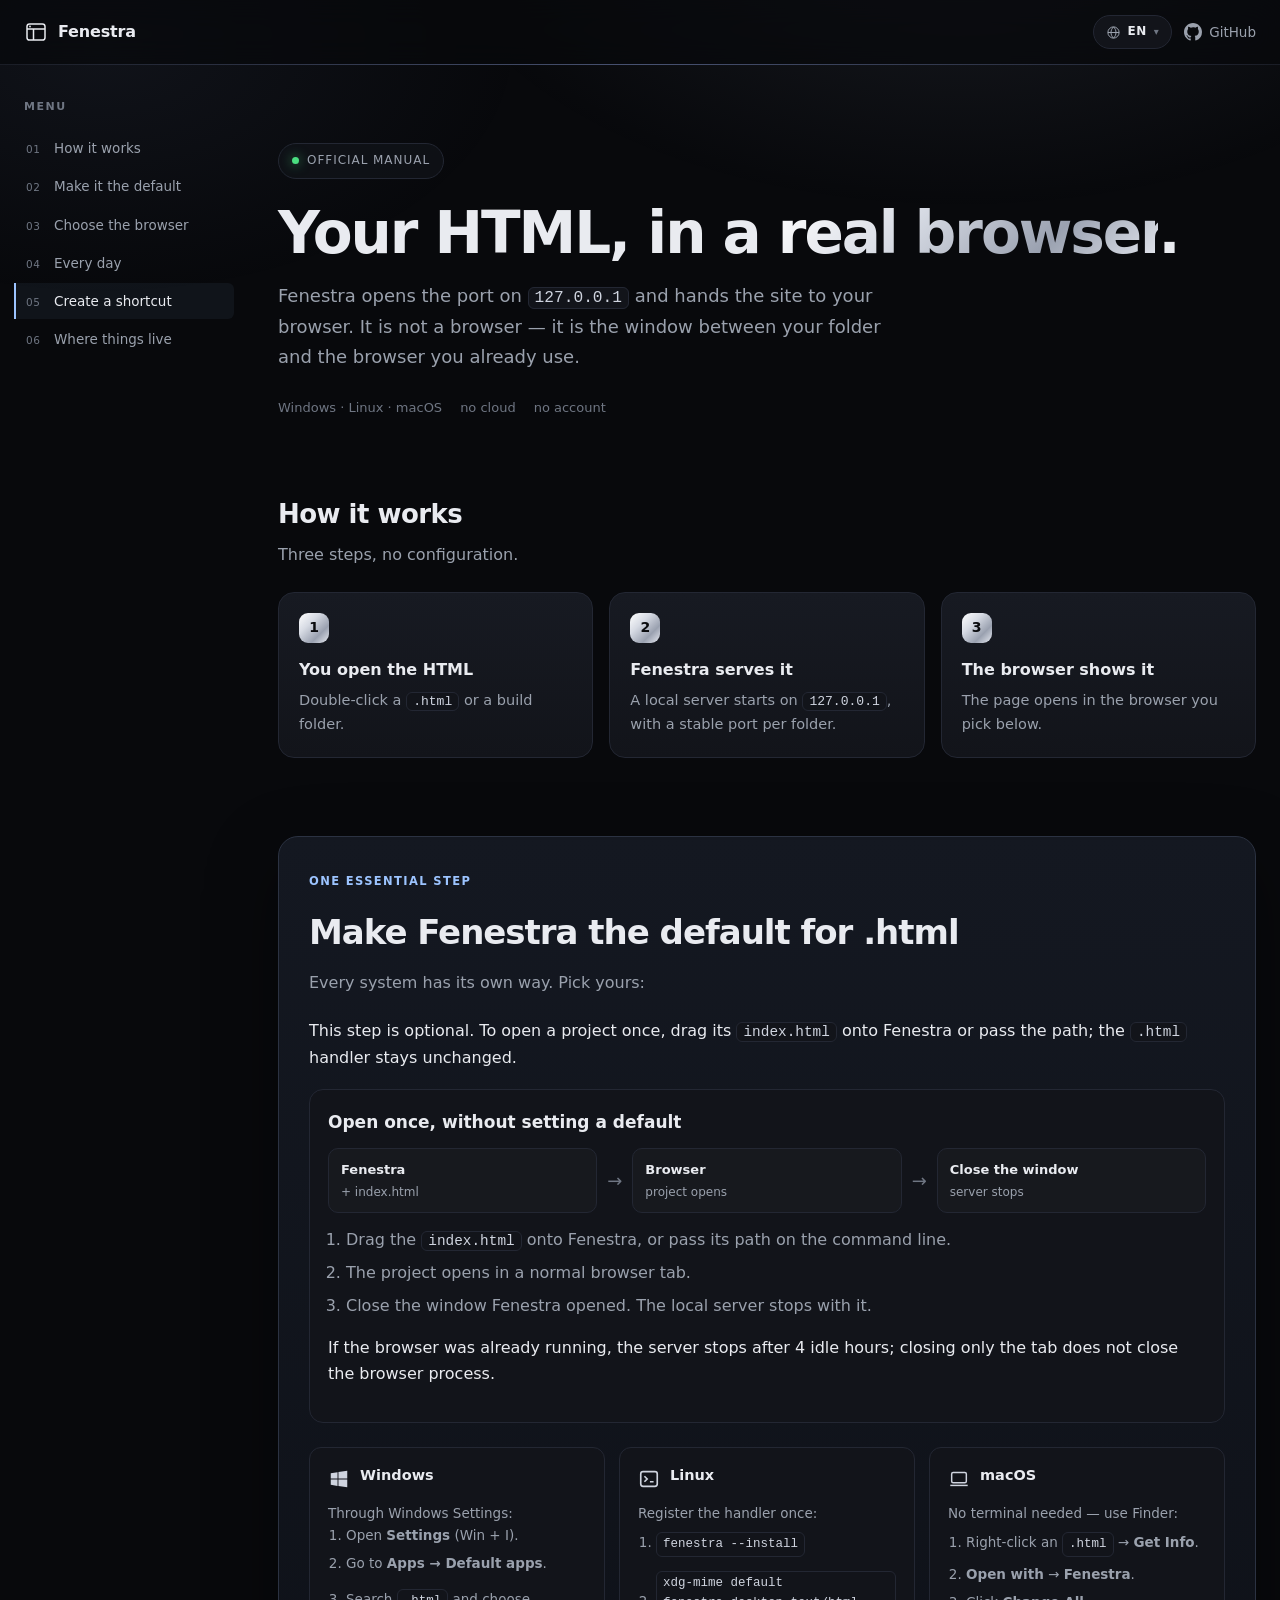
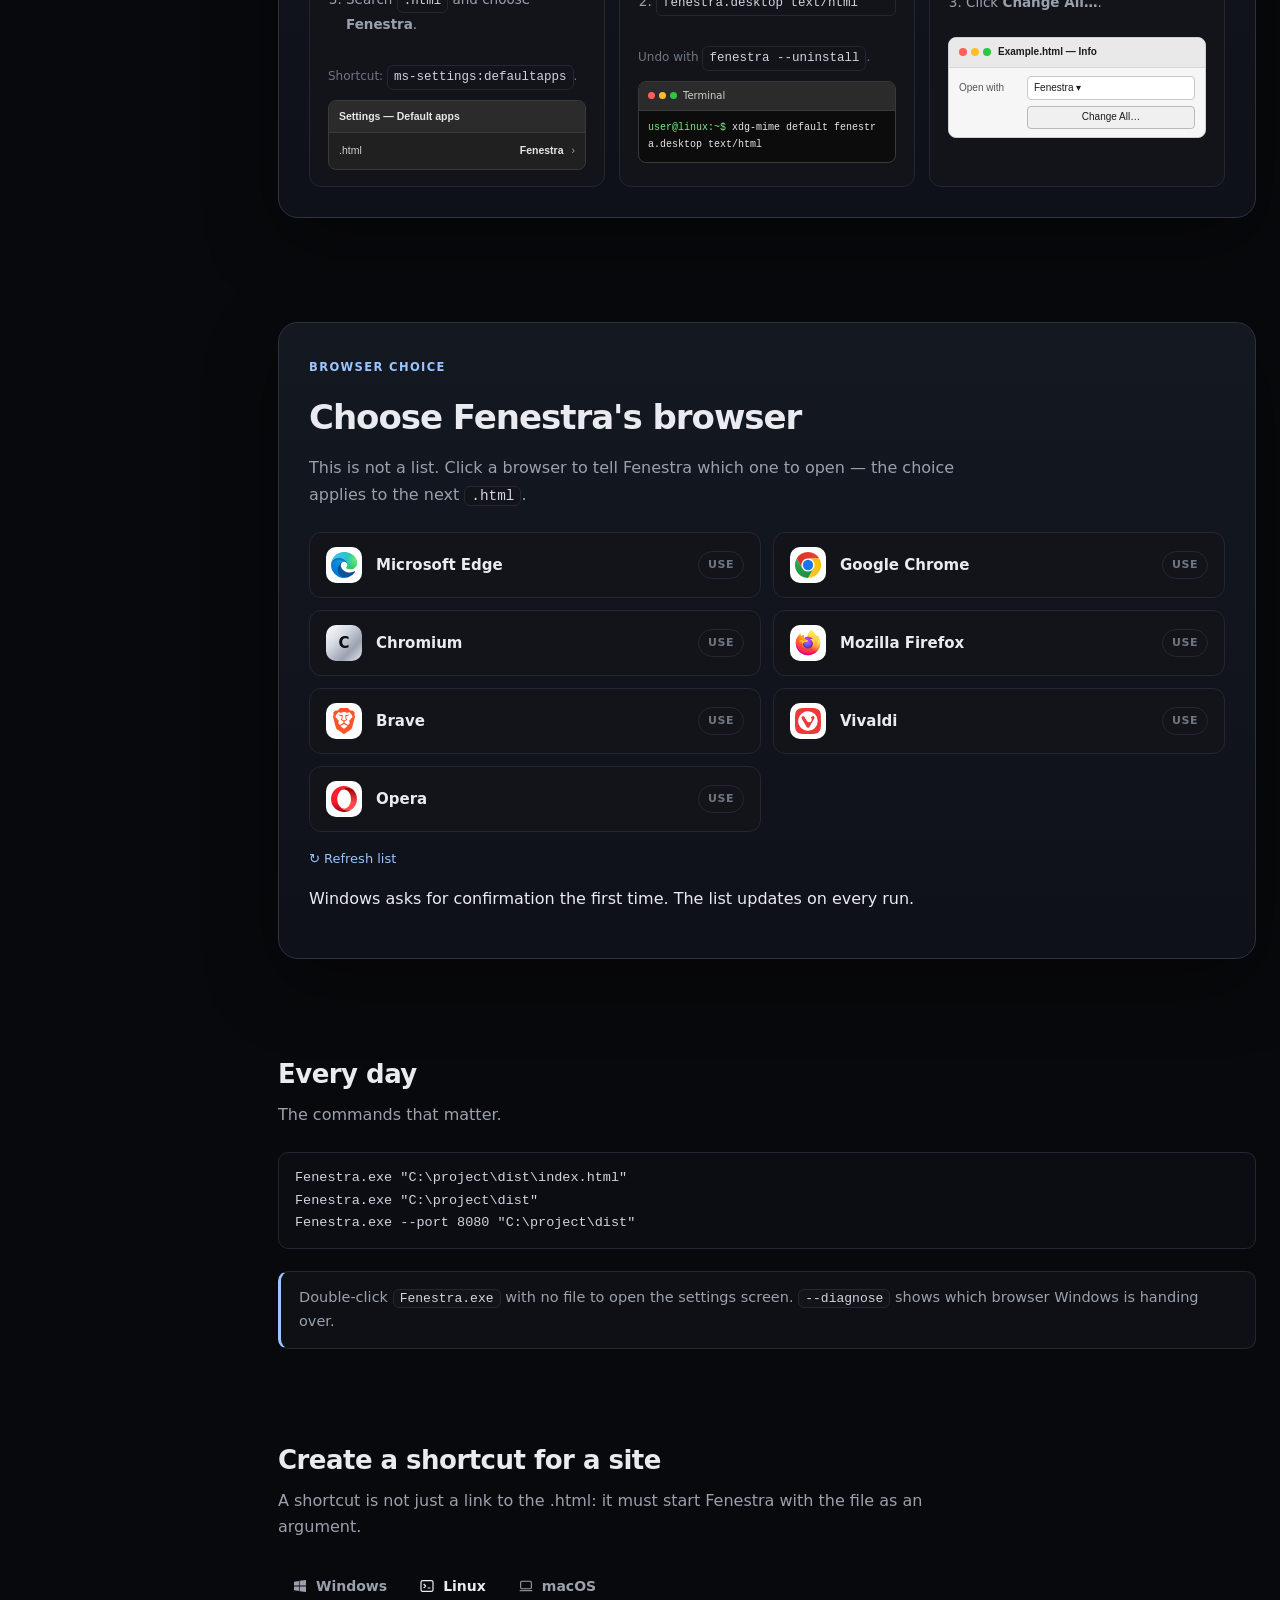
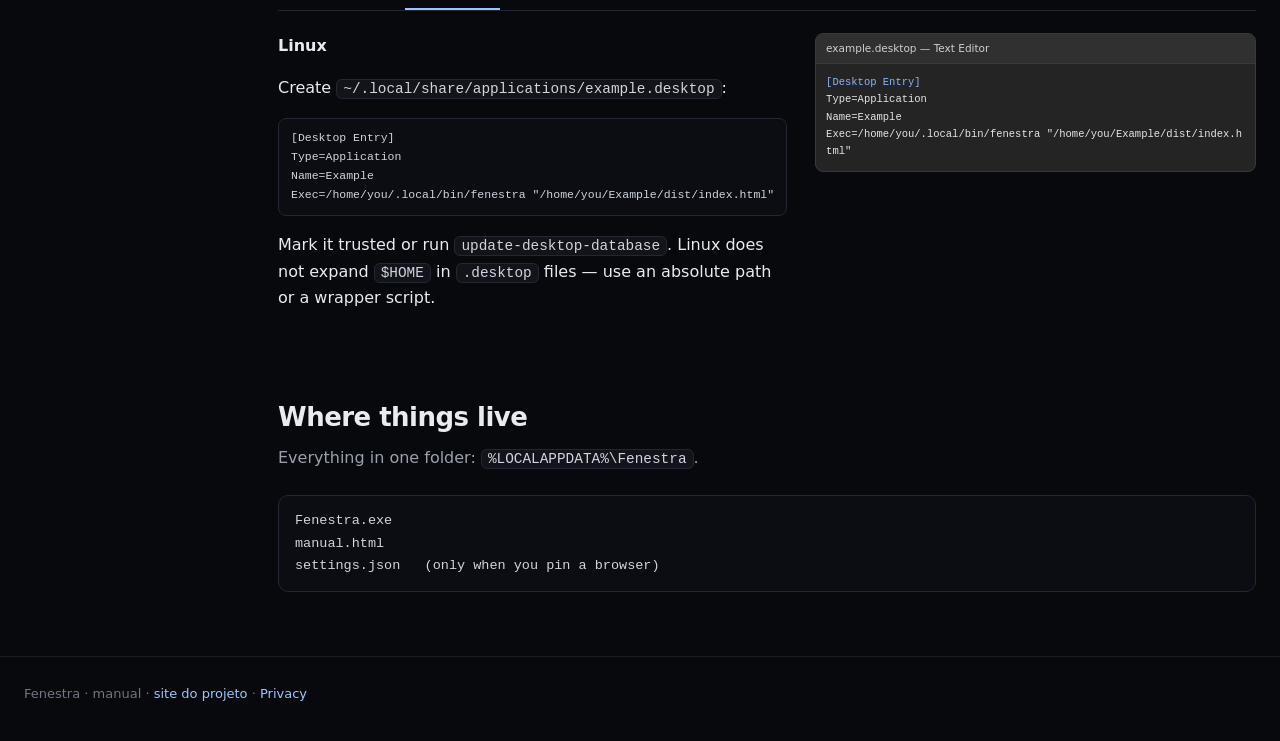
==== commit 526ce63e: "Manual: add one-time open flow" ====
--- a/docs/manual.html
+++ b/docs/manual.html
@@ -2,7 +2,18 @@
 <html lang="pt-BR" class="i18n-pending">
 <head>
 <meta charset="utf-8">
-  <style>html.i18n-pending body { visibility: hidden; } html { background: #08090c; }</style>
+  <style>html.i18n-pending body { visibility: hidden; } html { background: #08090c; }
+  .once { border: 1px solid var(--line); border-radius: 14px; padding: 18px; margin: 18px 0 22px; background: var(--panel); }
+  .once h3 { margin: 0 0 12px; font-size: 17px; }
+  .once-flow { display: flex; align-items: center; gap: 10px; flex-wrap: wrap; margin: 0 0 14px; }
+  .once-node { flex: 1 1 150px; border: 1px solid var(--line); border-radius: 10px; padding: 10px 12px; background: rgba(255,255,255,.02); }
+  .once-node strong { display: block; font-size: 13px; }
+  .once-node span { display: block; color: var(--muted); font-size: 12px; margin-top: 2px; }
+  .once-arrow { color: var(--muted-2); font-size: 18px; }
+  .once ol { margin: 0; padding-left: 18px; color: var(--muted); }
+  .once li { margin: 6px 0; }
+  @media (max-width: 700px) { .once-arrow { display: none; } }
+</style>
   <noscript><style>html.i18n-pending body { visibility: visible; }</style></noscript>
   <script>setTimeout(function () { document.documentElement.classList.remove("i18n-pending"); }, 3000);</script>
 
@@ -315,6 +326,19 @@
         <h2>Make Fenestra the default for .html</h2>
         <p class="lead2">Every system has its own way. Pick yours:</p>
         <p class="side-note">This step is optional. To open a project once, drag its <code>index.html</code> onto Fenestra or pass the path; the <code>.html</code> handler stays unchanged.</p>
+        <div class="once">
+          <h3>Open once, without setting a default</h3>
+          <div class="once-flow">
+            <div class="once-node"><strong>Fenestra</strong><span>+ index.html</span></div>
+            <div class="once-arrow">&#8594;</div>
+            <div class="once-node"><strong>Browser</strong><span>project opens</span></div>
+            <div class="once-arrow">&#8594;</div>
+            <div class="once-node"><strong>Close the window</strong><span>server stops</span></div>
+          </div>
+          <ol><li>Drag the <code>index.html</code> onto Fenestra, or pass its path on the command line.</li><li>The project opens in a normal browser tab.</li><li>Close the window Fenestra opened. The local server stops with it.</li></ol>
+          <p class="side-note">If the browser was already running, the server stops after 4 idle hours; closing only the tab does not close the browser process.</p>
+        </div>
+        
         <div class="os-cards">
           <div class="os-card">
             <div class="os-head"><svg viewBox="0 0 24 24" fill="currentColor" aria-hidden="true"><path d="M3 5.6 10.4 4.5v6.9H3zM11.4 4.3 21 3v8.4h-9.6zM3 12.6h7.4v6.9L3 18.4zM11.4 12.6H21V21l-9.6-1.3z"/></svg><h3>Windows</h3></div>
@@ -360,8 +384,7 @@
             </div>
           </div>
         </div>
-              <p class="side-note">If the browser was already running, the server stops after 4 idle hours. Closing the tab alone does not close the browser process.</p>
-      </div>
+              </div>
     </section>
 
     <section id="browser-en">
@@ -502,6 +525,19 @@
         <h2>Torne o Fenestra o padrão para .html</h2>
         <p class="lead2">Cada sistema tem o seu jeito. Escolha o seu:</p>
         <p class="side-note">Este passo é opcional. Para abrir um projeto uma vez, arraste o <code>index.html</code> sobre o Fenestra ou passe o caminho; o handler de <code>.html</code> não muda.</p>
+        <div class="once">
+          <h3>Abra uma vez, sem tornar padrão</h3>
+          <div class="once-flow">
+            <div class="once-node"><strong>Fenestra</strong><span>+ index.html</span></div>
+            <div class="once-arrow">&#8594;</div>
+            <div class="once-node"><strong>Navegador</strong><span>projeto aberto</span></div>
+            <div class="once-arrow">&#8594;</div>
+            <div class="once-node"><strong>Feche a janela</strong><span>servidor encerra</span></div>
+          </div>
+          <ol><li>Arraste o <code>index.html</code> sobre o Fenestra, ou passe o caminho na linha de comando.</li><li>O projeto abre numa aba normal do navegador.</li><li>Feche a janela que o Fenestra abriu. O servidor local encerra junto.</li></ol>
+          <p class="side-note">Se o navegador já estava aberto, o servidor encerra após 4 horas ociosas; fechar só a aba não encerra o processo do navegador.</p>
+        </div>
+        
         <div class="os-cards">
           <div class="os-card">
             <div class="os-head"><svg viewBox="0 0 24 24" fill="currentColor" aria-hidden="true"><path d="M3 5.6 10.4 4.5v6.9H3zM11.4 4.3 21 3v8.4h-9.6zM3 12.6h7.4v6.9L3 18.4zM11.4 12.6H21V21l-9.6-1.3z"/></svg><h3>Windows</h3></div>
@@ -547,8 +583,7 @@
             </div>
           </div>
         </div>
-              <p class="side-note">Se o navegador já estava aberto, o servidor encerra após 4 horas ociosas. Fechar apenas a aba não encerra o processo do navegador.</p>
-      </div>
+              </div>
     </section>
 
     <section id="browser-pt">
@@ -689,6 +724,19 @@
         <h2>Haz que Fenestra sea el predeterminado para .html</h2>
         <p class="lead2">Cada sistema tiene su propio método. Elige el tuyo:</p>
         <p class="side-note">Este paso es opcional. Para abrir un proyecto una vez, arrastra el <code>index.html</code> sobre Fenestra o pasa la ruta; el controlador de <code>.html</code> no cambia.</p>
+        <div class="once">
+          <h3>Abrir una vez, sin hacerlo predeterminado</h3>
+          <div class="once-flow">
+            <div class="once-node"><strong>Fenestra</strong><span>+ index.html</span></div>
+            <div class="once-arrow">&#8594;</div>
+            <div class="once-node"><strong>Navegador</strong><span>proyecto abierto</span></div>
+            <div class="once-arrow">&#8594;</div>
+            <div class="once-node"><strong>Cierra la ventana</strong><span>el servidor se detiene</span></div>
+          </div>
+          <ol><li>Arrastra el <code>index.html</code> sobre Fenestra o pasa la ruta en la línea de comandos.</li><li>El proyecto se abre en una pestaña normal del navegador.</li><li>Cierra la ventana que abrió Fenestra. El servidor local se detiene con ella.</li></ol>
+          <p class="side-note">Si el navegador ya estaba abierto, el servidor se detiene tras 4 horas de inactividad; cerrar solo la pestaña no cierra el proceso del navegador.</p>
+        </div>
+        
         <div class="os-cards">
           <div class="os-card">
             <div class="os-head"><svg viewBox="0 0 24 24" fill="currentColor" aria-hidden="true"><path d="M3 5.6 10.4 4.5v6.9H3zM11.4 4.3 21 3v8.4h-9.6zM3 12.6h7.4v6.9L3 18.4zM11.4 12.6H21V21l-9.6-1.3z"/></svg><h3>Windows</h3></div>
@@ -734,8 +782,7 @@
             </div>
           </div>
         </div>
-              <p class="side-note">Si el navegador ya estaba abierto, el servidor se detiene tras 4 horas de inactividad. Cerrar solo la pestaña no cierra el proceso del navegador.</p>
-      </div>
+              </div>
     </section>
 
     <section id="browser-es">
@@ -876,6 +923,19 @@
         <h2>Faire de Fenestra le programme par défaut pour .html</h2>
         <p class="lead2">Chaque système a sa propre méthode. Choisissez la vôtre :</p>
         <p class="side-note">Cette étape est facultative. Pour ouvrir un projet une seule fois, faites glisser son <code>index.html</code> sur Fenestra ou passez le chemin ; l’association <code>.html</code> reste inchangée.</p>
+        <div class="once">
+          <h3>Ouvrir une fois, sans le définir par défaut</h3>
+          <div class="once-flow">
+            <div class="once-node"><strong>Fenestra</strong><span>+ index.html</span></div>
+            <div class="once-arrow">&#8594;</div>
+            <div class="once-node"><strong>Navigateur</strong><span>projet ouvert</span></div>
+            <div class="once-arrow">&#8594;</div>
+            <div class="once-node"><strong>Fermez la fenêtre</strong><span>le serveur s’arrête</span></div>
+          </div>
+          <ol><li>Faites glisser l’<code>index.html</code> sur Fenestra ou passez son chemin en ligne de commande.</li><li>Le projet s’ouvre dans un onglet normal du navigateur.</li><li>Fermez la fenêtre ouverte par Fenestra. Le serveur local s’arrête avec elle.</li></ol>
+          <p class="side-note">Si le navigateur était déjà ouvert, le serveur s’arrête après 4 heures d’inactivité ; fermer l’onglet ne ferme pas le processus du navigateur.</p>
+        </div>
+        
         <div class="os-cards">
           <div class="os-card">
             <div class="os-head"><svg viewBox="0 0 24 24" fill="currentColor" aria-hidden="true"><path d="M3 5.6 10.4 4.5v6.9H3zM11.4 4.3 21 3v8.4h-9.6zM3 12.6h7.4v6.9L3 18.4zM11.4 12.6H21V21l-9.6-1.3z"/></svg><h3>Windows</h3></div>
@@ -921,8 +981,7 @@
             </div>
           </div>
         </div>
-              <p class="side-note">Si le navigateur était déjà ouvert, le serveur s’arrête après 4 heures d’inactivité. Fermer l’onglet ne ferme pas le processus du navigateur.</p>
-      </div>
+              </div>
     </section>
 
     <section id="browser-fr">
@@ -1063,6 +1122,19 @@
         <h2>Fenestra zum Standard für .html machen</h2>
         <p class="lead2">Jedes System hat seinen eigenen Weg. Wählen Sie Ihren:</p>
         <p class="side-note">Dieser Schritt ist optional. Um ein Projekt einmal zu öffnen, ziehen Sie seine <code>index.html</code> auf Fenestra oder übergeben Sie den Pfad; die <code>.html</code>-Zuordnung bleibt unverändert.</p>
+        <div class="once">
+          <h3>Einmal öffnen, ohne Standard zu werden</h3>
+          <div class="once-flow">
+            <div class="once-node"><strong>Fenestra</strong><span>+ index.html</span></div>
+            <div class="once-arrow">&#8594;</div>
+            <div class="once-node"><strong>Browser</strong><span>Projekt offen</span></div>
+            <div class="once-arrow">&#8594;</div>
+            <div class="once-node"><strong>Fenster schließen</strong><span>Server beendet</span></div>
+          </div>
+          <ol><li>Ziehen Sie die <code>index.html</code> auf Fenestra oder übergeben Sie den Pfad auf der Kommandozeile.</li><li>Das Projekt öffnet sich in einem normalen Browser-Tab.</li><li>Schließen Sie das von Fenestra geöffnete Fenster. Der lokale Server beendet sich mit ihm.</li></ol>
+          <p class="side-note">Wenn der Browser bereits lief, beendet sich der Server nach 4 Stunden ohne Anfragen; nur den Tab zu schließen beendet den Browserprozess nicht.</p>
+        </div>
+        
         <div class="os-cards">
           <div class="os-card">
             <div class="os-head"><svg viewBox="0 0 24 24" fill="currentColor" aria-hidden="true"><path d="M3 5.6 10.4 4.5v6.9H3zM11.4 4.3 21 3v8.4h-9.6zM3 12.6h7.4v6.9L3 18.4zM11.4 12.6H21V21l-9.6-1.3z"/></svg><h3>Windows</h3></div>
@@ -1108,8 +1180,7 @@
             </div>
           </div>
         </div>
-              <p class="side-note">Wenn der Browser bereits lief, beendet sich der Server nach 4 Stunden ohne Anfragen. Das Schließen des Tabs beendet den Browserprozess nicht.</p>
-      </div>
+              </div>
     </section>
 
     <section id="browser-de">
@@ -1250,6 +1321,19 @@
         <h2>Rendi Fenestra il predefinito per .html</h2>
         <p class="lead2">Ogni sistema ha il suo modo. Scegli il tuo:</p>
         <p class="side-note">Questo passaggio è facoltativo. Per aprire un progetto una volta, trascina il suo <code>index.html</code> su Fenestra o passa il percorso; l’associazione <code>.html</code> non cambia.</p>
+        <div class="once">
+          <h3>Apri una volta, senza renderlo predefinito</h3>
+          <div class="once-flow">
+            <div class="once-node"><strong>Fenestra</strong><span>+ index.html</span></div>
+            <div class="once-arrow">&#8594;</div>
+            <div class="once-node"><strong>Browser</strong><span>progetto aperto</span></div>
+            <div class="once-arrow">&#8594;</div>
+            <div class="once-node"><strong>Chiudi la finestra</strong><span>il server si ferma</span></div>
+          </div>
+          <ol><li>Trascina l’<code>index.html</code> su Fenestra o passa il percorso da riga di comando.</li><li>Il progetto si apre in una scheda normale del browser.</li><li>Chiudi la finestra aperta da Fenestra. Il server locale si ferma con essa.</li></ol>
+          <p class="side-note">Se il browser era già aperto, il server si ferma dopo 4 ore di inattività; chiudere solo la scheda non chiude il processo del browser.</p>
+        </div>
+        
         <div class="os-cards">
           <div class="os-card">
             <div class="os-head"><svg viewBox="0 0 24 24" fill="currentColor" aria-hidden="true"><path d="M3 5.6 10.4 4.5v6.9H3zM11.4 4.3 21 3v8.4h-9.6zM3 12.6h7.4v6.9L3 18.4zM11.4 12.6H21V21l-9.6-1.3z"/></svg><h3>Windows</h3></div>
@@ -1295,8 +1379,7 @@
             </div>
           </div>
         </div>
-              <p class="side-note">Se il browser era già aperto, il server si ferma dopo 4 ore di inattività. Chiudere la scheda non chiude il processo del browser.</p>
-      </div>
+              </div>
     </section>
 
     <section id="browser-it">
@@ -1437,6 +1520,19 @@
         <h2>Maak Fenestra de standaard voor .html</h2>
         <p class="lead2">Elk systeem heeft zijn eigen aanpak. Kies de jouwe:</p>
         <p class="side-note">Deze stap is optioneel. Om een project één keer te openen, sleep je de <code>index.html</code> naar Fenestra of geef je het pad mee; de <code>.html</code>-koppeling blijft ongewijzigd.</p>
+        <div class="once">
+          <h3>Eén keer openen, zonder standaard te worden</h3>
+          <div class="once-flow">
+            <div class="once-node"><strong>Fenestra</strong><span>+ index.html</span></div>
+            <div class="once-arrow">&#8594;</div>
+            <div class="once-node"><strong>Browser</strong><span>project open</span></div>
+            <div class="once-arrow">&#8594;</div>
+            <div class="once-node"><strong>Sluit het venster</strong><span>server stopt</span></div>
+          </div>
+          <ol><li>Sleep de <code>index.html</code> naar Fenestra of geef het pad mee op de opdrachtregel.</li><li>Het project opent in een normaal browsertabblad.</li><li>Sluit het venster dat Fenestra heeft geopend. De lokale server stopt ermee.</li></ol>
+          <p class="side-note">Als de browser al open was, stopt de server na 4 uur zonder verzoeken; alleen het tabblad sluiten beëindigt het browserproces niet.</p>
+        </div>
+        
         <div class="os-cards">
           <div class="os-card">
             <div class="os-head"><svg viewBox="0 0 24 24" fill="currentColor" aria-hidden="true"><path d="M3 5.6 10.4 4.5v6.9H3zM11.4 4.3 21 3v8.4h-9.6zM3 12.6h7.4v6.9L3 18.4zM11.4 12.6H21V21l-9.6-1.3z"/></svg><h3>Windows</h3></div>
@@ -1482,8 +1578,7 @@
             </div>
           </div>
         </div>
-              <p class="side-note">Als de browser al open was, stopt de server na 4 uur zonder verzoeken. Alleen het tabblad sluiten beëindigt het browserproces niet.</p>
-      </div>
+              </div>
     </section>
 
     <section id="browser-nl">
